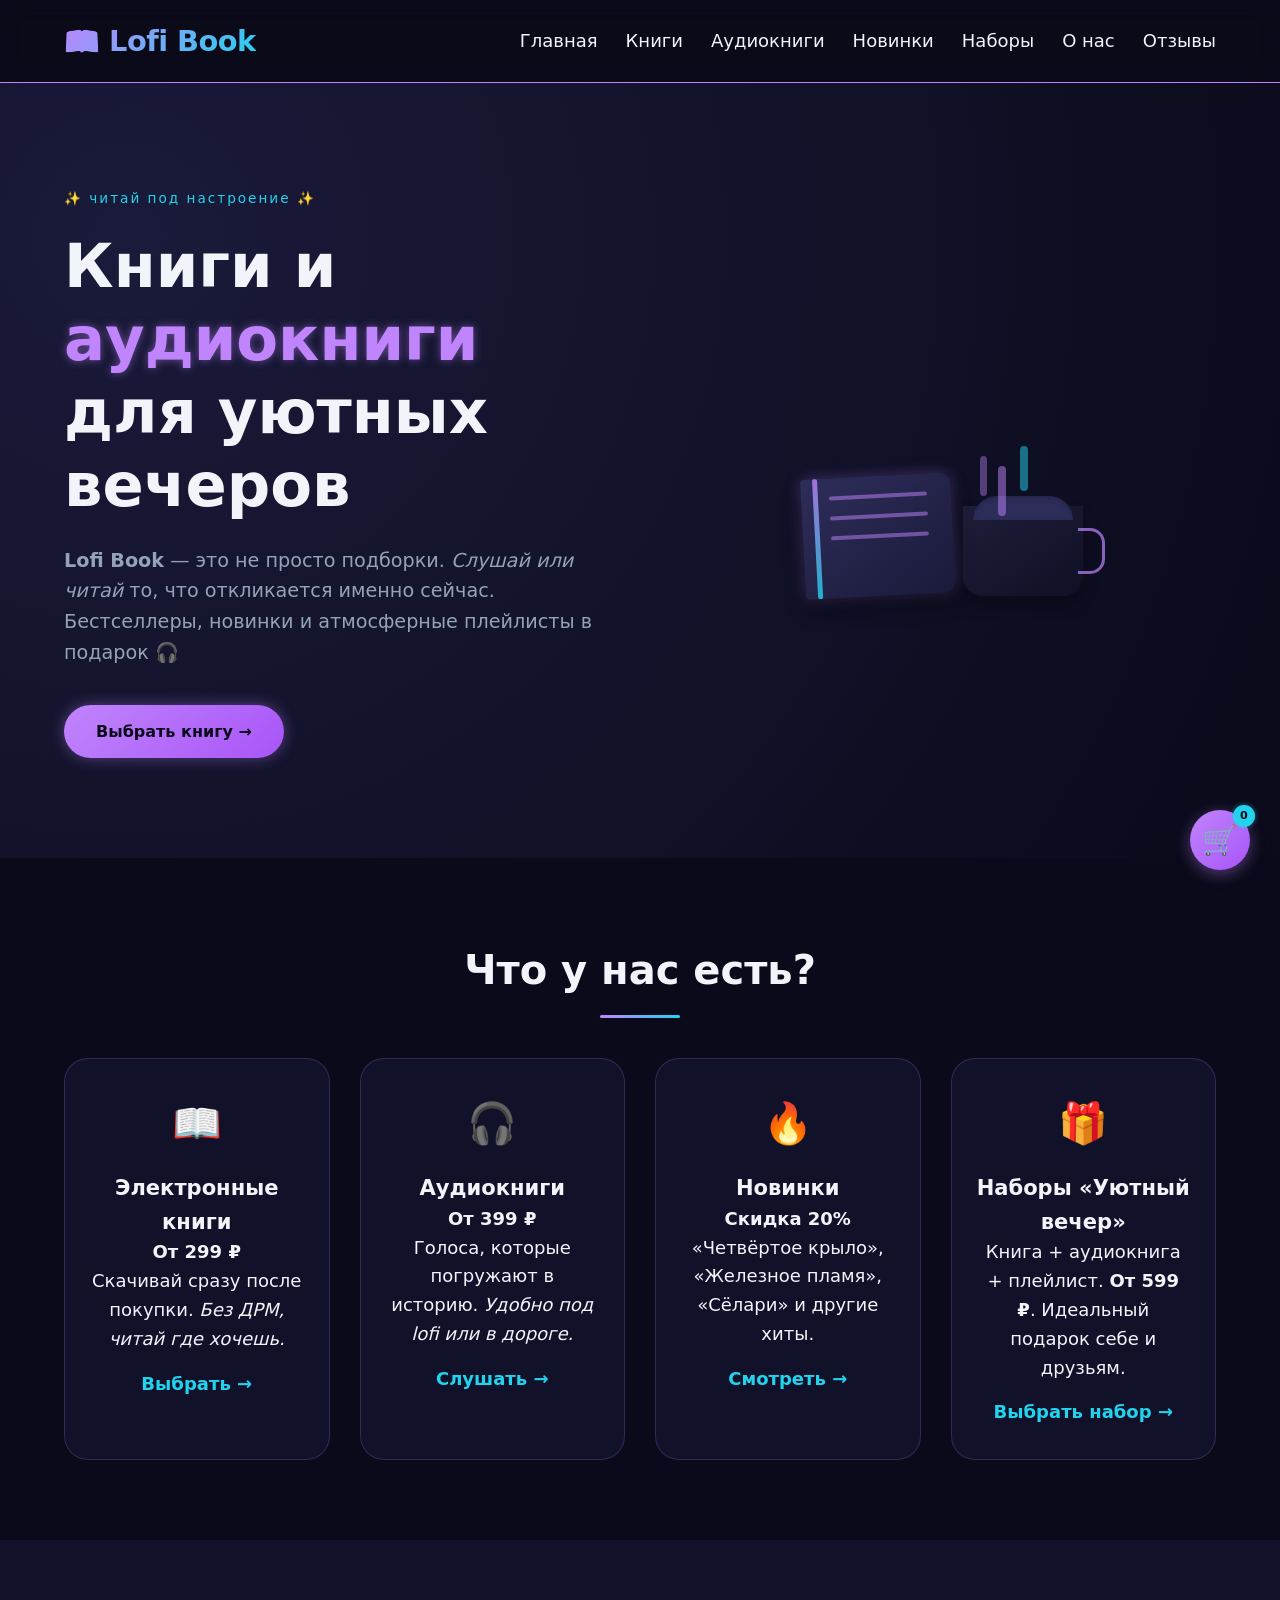
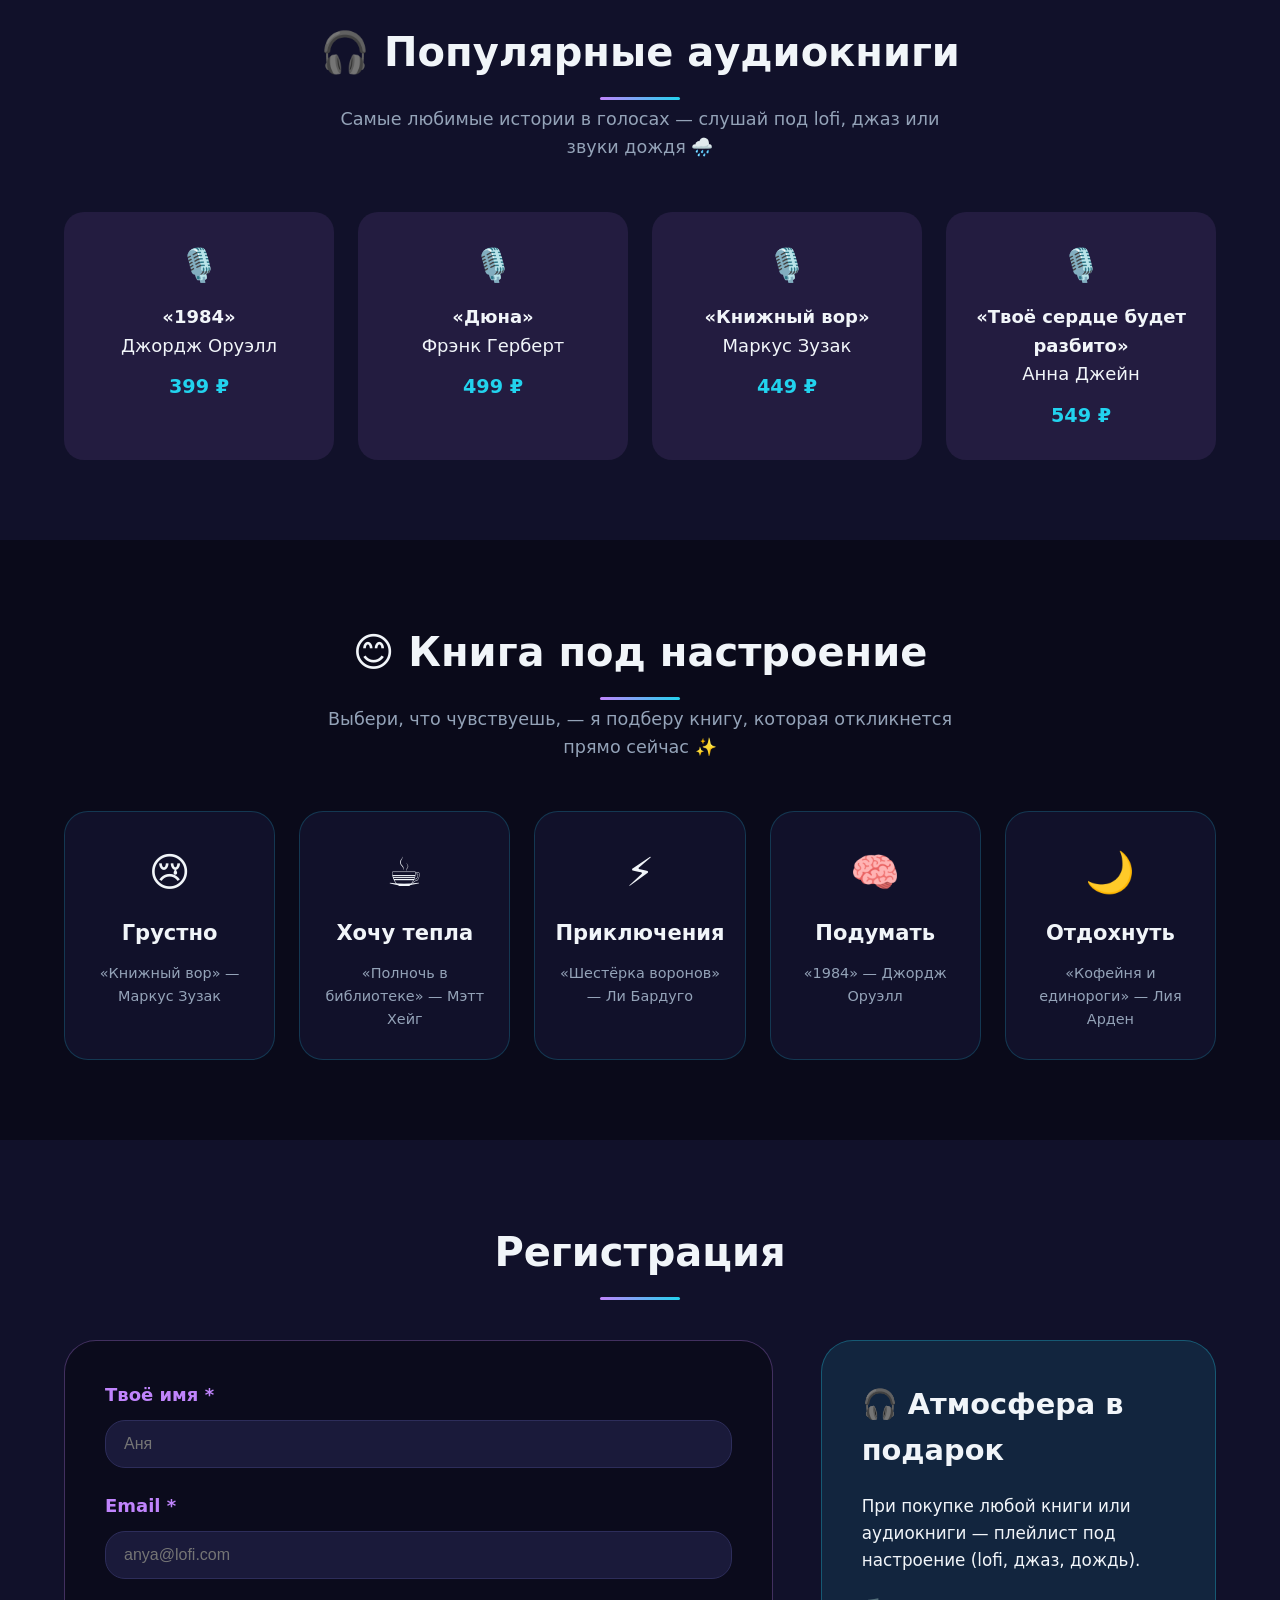
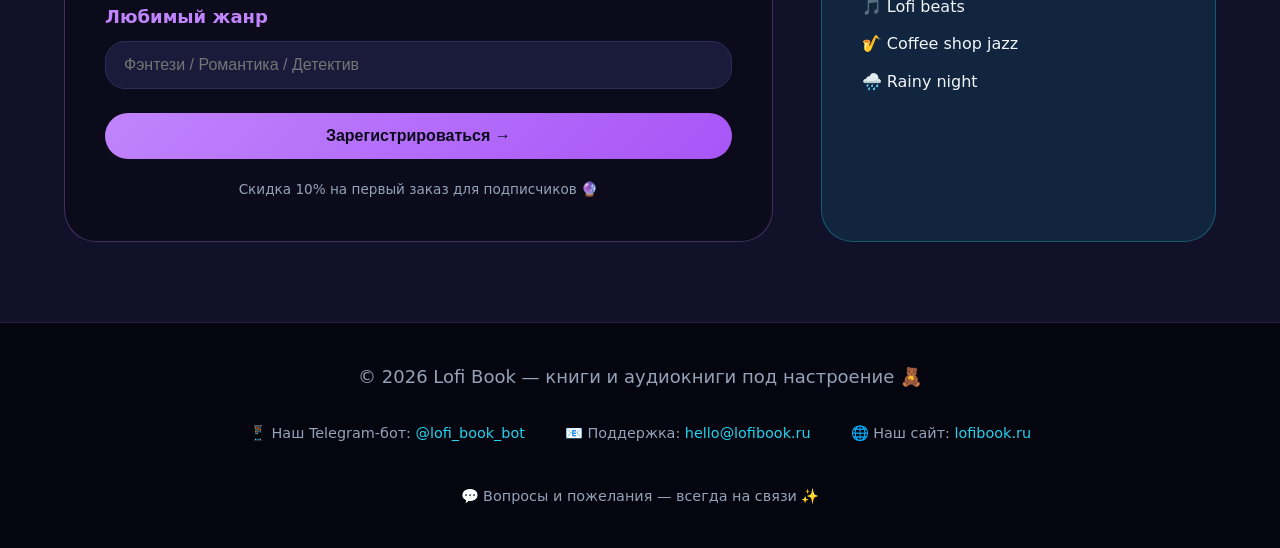
==== index.html @ 559cf568 "init: lofi book website - full source" ====
<!DOCTYPE html>
<html lang="ru">
<head>
    <meta charset="UTF-8">
    <meta name="viewport" content="width=device-width, initial-scale=1.0">
    <title>Lofi Book — книги под настроение</title>
    <meta name="description" content="Книги и аудиокниги в lofi-стиле. Подборки по настроению, уютные плейлисты.">
    <link rel="stylesheet" href="style.css">
</head>
<body>

    <header class="header">
        <div class="container header__container">
            <div class="logo">📖 Lofi Book</div>
            <nav class="nav">
                <a href="index.html" class="nav__link">Главная</a>
                <a href="books.html" class="nav__link">Книги</a>
                <a href="audiobooks.html" class="nav__link">Аудиокниги</a>
                <a href="new.html" class="nav__link">Новинки</a>
                <a href="sets.html" class="nav__link">Наборы</a>
                <a href="about.html" class="nav__link">О нас</a>
                <a href="reviews.html" class="nav__link">Отзывы</a>
            </nav>
        </div>
    </header>

    <main>
        <section id="home" class="hero">
            <div class="container hero__container">
                <div class="hero__content">
                    <span class="hero__badge">✨ читай под настроение ✨</span>
                    <h1 class="hero__title">Книги и <span class="accent">аудиокниги</span> для уютных вечеров</h1>
                    <p class="hero__desc"><strong>Lofi Book</strong> — это не просто подборки. <em>Слушай или читай</em> то, что откликается именно сейчас. Бестселлеры, новинки и атмосферные плейлисты в подарок 🎧</p>
                    <a href="books.html" class="btn btn--primary">Выбрать книгу →</a>
                </div>
                <div class="hero__image">
                    <div class="book-tea">
                        <div class="book"></div>
                        <div class="cup">
                            <div class="steam"></div>
                        </div>
                    </div>
                </div>
            </div>
        </section>

        <section id="shop" class="about">
            <div class="container">
                <h2 class="section-title">Что у нас есть?</h2>
                <div class="about__grid">
                    <article class="about__card">
                        <div class="about__icon">📖</div>
                        <h3>Электронные книги</h3>
                        <p><strong>От 299 ₽</strong><br>Скачивай сразу после покупки. <em>Без ДРМ, читай где хочешь.</em></p>
                        <a href="books.html" class="card__link">Выбрать →</a>
                    </article>
                    <article class="about__card">
                        <div class="about__icon">🎧</div>
                        <h3>Аудиокниги</h3>
                        <p><strong>От 399 ₽</strong><br>Голоса, которые погружают в историю. <em>Удобно под lofi или в дороге.</em></p>
                        <a href="audiobooks.html" class="card__link">Слушать →</a>
                    </article>
                    <article class="about__card">
                        <div class="about__icon">🔥</div>
                        <h3>Новинки</h3>
                        <p><strong>Скидка 20%</strong><br>«Четвёртое крыло», «Железное пламя», «Сёлари» и другие хиты.</p>
                        <a href="new.html" class="card__link">Смотреть →</a>
                    </article>
                    <article class="about__card">
                        <div class="about__icon">🎁</div>
                        <h3>Наборы «Уютный вечер»</h3>
                        <p>Книга + аудиокнига + плейлист. <strong>От 599 ₽</strong>. Идеальный подарок себе и друзьям.</p>
                        <a href="sets.html" class="card__link">Выбрать набор →</a>
                    </article>
                </div>
            </div>
        </section>

        <section id="audiobooks" class="features">
            <div class="container">
                <h2 class="section-title">🎧 Популярные аудиокниги</h2>
                <p class="section-subtitle">Самые любимые истории в голосах — слушай под lofi, джаз или звуки дождя 🌧️</p>
                <div class="features__flex">
                    <div class="feature">
                        <span>🎙️</span>
                        <p><strong>«1984»</strong><br>Джордж Оруэлл</p>
                        <span class="price">399 ₽</span>
                    </div>
                    <div class="feature">
                        <span>🎙️</span>
                        <p><strong>«Дюна»</strong><br>Фрэнк Герберт</p>
                        <span class="price">499 ₽</span>
                    </div>
                    <div class="feature">
                        <span>🎙️</span>
                        <p><strong>«Книжный вор»</strong><br>Маркус Зузак</p>
                        <span class="price">449 ₽</span>
                    </div>
                    <div class="feature">
                        <span>🎙️</span>
                        <p><strong>«Твоё сердце будет разбито»</strong><br>Анна Джейн</p>
                        <span class="price">549 ₽</span>
                    </div>
                </div>
            </div>
        </section>

        <section id="mood" class="mood">
            <div class="container">
                <h2 class="section-title">😊 Книга под настроение</h2>
                <p class="section-subtitle">Выбери, что чувствуешь, — я подберу книгу, которая откликнется прямо сейчас ✨</p>
                <div class="mood__grid">
                    <div class="mood__card"><span>😢</span><h3>Грустно</h3><p>«Книжный вор» — Маркус Зузак</p></div>
                    <div class="mood__card"><span>☕</span><h3>Хочу тепла</h3><p>«Полночь в библиотеке» — Мэтт Хейг</p></div>
                    <div class="mood__card"><span>⚡</span><h3>Приключения</h3><p>«Шестёрка воронов» — Ли Бардуго</p></div>
                    <div class="mood__card"><span>🧠</span><h3>Подумать</h3><p>«1984» — Джордж Оруэлл</p></div>
                    <div class="mood__card"><span>🌙</span><h3>Отдохнуть</h3><p>«Кофейня и единороги» — Лия Арден</p></div>
                </div>
            </div>
        </section>

        <section id="form" class="form-section">
            <div class="container">
                <h2 class="section-title">Регистрация</h2>
                <div class="form__wrapper">
                    <form class="subscribe__form" id="registerForm">
                        <div class="form-group">
                            <label>Твоё имя *</label>
                            <input type="text" id="name" placeholder="Аня" required>
                        </div>
                        <div class="form-group">
                            <label>Email *</label>
                            <input type="email" id="email" placeholder="anya@lofi.com" required>
                        </div>
                        <div class="form-group">
                            <label>Любимый жанр</label>
                            <input type="text" id="genre" placeholder="Фэнтези / Романтика / Детектив">
                        </div>
                        <button type="submit" class="btn btn--submit">Зарегистрироваться →</button>
                        <p class="form-note">Скидка 10% на первый заказ для подписчиков 🔮</p>
                    </form>
                    <div class="form__info">
                        <h3>🎧 Атмосфера в подарок</h3>
                        <p>При покупке любой книги или аудиокниги — плейлист под настроение (lofi, джаз, дождь).</p>
                        <ul><li>🎵 Lofi beats</li><li>🎷 Coffee shop jazz</li><li>🌧️ Rainy night</li></ul>
                    </div>
                </div>
            </div>
        </section>
    </main>

    <footer class="footer">
        <div class="container footer__container">
            <p>© 2026 Lofi Book — книги и аудиокниги под настроение 🧸</p>
            <div class="footer__contacts">
                <p>📱 Наш Telegram-бот: <a href="https://t.me/lofi_book_bot">@lofi_book_bot</a></p>
                <p>📧 Поддержка: <a href="mailto:hello@lofibook.ru">hello@lofibook.ru</a></p>
                <p>🌐 Наш сайт: <a href="https://lofibook.ru">lofibook.ru</a></p>
                <p>💬 Вопросы и пожелания — всегда на связи ✨</p>
            </div>
        </div>
    </footer>

    <div class="floating-cart" id="floatingCart">
        <a href="cart.html" class="cart-icon">
            🛒
            <span class="cart-count" id="cartCount">0</span>
        </a>
    </div>

    <script src="cart.js"></script>
    <script src="menu.js"></script>
    <script>
        document.getElementById('registerForm')?.addEventListener('submit', function(e) {
            e.preventDefault();
            const name = document.getElementById('name').value;
            alert(`📖 Lofi Book\n\n✨ ${name}, ты успешно зарегистрирована! Добро пожаловать в уютное книжное сообщество 🎉`);
            this.reset();
        });
    </script>
</body>
</html>
---- style.css ----
/* ===== CSS ПЕРЕМЕННЫЕ ===== */
:root {
    --bg-dark: #0a0a1a;
    --bg-card: #11112a;
    --neon-purple: #c084fc;
    --neon-cyan: #22d3ee;
    --neon-pink: #f0abfc;
    --text-light: #f1f5f9;
    --text-dim: #94a3b8;
    --glow: 0 0 10px rgba(192, 132, 252, 0.5);
    --transition: all 0.3s ease;
}

* {
    margin: 0;
    padding: 0;
    box-sizing: border-box;
}

body {
    font-family: 'Inter', system-ui, -apple-system, 'Segoe UI', sans-serif;
    background: var(--bg-dark);
    color: var(--text-light);
    line-height: 1.6;
    font-size: 18px;
}

.container {
    max-width: 1200px;
    margin: 0 auto;
    padding: 0 24px;
}

/* ===== HEADER (sticky) ===== */
.header {
    position: sticky;
    top: 0;
    background: rgba(10, 10, 26, 0.9);
    backdrop-filter: blur(12px);
    border-bottom: 1px solid var(--neon-purple);
    z-index: 100;
    padding: 18px 0;
}

.header__container {
    display: flex;
    justify-content: space-between;
    align-items: center;
    flex-wrap: wrap;
    gap: 20px;
}

.logo {
    font-size: 1.8rem;
    font-weight: 800;
    background: linear-gradient(135deg, var(--neon-purple), var(--neon-cyan));
    -webkit-background-clip: text;
    background-clip: text;
    color: transparent;
    letter-spacing: -0.5px;
}

.nav {
    display: flex;
    gap: 28px;
    flex-wrap: wrap;
}

.nav__link {
    text-decoration: none;
    color: var(--text-light);
    font-weight: 500;
    transition: var(--transition);
    position: relative;
}

.nav__link::after {
    content: '';
    position: absolute;
    bottom: -6px;
    left: 0;
    width: 0;
    height: 2px;
    background: var(--neon-purple);
    transition: width 0.3s ease;
    box-shadow: var(--glow);
}

.nav__link:hover::after {
    width: 100%;
}

.nav__link:hover {
    color: var(--neon-purple);
}

.burger-btn {
    display: none;
    width: 44px;
    height: 44px;
    border: 1px solid rgba(192, 132, 252, 0.5);
    border-radius: 12px;
    background: rgba(17, 17, 42, 0.9);
    cursor: pointer;
    padding: 10px 8px;
    align-items: center;
    justify-content: center;
    flex-direction: column;
    gap: 5px;
}

.burger-btn span {
    width: 24px;
    height: 2px;
    background: var(--text-light);
    border-radius: 2px;
    transition: var(--transition);
}

.burger-btn--active span:nth-child(1) {
    transform: translateY(7px) rotate(45deg);
}

.burger-btn--active span:nth-child(2) {
    opacity: 0;
}

.burger-btn--active span:nth-child(3) {
    transform: translateY(-7px) rotate(-45deg);
}

/* ===== HERO ===== */
.hero {
    padding: 100px 0;
    background: radial-gradient(circle at 10% 20%, #1a1a3a, var(--bg-dark));
}

.hero__container {
    display: flex;
    align-items: center;
    gap: 60px;
    flex-wrap: wrap;
}

.hero__content {
    flex: 1;
}

.hero__badge {
    display: inline-block;
    color: var(--neon-cyan);
    letter-spacing: 2px;
    font-size: 0.85rem;
    margin-bottom: 20px;
}

.hero__title {
    font-size: 3.8rem;
    line-height: 1.2;
    margin-bottom: 24px;
}

.accent {
    color: var(--neon-purple);
    text-shadow: 0 0 8px rgba(192, 132, 252, 0.5);
}

.hero__desc {
    font-size: 1.2rem;
    color: var(--text-dim);
    margin-bottom: 36px;
}

.btn {
    display: inline-block;
    padding: 14px 32px;
    text-decoration: none;
    font-weight: 600;
    border-radius: 40px;
    transition: var(--transition);
    font-size: 1rem;
    cursor: pointer;
    border: none;
}

.btn--primary {
    background: linear-gradient(135deg, var(--neon-purple), #a855f7);
    color: var(--bg-dark);
    box-shadow: 0 0 15px rgba(192, 132, 252, 0.4);
}

.btn--primary:hover {
    transform: translateY(-3px);
    box-shadow: 0 0 25px rgba(192, 132, 252, 0.7);
}

/* ===== КНИГА + ЧАШКА ЧАЯ ===== */
.hero__image {
    flex: 1;
    display: flex;
    justify-content: center;
    align-items: center;
}

.book-tea {
    position: relative;
    width: 300px;
    height: 280px;
    margin-top: -30px;
}

/* Книга */
.book {
    position: absolute;
    bottom: 0;
    left: 10px;
    width: 150px;
    height: 120px;
    background: linear-gradient(145deg, #2d2d5a, #1a1a3a);
    border-radius: 4px 12px 12px 4px;
    box-shadow: 0 10px 20px rgba(0,0,0,0.4), 0 0 15px rgba(192,132,252,0.3);
    transform: rotate(-3deg);
    z-index: 2;
}

.book::before {
    content: '';
    position: absolute;
    top: 0;
    left: 12px;
    width: 5px;
    height: 100%;
    background: linear-gradient(to bottom, var(--neon-purple), var(--neon-cyan));
    border-radius: 2px;
    opacity: 0.8;
}

.book::after {
    content: '';
    position: absolute;
    top: 18px;
    left: 28px;
    width: 65%;
    height: 4px;
    background: var(--neon-purple);
    border-radius: 2px;
    box-shadow: 0 20px 0 var(--neon-purple), 0 40px 0 var(--neon-purple);
    opacity: 0.5;
}

/* Чашка чая */
.cup {
    position: absolute;
    bottom: 0;
    right: 10px;
    width: 120px;
    height: 90px;
    background: linear-gradient(145deg, #1e1e3a, #0f0f25);
    border-radius: 0 0 20px 20px;
    box-shadow: 0 10px 15px rgba(0,0,0,0.3);
    z-index: 1;
}

.cup::before {
    content: '';
    position: absolute;
    top: -10px;
    left: 10px;
    width: 100px;
    height: 24px;
    background: #2d2d5a;
    border-radius: 30px 30px 0 0;
    box-shadow: inset 0 2px 5px rgba(0,0,0,0.2);
}

.cup::after {
    content: '';
    position: absolute;
    right: -22px;
    top: 22px;
    width: 24px;
    height: 40px;
    border: 3px solid var(--neon-purple);
    border-left: none;
    border-radius: 0 15px 15px 0;
    opacity: 0.7;
}

/* Пар */
.steam {
    position: absolute;
    top: -40px;
    left: 35px;
    width: 8px;
    height: 50px;
    background: rgba(192, 132, 252, 0.5);
    border-radius: 10px;
    animation: steamFloat 2.5s infinite ease-in-out;
}

.steam::before {
    content: '';
    position: absolute;
    top: -20px;
    left: 22px;
    width: 8px;
    height: 45px;
    background: rgba(34, 211, 238, 0.5);
    border-radius: 10px;
    animation: steamFloat 3s infinite ease-in-out 0.5s;
}

.steam::after {
    content: '';
    position: absolute;
    top: -10px;
    left: -18px;
    width: 7px;
    height: 40px;
    background: rgba(192, 132, 252, 0.4);
    border-radius: 10px;
    animation: steamFloat 2.8s infinite ease-in-out 1s;
}

@keyframes steamFloat {
    0% {
        transform: translateY(0) scale(1);
        opacity: 0.6;
    }
    100% {
        transform: translateY(-70px) scale(1.8);
        opacity: 0;
    }
}

/* ===== SECTION TITLE ===== */
.section-title {
    font-size: 2.5rem;
    text-align: center;
    margin-bottom: 56px;
    position: relative;
}

.section-title::after {
    content: '';
    position: absolute;
    bottom: -16px;
    left: 50%;
    transform: translateX(-50%);
    width: 80px;
    height: 3px;
    background: linear-gradient(90deg, var(--neon-purple), var(--neon-cyan));
    border-radius: 2px;
}

.section-subtitle {
    text-align: center;
    color: var(--text-dim);
    font-size: 1.1rem;
    margin-top: -35px;
    margin-bottom: 50px;
    max-width: 650px;
    margin-left: auto;
    margin-right: auto;
}

/* ===== ABOUT (GRID) ===== */
.about {
    padding: 80px 0;
}

.about__grid {
    display: grid;
    grid-template-columns: repeat(auto-fit, minmax(250px, 1fr));
    gap: 30px;
}

.about__card {
    background: var(--bg-card);
    padding: 32px 24px;
    border-radius: 24px;
    text-align: center;
    transition: var(--transition);
    border: 1px solid rgba(192, 132, 252, 0.2);
}

.about__card:hover {
    transform: translateY(-8px);
    border-color: var(--neon-purple);
    box-shadow: 0 0 20px rgba(192, 132, 252, 0.2);
}

.about__icon {
    font-size: 2.5rem;
    margin-bottom: 16px;
}

.card__link {
    display: inline-block;
    margin-top: 16px;
    color: var(--neon-cyan);
    text-decoration: none;
    font-weight: 600;
    transition: var(--transition);
}

.card__link:hover {
    color: var(--neon-purple);
    text-shadow: 0 0 5px var(--neon-purple);
}

/* ===== FEATURES (FLEX) ===== */
.features {
    padding: 80px 0;
    background: var(--bg-card);
}

.features__flex {
    display: flex;
    justify-content: space-between;
    gap: 24px;
    flex-wrap: wrap;
}

.feature {
    flex: 1;
    text-align: center;
    padding: 28px;
    background: rgba(192, 132, 252, 0.1);
    border-radius: 20px;
    transition: var(--transition);
    min-width: 180px;
}

.feature:hover {
    background: rgba(192, 132, 252, 0.2);
    transform: scale(1.02);
}

.feature span:first-child {
    font-size: 2rem;
    display: block;
    margin-bottom: 12px;
}

.price {
    display: inline-block;
    margin-top: 12px;
    font-weight: 700;
    color: var(--neon-cyan);
    font-size: 1.2rem;
}

/* ===== MOOD (GRID) ===== */
.mood {
    padding: 80px 0;
}

.mood__grid {
    display: grid;
    grid-template-columns: repeat(auto-fit, minmax(180px, 1fr));
    gap: 24px;
}

.mood__card {
    background: var(--bg-card);
    padding: 28px 20px;
    border-radius: 24px;
    text-align: center;
    transition: var(--transition);
    cursor: pointer;
    border: 1px solid rgba(34, 211, 238, 0.2);
}

.mood__card:hover {
    border-color: var(--neon-cyan);
    box-shadow: 0 0 20px rgba(34, 211, 238, 0.2);
    transform: translateY(-5px);
}

.mood__card span {
    font-size: 2.5rem;
    display: block;
    margin-bottom: 12px;
}

.mood__card p {
    font-size: 0.9rem;
    color: var(--text-dim);
    margin-top: 12px;
}

/* ===== ФОРМА ===== */
.form-section {
    padding: 80px 0;
    background: var(--bg-card);
}

.form__wrapper {
    display: flex;
    gap: 48px;
    flex-wrap: wrap;
}

.subscribe__form {
    flex: 2;
    background: rgba(10, 10, 26, 0.8);
    padding: 40px;
    border-radius: 32px;
    border: 1px solid rgba(192, 132, 252, 0.3);
}

.form-group {
    margin-bottom: 24px;
}

.form-group label {
    display: block;
    font-weight: 600;
    margin-bottom: 10px;
    color: var(--neon-purple);
}

.form-group input {
    width: 100%;
    padding: 14px 18px;
    background: #1a1a3a;
    border: 1px solid #2d2d5a;
    border-radius: 20px;
    color: var(--text-light);
    font-size: 1rem;
    transition: var(--transition);
}

.form-group input:focus {
    outline: none;
    border-color: var(--neon-purple);
    box-shadow: 0 0 10px rgba(192, 132, 252, 0.3);
}

.form-group input:valid:not(:placeholder-shown) {
    border-color: var(--neon-cyan);
}

.btn--submit {
    background: linear-gradient(135deg, var(--neon-purple), #a855f7);
    color: var(--bg-dark);
    width: 100%;
    padding: 14px;
    border-radius: 40px;
    font-weight: 700;
    font-size: 1rem;
    cursor: pointer;
    border: none;
    transition: var(--transition);
}

.btn--submit:hover {
    transform: translateY(-2px);
    box-shadow: 0 0 20px rgba(192, 132, 252, 0.5);
}

.form-note {
    text-align: center;
    margin-top: 20px;
    font-size: 0.85rem;
    color: var(--text-dim);
}

.form__info {
    flex: 1;
    background: rgba(34, 211, 238, 0.1);
    padding: 40px;
    border-radius: 32px;
    border: 1px solid rgba(34, 211, 238, 0.3);
    font-size: 1.1rem;
}

.form__info h3 {
    font-size: 1.8rem;
    margin-bottom: 20px;
}

.form__info p {
    font-size: 1.05rem;
    margin-bottom: 20px;
}

.form__info ul {
    list-style: none;
    margin-top: 20px;
}

.form__info li {
    margin: 12px 0;
    font-size: 1rem;
}

/* ===== ФУТЕР ===== */
.footer {
    background: #05050f;
    padding: 40px 0;
    text-align: center;
    border-top: 1px solid rgba(192, 132, 252, 0.2);
    color: var(--text-dim);
}

.footer__container {
    display: flex;
    flex-direction: column;
    gap: 20px;
}

.footer__contacts {
    display: flex;
    justify-content: center;
    gap: 40px;
    flex-wrap: wrap;
    margin-top: 10px;
    font-size: 0.9rem;
}

.footer__contacts a {
    color: var(--neon-cyan);
    text-decoration: none;
    transition: var(--transition);
}

.footer__contacts a:hover {
    color: var(--neon-purple);
    text-shadow: 0 0 5px var(--neon-purple);
}

/* ===== КАТАЛОГ (ДЛЯ ДОП. СТРАНИЦ) ===== */
.catalog {
    padding: 80px 0;
    min-height: 60vh;
}

.catalog__grid {
    display: grid;
    grid-template-columns: repeat(auto-fit, minmax(250px, 1fr));
    gap: 30px;
    margin-bottom: 50px;
}

.catalog__card {
    background: var(--bg-card);
    padding: 24px;
    border-radius: 24px;
    text-align: center;
    transition: var(--transition);
    border: 1px solid rgba(192, 132, 252, 0.2);
    display: flex;
    flex-direction: column;
    align-items: center;
    height: 100%;
}

.catalog__card:hover {
    transform: translateY(-8px);
    border-color: var(--neon-purple);
    box-shadow: 0 0 20px rgba(192, 132, 252, 0.2);
}

.catalog__image {
    height: 220px;
    display: flex;
    align-items: center;
    justify-content: center;
    margin-bottom: 16px;
    overflow: hidden;
    border-radius: 16px;
}

.catalog__image img {
    height: 100%;
    width: auto;
    max-width: 100%;
    object-fit: contain;
    border-radius: 12px;
    transition: var(--transition);
}

.catalog__card:hover .catalog__image img {
    transform: scale(1.03);
    box-shadow: 0 0 15px rgba(192, 132, 252, 0.4);
}

.catalog__icon {
    font-size: 3rem;
    margin-bottom: 16px;
}

.old-price {
    text-decoration: line-through;
    font-size: 0.85rem;
    color: var(--text-dim);
    margin-right: 10px;
}

.catalog__card .card__link {
    margin-top: auto;
    padding-top: 15px;
}

.catalog__card .add-to-cart {
    margin-top: auto;
}

.back-btn {
    display: block;
    width: fit-content;
    margin: 0 auto;
}

/* ===== СТРАНИЦА "О НАС" ===== */
.about-page {
    padding: 80px 0;
}

.about-page__content {
    display: flex;
    gap: 50px;
    flex-wrap: wrap;
    margin-bottom: 50px;
}

.about-page__text {
    flex: 2;
}

.about-page__text h2 {
    font-size: 2rem;
    color: var(--neon-purple);
    margin-bottom: 20px;
}

.about-page__text h3 {
    font-size: 1.5rem;
    margin: 30px 0 15px 0;
    color: var(--neon-cyan);
}

.about-page__text p {
    margin-bottom: 15px;
    color: var(--text-dim);
}

.about-page__text ul {
    list-style: none;
    padding-left: 0;
}

.about-page__text li {
    margin: 12px 0;
    color: var(--text-dim);
}

.about-page__mood {
    flex: 1;
    display: flex;
    flex-direction: column;
    gap: 30px;
}

.mood-card {
    background: var(--bg-card);
    padding: 30px;
    border-radius: 24px;
    text-align: center;
    border: 1px solid rgba(192, 132, 252, 0.3);
    transition: var(--transition);
}

.mood-card:hover {
    transform: translateY(-5px);
    border-color: var(--neon-purple);
    box-shadow: 0 0 20px rgba(192, 132, 252, 0.2);
}

.mood-card span {
    font-size: 2.5rem;
    display: block;
    margin-bottom: 15px;
}

.mood-card p {
    font-size: 1.1rem;
    font-style: italic;
    margin-bottom: 15px;
}

.mood-card em {
    color: var(--neon-cyan);
    font-size: 0.9rem;
}

/* ===== СТРАНИЦА ОТЗЫВОВ ===== */
.reviews-page {
    padding: 60px 0;
}

.reviews__action {
    display: flex;
    gap: 40px;
    flex-wrap: wrap;
    margin-bottom: 60px;
    padding: 30px;
    background: rgba(192, 132, 252, 0.05);
    border-radius: 32px;
    border: 1px solid rgba(192, 132, 252, 0.2);
}

.review__form-block {
    flex: 2;
}

.review__form-block h3 {
    font-size: 1.5rem;
    margin-bottom: 20px;
    color: var(--neon-purple);
}

.review__form-block .form-group {
    margin-bottom: 16px;
}

.review__form-block input,
.review__form-block textarea,
.review__form-block select {
    width: 100%;
    padding: 12px 16px;
    background: #1a1a3a;
    border: 1px solid #2d2d5a;
    border-radius: 16px;
    color: var(--text-light);
    font-size: 1rem;
}

.review__form-block input:focus,
.review__form-block textarea:focus,
.review__form-block select:focus {
    outline: none;
    border-color: var(--neon-purple);
    box-shadow: 0 0 10px rgba(192, 132, 252, 0.3);
}

.review__why {
    flex: 1;
    background: rgba(34, 211, 238, 0.05);
    padding: 24px;
    border-radius: 24px;
    border: 1px solid rgba(34, 211, 238, 0.2);
}

.review__why h3 {
    font-size: 1.3rem;
    margin-bottom: 16px;
    color: var(--neon-cyan);
}

.review__why ul {
    list-style: none;
    padding: 0;
}

.review__why li {
    margin: 12px 0;
    color: var(--text-dim);
}

.review__why-quote {
    margin-top: 24px;
    padding-top: 16px;
    border-top: 1px solid rgba(192, 132, 252, 0.3);
    font-style: italic;
}

.review__why-quote p {
    color: var(--neon-purple);
}

.review__why-quote em {
    font-size: 0.85rem;
    color: var(--text-dim);
}

.reviews__list h2 {
    font-size: 1.8rem;
    margin-bottom: 30px;
    text-align: center;
}

.reviews__grid {
    display: grid;
    grid-template-columns: repeat(auto-fit, minmax(300px, 1fr));
    gap: 30px;
    margin-top: 20px;
}

.review__card {
    background: var(--bg-card);
    padding: 24px;
    border-radius: 24px;
    transition: var(--transition);
    border: 1px solid rgba(192, 132, 252, 0.2);
}

.review__card:hover {
    transform: translateY(-5px);
    border-color: var(--neon-purple);
    box-shadow: 0 0 20px rgba(192, 132, 252, 0.1);
}

.review__avatar {
    font-size: 2.5rem;
    margin-bottom: 10px;
}

.review__stars {
    margin-bottom: 12px;
    font-size: 0.9rem;
}

.review__text {
    font-size: 0.95rem;
    font-style: italic;
    color: var(--text-dim);
    margin-bottom: 16px;
    line-height: 1.5;
}

.review__author {
    font-weight: 600;
    color: var(--neon-cyan);
    font-size: 0.85rem;
}

/* ===== СТРАНИЦА КОРЗИНЫ ===== */
.cart-page {
    padding: 80px 0;
    min-height: 60vh;
}

.cart__list {
    background: var(--bg-card);
    border-radius: 24px;
    padding: 20px;
    margin-bottom: 30px;
    border: 1px solid rgba(192, 132, 252, 0.2);
}

.cart__item {
    display: flex;
    justify-content: space-between;
    align-items: center;
    padding: 15px 0;
    border-bottom: 1px solid rgba(192, 132, 252, 0.1);
}

.cart__item:last-child {
    border-bottom: none;
}

.cart__item-info h3 {
    font-size: 1.1rem;
    margin-bottom: 5px;
}

.cart__item-info p {
    color: var(--text-dim);
    font-size: 0.9rem;
}

.cart__item-total {
    font-weight: 700;
    color: var(--neon-cyan);
}

.remove-item {
    background: none;
    border: none;
    font-size: 1.3rem;
    cursor: pointer;
    transition: var(--transition);
    color: var(--text-dim);
}

.remove-item:hover {
    color: #ff6b6b;
    transform: scale(1.1);
}

.cart__total {
    text-align: right;
    font-size: 1.5rem;
    font-weight: 800;
    color: var(--neon-purple);
    margin: 20px 0;
    padding-top: 20px;
    border-top: 1px solid rgba(192, 132, 252, 0.2);
}

.empty-cart {
    text-align: center;
    padding: 50px;
    color: var(--text-dim);
    font-size: 1.1rem;
}

#clear-cart-btn {
    background: none;
    border: 1px solid var(--neon-purple);
    color: var(--neon-purple);
    margin-left: 15px;
    padding: 10px 20px;
    border-radius: 30px;
    cursor: pointer;
    transition: var(--transition);
}

#clear-cart-btn:hover {
    background: rgba(192, 132, 252, 0.2);
}

.add-to-cart {
    background: linear-gradient(135deg, var(--neon-purple), #a855f7);
    color: var(--bg-dark);
    border: none;
    padding: 10px 20px;
    border-radius: 30px;
    font-weight: 600;
    cursor: pointer;
    transition: var(--transition);
    margin-top: 15px;
    width: 100%;
}

.add-to-cart:hover {
    transform: translateY(-2px);
    box-shadow: 0 0 15px rgba(192, 132, 252, 0.5);
}

/* ===== ПЛАВАЮЩАЯ КОРЗИНА ===== */
.floating-cart {
    position: fixed;
    bottom: 30px;
    right: 30px;
    z-index: 1000;
}

.cart-icon {
    display: flex;
    align-items: center;
    justify-content: center;
    width: 60px;
    height: 60px;
    background: linear-gradient(135deg, var(--neon-purple), #a855f7);
    border-radius: 50%;
    box-shadow: 0 4px 15px rgba(192, 132, 252, 0.4);
    text-decoration: none;
    font-size: 1.8rem;
    transition: var(--transition);
    position: relative;
}

.cart-icon:hover {
    transform: scale(1.1);
    box-shadow: 0 0 20px rgba(192, 132, 252, 0.8);
    background: linear-gradient(135deg, #d19cff, #b86ef7);
}

.cart-count {
    position: absolute;
    top: -5px;
    right: -5px;
    background: var(--neon-cyan);
    color: var(--bg-dark);
    font-size: 0.7rem;
    font-weight: bold;
    width: 22px;
    height: 22px;
    border-radius: 50%;
    display: flex;
    align-items: center;
    justify-content: center;
    box-shadow: 0 0 5px rgba(34, 211, 238, 0.5);
}

.cart-notification {
    position: fixed;
    right: 24px;
    bottom: 100px;
    max-width: min(92vw, 380px);
    background: rgba(10, 10, 26, 0.96);
    color: var(--text-light);
    border: 1px solid rgba(192, 132, 252, 0.45);
    border-radius: 14px;
    box-shadow: 0 10px 28px rgba(0, 0, 0, 0.35), 0 0 18px rgba(192, 132, 252, 0.28);
    padding: 12px 14px;
    font-size: 0.92rem;
    line-height: 1.35;
    opacity: 0;
    transform: translateY(10px);
    pointer-events: none;
    transition: opacity 0.25s ease, transform 0.25s ease;
    z-index: 1100;
}

.cart-notification--show {
    opacity: 1;
    transform: translateY(0);
}

.add-confirm-overlay {
    position: fixed;
    inset: 0;
    background: rgba(5, 5, 15, 0.65);
    backdrop-filter: blur(3px);
    display: flex;
    align-items: center;
    justify-content: center;
    padding: 16px;
    opacity: 0;
    pointer-events: none;
    transition: opacity 0.2s ease;
    z-index: 1200;
}

.add-confirm-overlay--show {
    opacity: 1;
    pointer-events: auto;
}

.add-confirm-dialog {
    width: min(92vw, 420px);
    background: linear-gradient(160deg, rgba(17, 17, 42, 0.98), rgba(10, 10, 26, 0.98));
    border: 1px solid rgba(192, 132, 252, 0.45);
    border-radius: 18px;
    box-shadow: 0 20px 40px rgba(0, 0, 0, 0.4), 0 0 24px rgba(192, 132, 252, 0.25);
    padding: 20px;
}

.add-confirm-dialog h3 {
    margin: 0 0 8px;
    font-size: 1.2rem;
}

.add-confirm-dialog p {
    margin: 0;
    color: var(--text-dim);
}

.add-confirm-actions {
    display: flex;
    justify-content: flex-end;
    gap: 10px;
    margin-top: 16px;
}

.add-confirm-btn {
    border: none;
    border-radius: 999px;
    padding: 9px 16px;
    font-weight: 600;
    cursor: pointer;
    transition: var(--transition);
}

.add-confirm-btn--ghost {
    background: transparent;
    color: var(--text-light);
    border: 1px solid rgba(192, 132, 252, 0.4);
}

.add-confirm-btn--ghost:hover {
    background: rgba(192, 132, 252, 0.12);
}

.add-confirm-btn--primary {
    background: linear-gradient(135deg, var(--neon-purple), #a855f7);
    color: var(--bg-dark);
}

.add-confirm-btn--primary:hover {
    transform: translateY(-1px);
    box-shadow: 0 0 14px rgba(192, 132, 252, 0.5);
}

/* ===== АДАПТИВ (2 брейкпоинта) ===== */
@media (max-width: 768px) {
    .hero__title {
        font-size: 2.5rem;
    }
    .header__container {
        position: relative;
        flex-wrap: nowrap;
        align-items: center;
        justify-content: space-between;
    }
    .nav {
        display: none;
        position: absolute;
        top: calc(100% + 10px);
        left: 0;
        width: 100%;
        background: rgba(10, 10, 26, 0.98);
        border: 1px solid rgba(192, 132, 252, 0.4);
        border-radius: 16px;
        padding: 12px;
        flex-direction: column;
        gap: 6px;
        z-index: 120;
    }
    .nav.nav--open {
        display: flex;
    }
    .nav__link {
        display: block;
        padding: 10px 12px;
        border-radius: 10px;
    }
    .nav__link:hover {
        background: rgba(192, 132, 252, 0.15);
    }
    .burger-btn {
        display: inline-flex;
    }
    .about__grid {
        grid-template-columns: 1fr;
    }
    .features__flex {
        flex-direction: column;
    }
    .form__wrapper {
        flex-direction: column;
    }
    .book-tea {
        transform: scale(0.8);
        margin-top: 0;
    }
    .footer__contacts {
        flex-direction: column;
        gap: 12px;
    }
    .floating-cart {
        bottom: 20px;
        right: 20px;
    }
    .cart-icon {
        width: 50px;
        height: 50px;
        font-size: 1.5rem;
    }
    .cart-count {
        width: 18px;
        height: 18px;
        font-size: 0.6rem;
        top: -3px;
        right: -3px;
    }
    .cart-notification {
        right: 14px;
        bottom: 78px;
        max-width: calc(100vw - 28px);
        font-size: 0.86rem;
    }
}

@media (max-width: 480px) {
    .hero__title {
        font-size: 1.8rem;
    }
    .section-title {
        font-size: 1.8rem;
    }
    body {
        font-size: 16px;
    }
    .container {
        padding: 0 16px;
    }
    .book-tea {
        transform: scale(0.6);
        margin-top: 0;
    }
}
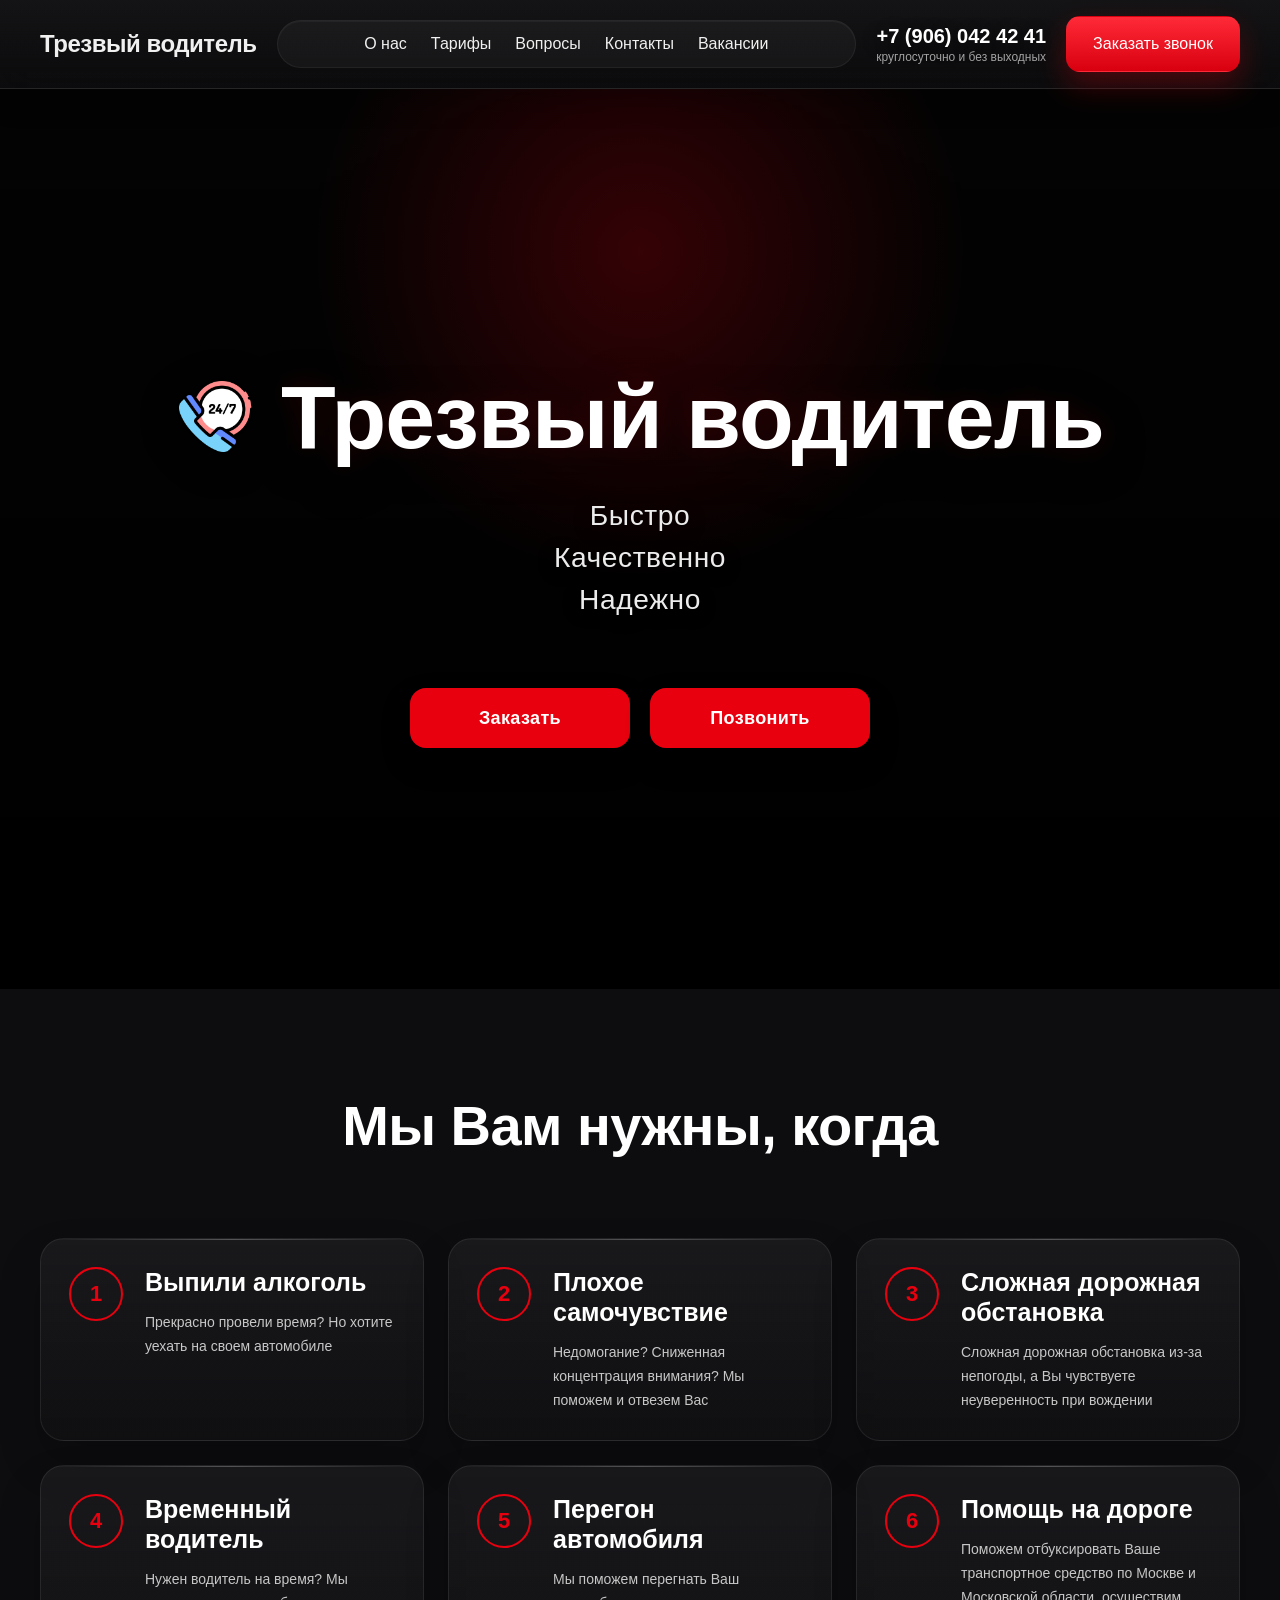
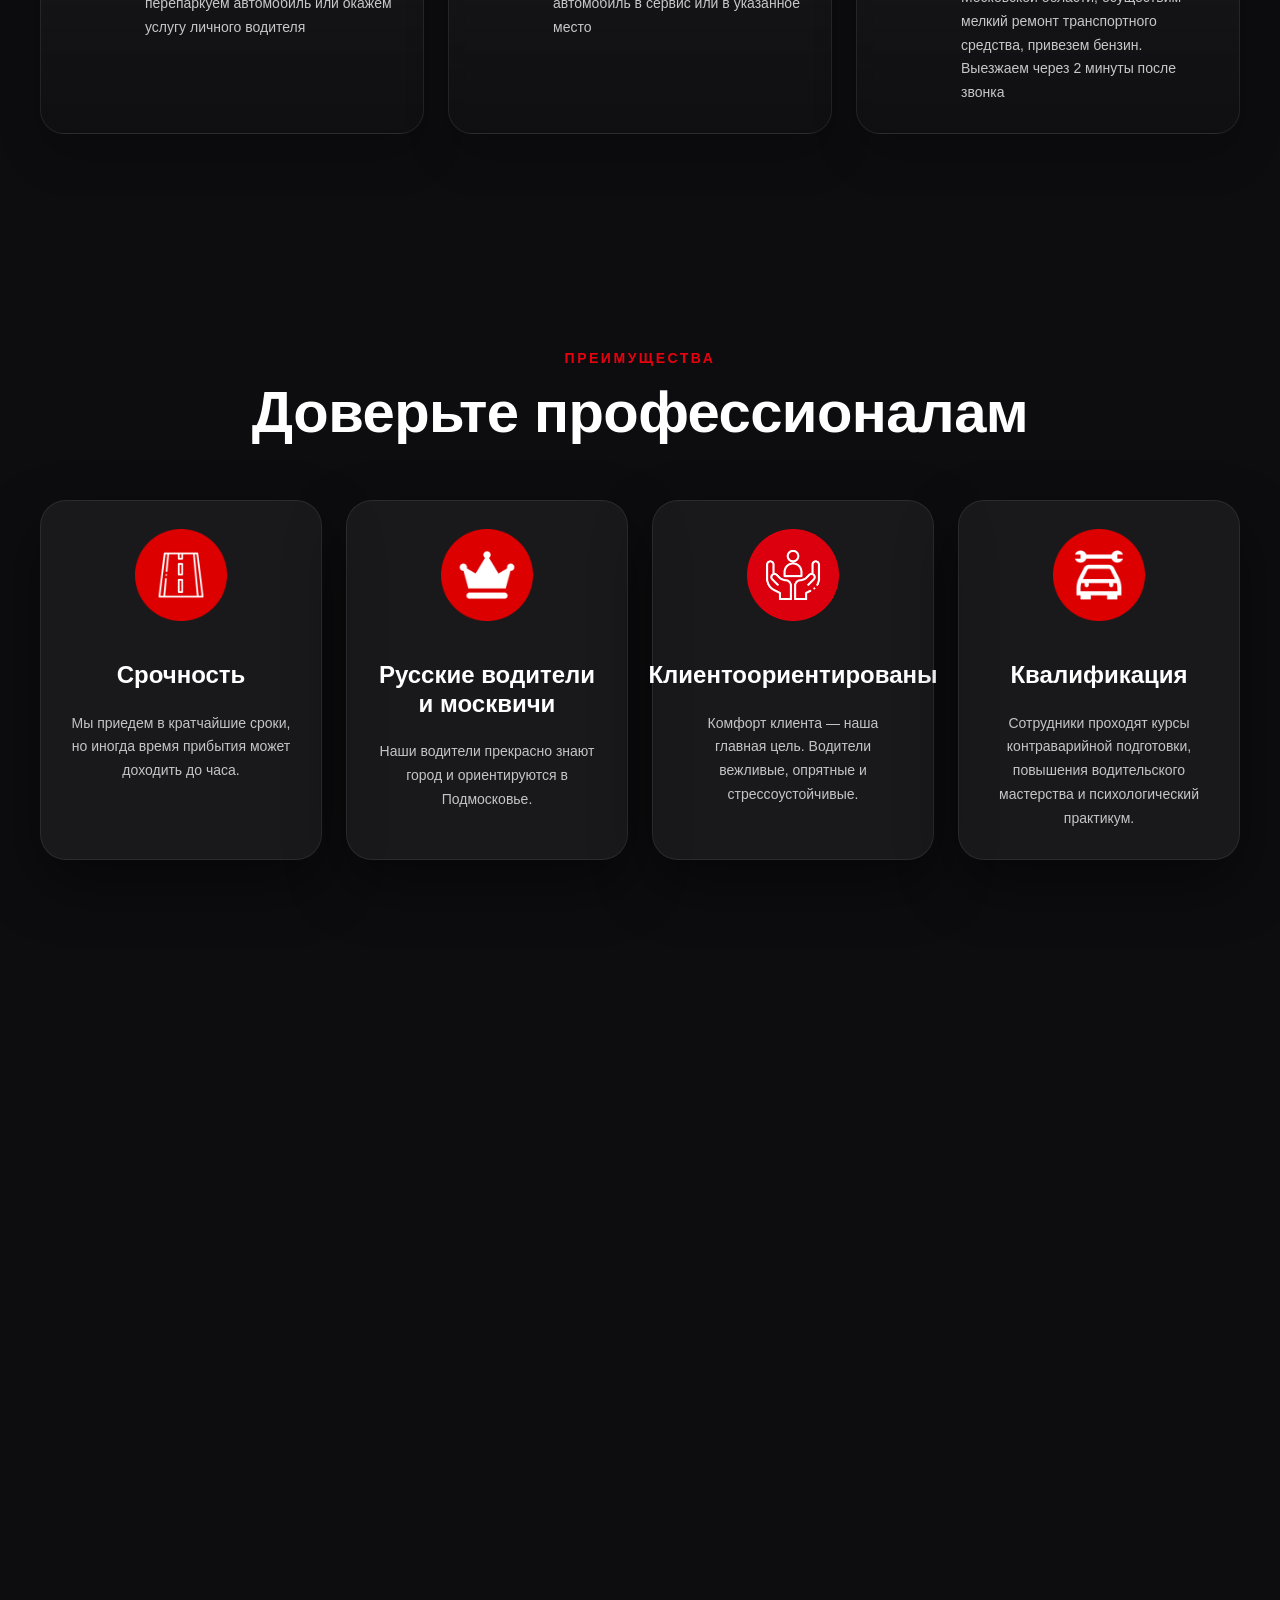
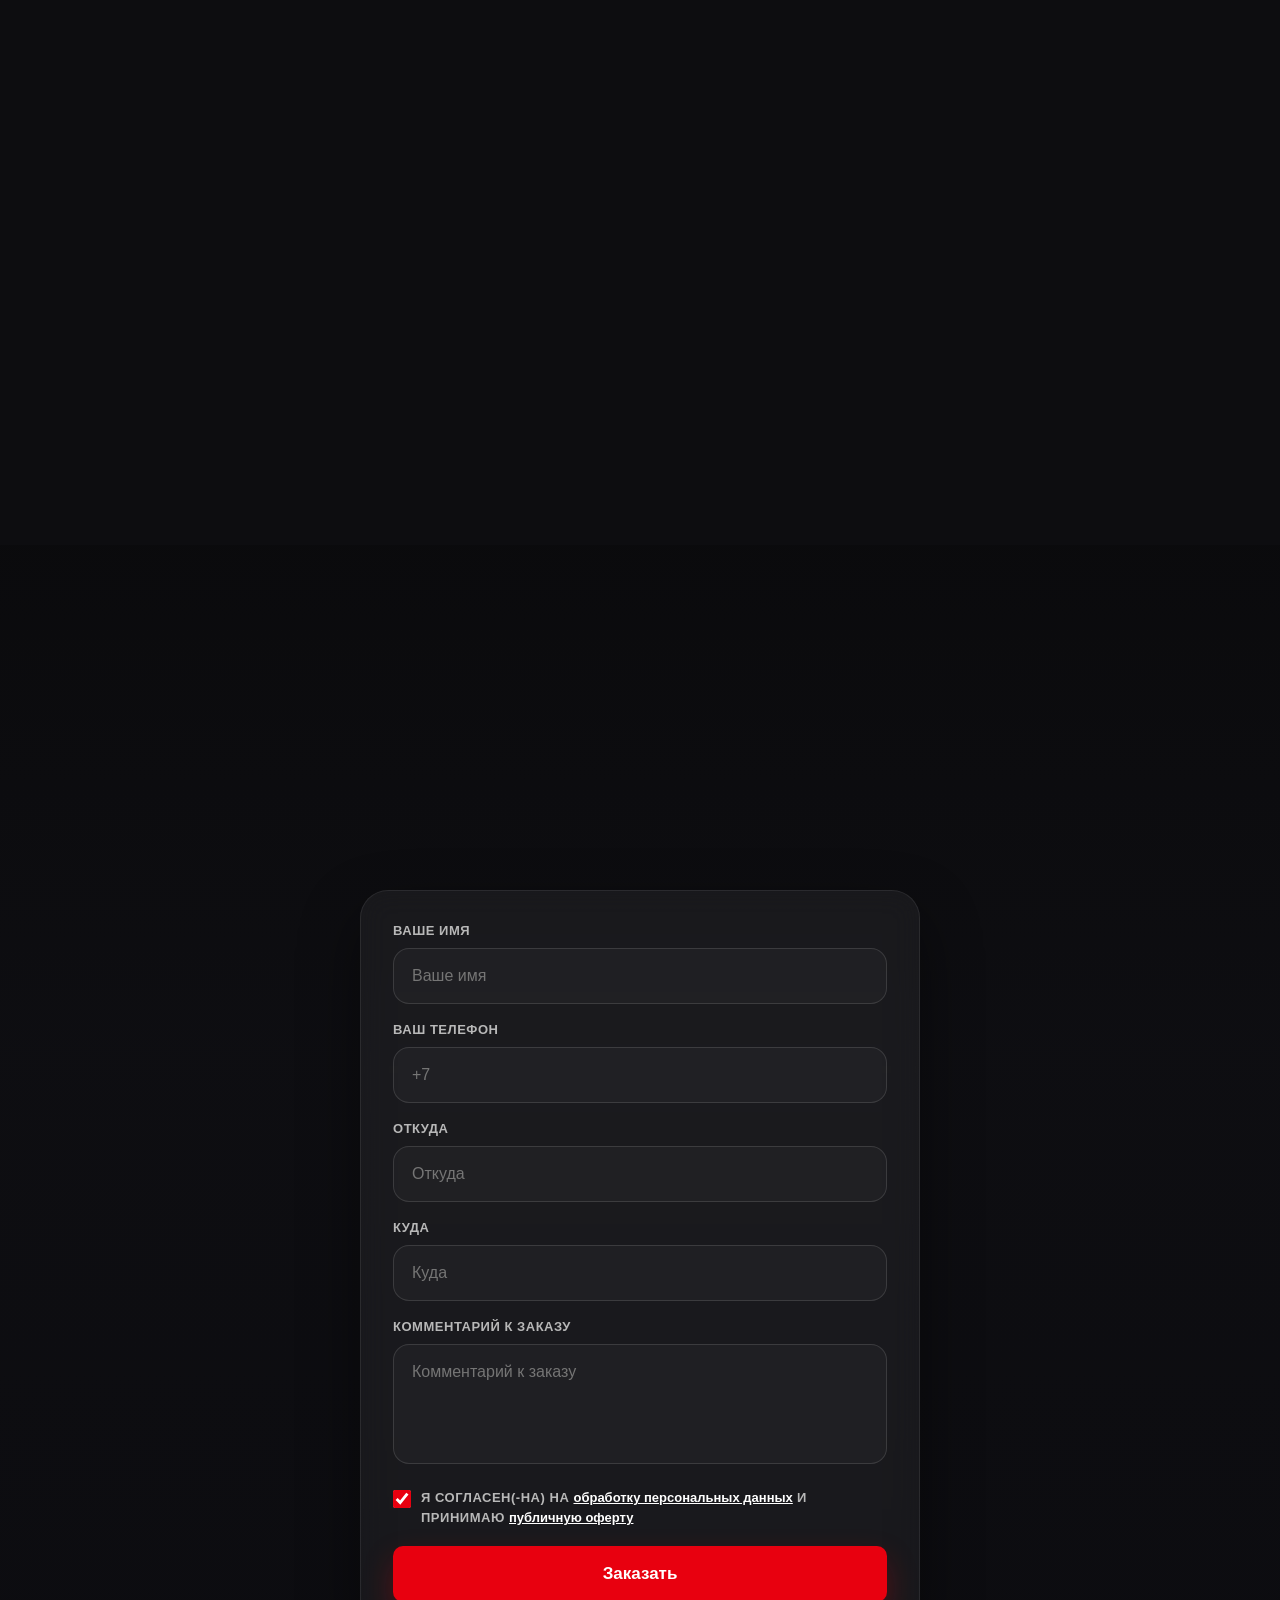
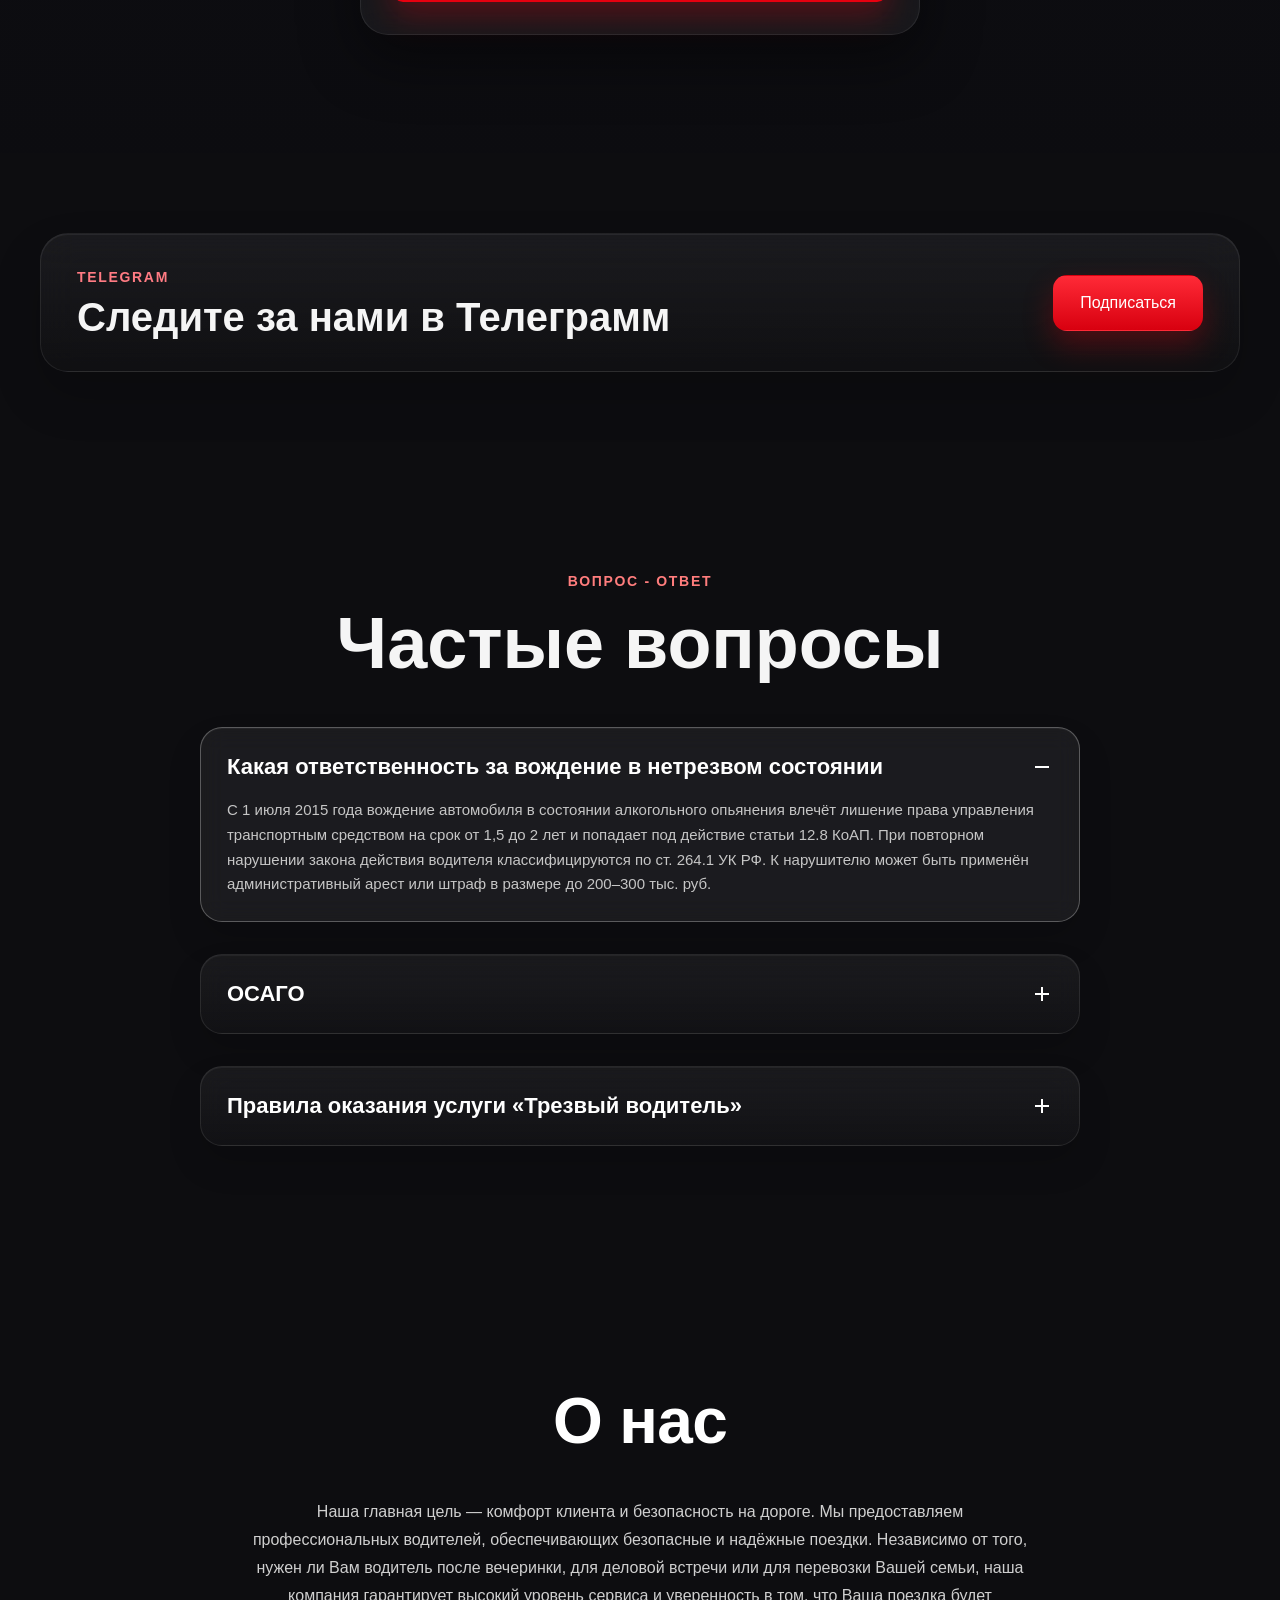
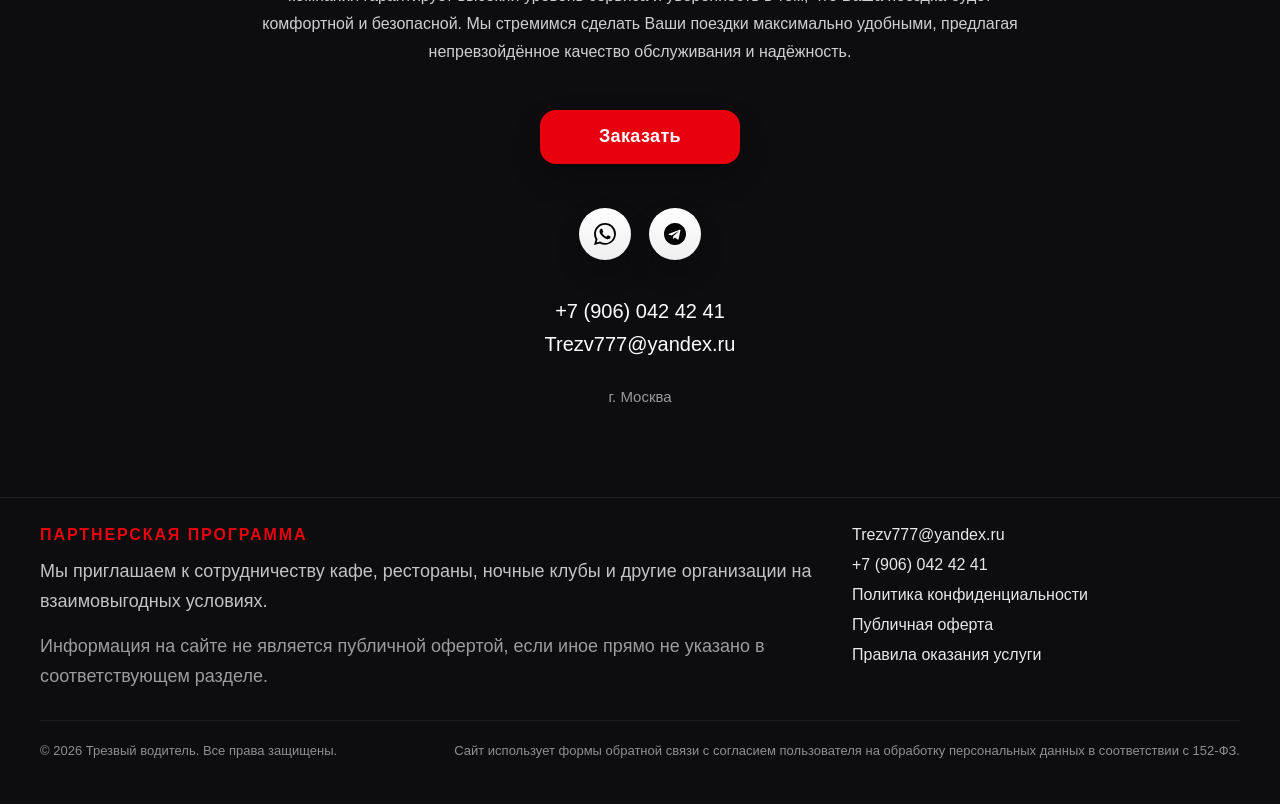
==== commit 095e1a86: "Replace lofi-book content with Trezv777 site" ====
--- a/index.html
+++ b/index.html
@@ -1,182 +1,567 @@
 <!DOCTYPE html>
 <html lang="ru">
 <head>
-    <meta charset="UTF-8">
-    <meta name="viewport" content="width=device-width, initial-scale=1.0">
-    <title>Lofi Book — книги под настроение</title>
-    <meta name="description" content="Книги и аудиокниги в lofi-стиле. Подборки по настроению, уютные плейлисты.">
-    <link rel="stylesheet" href="style.css">
+  <meta charset="UTF-8">
+  <meta name="viewport" content="width=device-width, initial-scale=1.0">
+  <title>Трезвый водитель, помощь на дороге и перегон автомобиля</title>
+  <meta name="description" content="Опытные трезвые водители и личные водители в Москве и Московской области. Быстро, качественно и надёжно.">
+  <link rel="preconnect" href="https://static.tildacdn.com" crossorigin>
+  <link rel="icon" href="https://static.tildacdn.com/tild3261-6439-4264-b866-656162313132/favicon_2.ico" type="image/x-icon">
+  <link rel="apple-touch-icon" href="https://static.tildacdn.com/tild6562-6461-4764-a161-303134353137/_WhatsApp_2023-07-28.png">
+  <link rel="stylesheet" href="./assets/fonts-tildasans.css">
+  <link rel="stylesheet" href="./styles.css">
 </head>
 <body>
-
-    <header class="header">
-        <div class="container header__container">
-            <div class="logo">📖 Lofi Book</div>
-            <nav class="nav">
-                <a href="index.html" class="nav__link">Главная</a>
-                <a href="books.html" class="nav__link">Книги</a>
-                <a href="audiobooks.html" class="nav__link">Аудиокниги</a>
-                <a href="new.html" class="nav__link">Новинки</a>
-                <a href="sets.html" class="nav__link">Наборы</a>
-                <a href="about.html" class="nav__link">О нас</a>
-                <a href="reviews.html" class="nav__link">Отзывы</a>
-            </nav>
-        </div>
-    </header>
-
-    <main>
-        <section id="home" class="hero">
-            <div class="container hero__container">
-                <div class="hero__content">
-                    <span class="hero__badge">✨ читай под настроение ✨</span>
-                    <h1 class="hero__title">Книги и <span class="accent">аудиокниги</span> для уютных вечеров</h1>
-                    <p class="hero__desc"><strong>Lofi Book</strong> — это не просто подборки. <em>Слушай или читай</em> то, что откликается именно сейчас. Бестселлеры, новинки и атмосферные плейлисты в подарок 🎧</p>
-                    <a href="books.html" class="btn btn--primary">Выбрать книгу →</a>
+  <div class="site-preloader" id="site-preloader" aria-hidden="true">
+    <div class="site-preloader-inner">
+      <div class="site-preloader-mark">
+        <img src="./assets/LOGO (2).jpg" alt="">
+      </div>
+      <div class="site-preloader-copy">
+        <strong>Трезвый водитель</strong>
+        <span>Быстро. Качественно. Надёжно.</span>
+      </div>
+    </div>
+  </div>
+
+  <header class="site-header">
+    <div class="container header-row">
+      <a class="brand" href="#top">Трезвый водитель</a>
+      <button class="menu-toggle" type="button" aria-expanded="false" aria-controls="site-menu">
+        <span></span>
+        <span></span>
+        <span></span>
+      </button>
+      <nav class="site-nav" id="site-menu">
+        <a href="#about">О нас</a>
+        <a href="#pricing">Тарифы</a>
+        <a href="#faq">Вопросы</a>
+        <a href="#contacts">Контакты</a>
+        <button class="nav-inline-button" type="button" data-vacancy-open>Вакансии</button>
+      </nav>
+      <div class="header-contact">
+        <a class="phone-link" href="tel:+79060424241">+7 (906) 042 42 41</a>
+        <span>круглосуточно и без выходных</span>
+      </div>
+      <a class="button button-primary desktop-cta" href="#order">Заказать звонок</a>
+    </div>
+  </header>
+
+  <main id="top">
+    <section class="hero" id="hero">
+      <div class="hero-bg" aria-hidden="true"></div>
+      <div class="hero-overlay" aria-hidden="true"></div>
+      <div class="container hero-inner">
+        <div class="hero-title-row">
+          <img class="hero-badge-24" src="./assets/telefon_psvtdfgts7k5.png" alt="24/7 на связи">
+          <h1 class="hero-title">Трезвый водитель</h1>
+        </div>
+        <ul class="hero-subtitle" aria-label="Быстро, качественно, надежно">
+          <li>Быстро</li>
+          <li>Качественно</li>
+          <li>Надежно</li>
+        </ul>
+        <div class="hero-actions">
+          <a class="t-btn t-btn-primary" href="#order">Заказать</a>
+          <a class="t-btn t-btn-primary" href="tel:+79060424241">Позвонить</a>
+        </div>
+      </div>
+    </section>
+
+    <section class="section section-black services" id="services">
+      <div class="container">
+        <h2 class="services-title" data-reveal>Мы Вам нужны, когда</h2>
+        <div class="services-grid">
+          <article class="service-card" data-reveal style="--d:.05s">
+            <div class="service-num" aria-hidden="true">1</div>
+            <div class="service-body">
+              <h3>Выпили алкоголь</h3>
+              <p>Прекрасно провели время? Но хотите уехать на своем автомобиле</p>
+            </div>
+          </article>
+          <article class="service-card" data-reveal style="--d:.15s">
+            <div class="service-num" aria-hidden="true">2</div>
+            <div class="service-body">
+              <h3>Плохое самочувствие</h3>
+              <p>Недомогание? Сниженная концентрация внимания? Мы поможем и отвезем Вас</p>
+            </div>
+          </article>
+          <article class="service-card" data-reveal style="--d:.25s">
+            <div class="service-num" aria-hidden="true">3</div>
+            <div class="service-body">
+              <h3>Сложная дорожная обстановка</h3>
+              <p>Сложная дорожная обстановка из-за непогоды, а Вы чувствуете неуверенность при вождении</p>
+            </div>
+          </article>
+          <article class="service-card" data-reveal style="--d:.05s">
+            <div class="service-num" aria-hidden="true">4</div>
+            <div class="service-body">
+              <h3>Временный водитель</h3>
+              <p>Нужен водитель на время? Мы перепаркуем автомобиль или окажем услугу личного водителя</p>
+            </div>
+          </article>
+          <article class="service-card" data-reveal style="--d:.15s">
+            <div class="service-num" aria-hidden="true">5</div>
+            <div class="service-body">
+              <h3>Перегон автомобиля</h3>
+              <p>Мы поможем перегнать Ваш автомобиль в сервис или в указанное место</p>
+            </div>
+          </article>
+          <article class="service-card" data-reveal style="--d:.25s">
+            <div class="service-num" aria-hidden="true">6</div>
+            <div class="service-body">
+              <h3>Помощь на дороге</h3>
+              <p>Поможем отбуксировать Ваше транспортное средство по Москве и Московской области, осуществим мелкий ремонт транспортного средства, привезем бензин. Выезжаем через 2 минуты после звонка</p>
+            </div>
+          </article>
+        </div>
+      </div>
+    </section>
+
+    <section class="section-advantages" id="advantages">
+      <div class="container">
+        <p class="section-eyebrow" data-reveal>Преимущества</p>
+        <h2 class="section-title" data-reveal>Доверьте профессионалам</h2>
+        <div class="advantages-grid" data-reveal>
+          <article class="advantage-card" data-reveal style="--d:.05s">
+            <img src="./assets/Group_47.png" alt="Срочность">
+            <h3>Срочность</h3>
+            <p>Мы приедем в кратчайшие сроки, но иногда время прибытия может доходить до часа.</p>
+          </article>
+          <article class="advantage-card" data-reveal style="--d:.15s">
+            <img src="./assets/Group_44.png" alt="Русские водители и москвичи">
+            <h3>Русские водители и москвичи</h3>
+            <p>Наши водители прекрасно знают город и ориентируются в Подмосковье.</p>
+          </article>
+          <article class="advantage-card" data-reveal style="--d:.25s">
+            <img src="./assets/Group_46.png" alt="Клиентоориентированы">
+            <h3>Клиентоориентированы</h3>
+            <p>Комфорт клиента — наша главная цель. Водители вежливые, опрятные и стрессоустойчивые.</p>
+          </article>
+          <article class="advantage-card" data-reveal style="--d:.35s">
+            <img src="./assets/Group_45_1.png" alt="Квалификация">
+            <h3>Квалификация</h3>
+            <p>Сотрудники проходят курсы контраварийной подготовки, повышения водительского мастерства и психологический практикум.</p>
+          </article>
+        </div>
+      </div>
+    </section>
+
+    <section class="section-pricing" id="pricing">
+      <div class="container">
+        <p class="section-eyebrow" data-reveal>Услуги и цены</p>
+        <h2 class="section-title" data-reveal>Тарифы</h2>
+        <p class="section-lead" data-reveal>Стоимость услуг может варьироваться в зависимости от расстояния, времени в пути и других факторов. Оставьте заявку и мы рассчитаем точную стоимость.</p>
+        <div class="pricing-grid" data-reveal>
+          <article class="tariff-card" data-reveal style="--d:.05s">
+            <h3>Тариф «Трезвый водитель»</h3>
+            <p>Отвезём Вас по указанному адресу в удобное для Вас время</p>
+            <div class="tariff-price">от 2500 ₽</div>
+            <a class="t-btn t-btn-primary tariff-btn" href="#order" data-service="Трезвый водитель">Вызвать</a>
+          </article>
+          <article class="tariff-card" data-reveal style="--d:.15s">
+            <h3>Тариф «Перегон автомобиля»</h3>
+            <p>Водитель перегонит автомобиль с Вами или самостоятельно</p>
+            <div class="tariff-price">от 2500 ₽</div>
+            <a class="t-btn t-btn-primary tariff-btn" href="#order" data-service="Перегон автомобиля">Вызвать</a>
+          </article>
+          <article class="tariff-card" data-reveal style="--d:.25s">
+            <h3>Тариф «Личный водитель»</h3>
+            <p>Водитель будет сопровождать Вас по городу и области в течение 5 часов</p>
+            <div class="tariff-price">9000 ₽</div>
+            <a class="t-btn t-btn-primary tariff-btn" href="#order" data-service="Личный водитель">Вызвать</a>
+          </article>
+          <article class="tariff-card" data-reveal style="--d:.05s">
+            <h3>Тариф «Помощь на дороге»</h3>
+            <p>Приедем к Вам и окажем необходимую помощь</p>
+            <div class="tariff-price">от 2000 ₽</div>
+            <a class="t-btn t-btn-primary tariff-btn" href="#order" data-service="Помощь на дороге">Вызвать</a>
+          </article>
+          <article class="tariff-card" data-reveal style="--d:.15s">
+            <h3>Помощь в постановке на учёт</h3>
+            <p>Оформление автомобиля в ГИБДД. Прохождение техосмотра, страховка, установка гос. номеров. Заказ за день до учёта. Детали у оператора.</p>
+            <div class="tariff-price">от 5000 ₽</div>
+            <a class="t-btn t-btn-primary tariff-btn" href="#order" data-service="Постановка на учёт">Вызвать</a>
+          </article>
+        </div>
+      </div>
+    </section>
+
+    <section class="section-order" id="order">
+      <div class="order-bg" aria-hidden="true"></div>
+      <div class="order-overlay" aria-hidden="true"></div>
+      <div class="container order-inner">
+        <p class="section-eyebrow" data-reveal>Заказ</p>
+        <h2 class="section-title" data-reveal>Оставьте заявку и мы с Вами свяжемся</h2>
+        <p class="section-lead" data-reveal>Заполните форму, а мы уточним маршрут, стоимость и детали поездки.</p>
+        <form class="order-form" id="order-form" data-reveal>
+          <label>
+            <span>Ваше имя</span>
+            <input type="text" name="name" placeholder="Ваше имя">
+          </label>
+          <label>
+            <span>Ваш телефон</span>
+            <input type="tel" name="phone" placeholder="+7">
+          </label>
+          <label>
+            <span>Откуда</span>
+            <input type="text" name="from" placeholder="Откуда">
+          </label>
+          <label>
+            <span>Куда</span>
+            <input type="text" name="to" placeholder="Куда">
+          </label>
+          <label>
+            <span>Комментарий к заказу</span>
+            <textarea name="comment" rows="4" placeholder="Комментарий к заказу"></textarea>
+          </label>
+          <label class="form-consent">
+            <input type="checkbox" name="consent" required checked>
+            <span>Я согласен(-на) на <button class="legal-link" type="button" data-legal-target="privacy">обработку персональных данных</button> и принимаю <button class="legal-link" type="button" data-legal-target="offer">публичную оферту</button></span>
+          </label>
+          <div class="form-actions">
+            <button class="button button-primary" type="submit">Заказать</button>
+          </div>
+          <p class="form-success" hidden>Заявка отправлена. Мы свяжемся с Вами в ближайшее время.</p>
+        </form>
+      </div>
+    </section>
+
+    <section class="section section-dark social-banner">
+      <div class="container social-banner-row">
+        <div>
+          <span class="eyebrow">Telegram</span>
+          <h2>Следите за нами в Телеграмм</h2>
+        </div>
+        <a class="button button-primary" href="https://t.me/+79060424241" target="_blank" rel="noreferrer">Подписаться</a>
+      </div>
+    </section>
+
+    <section class="section faq" id="faq">
+      <div class="container">
+        <div class="section-heading center">
+          <span class="eyebrow">Вопрос - ответ</span>
+          <h2>Частые вопросы</h2>
+        </div>
+        <div class="faq-list">
+          <details open>
+            <summary>Какая ответственность за вождение в нетрезвом состоянии</summary>
+            <p>С 1 июля 2015 года вождение автомобиля в состоянии алкогольного опьянения влечёт лишение права управления транспортным средством на срок от 1,5 до 2 лет и попадает под действие статьи 12.8 КоАП. При повторном нарушении закона действия водителя классифицируются по ст. 264.1 УК РФ. К нарушителю может быть применён административный арест или штраф в размере до 200–300 тыс. руб.</p>
+          </details>
+          <details>
+            <summary>ОСАГО</summary>
+            <p>Если у Вас договор об обязательном автостраховании с ограничением, и трезвый водитель в него не вписан, то по закону он не имеет права садиться за руль. Однако мы готовы прийти на помощь даже в такой ситуации. Если на пути встретится пост ГИБДД — сумма штрафа будет покрыта за счёт компании. Крайне желательно, чтобы у клиента был заключён расширенный ОСАГО.</p>
+          </details>
+          <details>
+            <summary>Правила оказания услуги «Трезвый водитель»</summary>
+            <p>Услуга призвана помочь в случаях, когда Вы по определённым причинам не можете сесть за руль. Прежде чем обратиться в нашу компанию, пожалуйста, ознакомьтесь с правилами ниже. При их составлении мы руководствовались принципами комфорта и безопасности для Вас и Вашего авто.</p>
+            <div class="faq-columns">
+              <div>
+                <h3>Клиент компании должен</h3>
+                <ul>
+                  <li>Обратиться в службу не менее чем за 30–40 минут до желаемого времени отправки.</li>
+                  <li>Оставаться на связи после вызова «трезвого водителя».</li>
+                  <li>Показать водительское удостоверение или разрешение на временное владение транспортным средством.</li>
+                  <li>Иметь при себе регистрационные документы, полис страхования и талон техосмотра.</li>
+                  <li>Если автомобиль оформлен на юрлицо — указать в путевом листе ФИО сотрудника компании.</li>
+                </ul>
+              </div>
+              <div>
+                <h3>В обязанности водителя входит</h3>
+                <ul>
+                  <li>Представиться и показать водительское удостоверение, а по желанию — паспорт.</li>
+                  <li>Помочь клиенту добраться до автомобиля и погрузить багаж.</li>
+                  <li>Доставить Вас к месту назначения с соблюдением ПДД и скоростного режима.</li>
+                  <li>Взять общение с инспектором ГИБДД на себя при остановке.</li>
+                  <li>Изменить маршрут, остановиться, припарковаться и помочь в дороге по просьбе заказчика.</li>
+                </ul>
+              </div>
+            </div>
+          </details>
+        </div>
+      </div>
+    </section>
+
+    <section class="section-about" id="about">
+      <div class="container about-inner">
+        <h2 class="about-title" data-reveal>О нас</h2>
+        <p class="about-text" data-reveal>
+          Наша главная цель — комфорт клиента и безопасность на дороге. Мы предоставляем профессиональных водителей,
+          обеспечивающих безопасные и надёжные поездки. Независимо от того, нужен ли Вам водитель после вечеринки,
+          для деловой встречи или для перевозки Вашей семьи, наша компания гарантирует высокий уровень сервиса
+          и уверенность в том, что Ваша поездка будет комфортной и безопасной. Мы стремимся сделать Ваши поездки
+          максимально удобными, предлагая непревзойдённое качество обслуживания и надёжность.
+        </p>
+        <a class="t-btn t-btn-primary about-cta" href="#order" data-reveal>Заказать</a>
+        <div class="about-socials" data-reveal>
+          <a class="about-social-icon" href="https://wa.me/79060424241" target="_blank" rel="noreferrer" aria-label="WhatsApp">
+            <svg viewBox="0 0 24 24" fill="none" xmlns="http://www.w3.org/2000/svg" aria-hidden="true">
+              <path d="M17.472 14.382c-.297-.149-1.758-.867-2.03-.967-.273-.099-.471-.148-.67.15-.197.297-.767.967-.94 1.164-.173.199-.347.223-.644.075-.297-.15-1.255-.463-2.39-1.475-.883-.788-1.48-1.76-1.653-2.059-.173-.297-.018-.458.13-.606.134-.133.298-.347.446-.52.149-.175.198-.3.298-.498.099-.2.05-.374-.025-.524-.075-.149-.669-1.612-.916-2.207-.242-.58-.487-.501-.669-.51-.173-.009-.371-.011-.57-.011-.198 0-.52.074-.792.372s-1.04 1.016-1.04 2.479 1.065 2.876 1.213 3.074c.149.198 2.096 3.2 5.077 4.487.709.306 1.262.489 1.694.626.712.226 1.36.194 1.872.118.571-.085 1.758-.719 2.006-1.413.248-.694.248-1.289.173-1.413-.074-.124-.272-.198-.57-.347z" fill="#fff"/>
+              <path d="M20.52 3.449C18.25 1.223 15.24 0 12.036 0 5.439 0 .08 5.36.08 11.955c0 2.108.555 4.164 1.608 5.972L0 24l6.255-1.641a11.97 11.97 0 0 0 5.722 1.459h.005c6.596 0 11.955-5.359 11.957-11.955a11.88 11.88 0 0 0-3.419-8.414zM12.048 21.785c-1.779 0-3.524-.476-5.048-1.381l-.36-.214-3.74.98.998-3.648-.235-.374a9.9 9.9 0 0 1-1.52-5.26c0-5.466 4.448-9.917 9.915-9.917 2.648 0 5.135 1.031 7.006 2.903a9.855 9.855 0 0 1 2.902 7.015c-.003 5.466-4.451 9.917-9.915 9.917z" fill="#fff"/>
+            </svg>
+          </a>
+          <a class="about-social-icon" href="https://t.me/+79060424241" target="_blank" rel="noreferrer" aria-label="Telegram">
+            <svg viewBox="0 0 24 24" fill="none" xmlns="http://www.w3.org/2000/svg" aria-hidden="true">
+              <path d="M12 0C5.373 0 0 5.373 0 12s5.373 12 12 12 12-5.373 12-12S18.627 0 12 0zm5.894 8.221l-1.97 9.28c-.145.658-.537.818-1.084.508l-3-2.21-1.446 1.394c-.16.16-.295.295-.605.295l.213-3.053 5.56-5.023c.242-.213-.054-.333-.373-.12l-6.87 4.326-2.96-.924c-.64-.203-.658-.64.135-.954l11.566-4.458c.538-.196 1.006.128.832.941z" fill="#fff"/>
+            </svg>
+          </a>
+        </div>
+        <div class="about-contacts" data-reveal id="contacts">
+          <a class="about-phone" href="tel:+79060424241">+7 (906) 042 42 41</a>
+          <a class="about-mail" href="mailto:Trezv777@yandex.ru">Trezv777@yandex.ru</a>
+        </div>
+        <p class="about-city" data-reveal>г. Москва</p>
+      </div>
+    </section>
+  </main>
+
+  <footer class="site-footer">
+    <div class="container footer-grid">
+      <div class="footer-main">
+        <strong>ПАРТНЕРСКАЯ ПРОГРАММА</strong>
+        <p>Мы приглашаем к сотрудничеству кафе, рестораны, ночные клубы и другие организации на взаимовыгодных условиях.</p>
+        <p class="footer-meta">Информация на сайте не является публичной офертой, если иное прямо не указано в соответствующем разделе.</p>
+      </div>
+      <div class="footer-links-block">
+        <a href="mailto:Trezv777@yandex.ru">Trezv777@yandex.ru</a>
+        <a href="tel:+79060424241">+7 (906) 042 42 41</a>
+        <button class="footer-legal-link" type="button" data-legal-target="privacy">Политика конфиденциальности</button>
+        <button class="footer-legal-link" type="button" data-legal-target="offer">Публичная оферта</button>
+        <button class="footer-legal-link" type="button" data-legal-target="rules">Правила оказания услуги</button>
+      </div>
+    </div>
+    <div class="container footer-legal">
+      <p>© 2026 Трезвый водитель. Все права защищены.</p>
+      <p>Сайт использует формы обратной связи с согласием пользователя на обработку персональных данных в соответствии с 152-ФЗ.</p>
+    </div>
+  </footer>
+
+  <nav class="mobile-quicknav" aria-label="Быстрая навигация по сайту">
+    <a href="#hero" data-quick-link>Главная</a>
+    <a href="#pricing" data-quick-link>Тарифы</a>
+    <a href="#faq" data-quick-link>FAQ</a>
+    <a href="#contacts" data-quick-link>Контакты</a>
+    <a href="#order" data-quick-link>Заказ</a>
+  </nav>
+
+  <div class="legal-modal" id="legal-modal" hidden>
+    <div class="legal-modal-backdrop" data-legal-close></div>
+    <div class="legal-modal-dialog" role="dialog" aria-modal="true" aria-labelledby="legal-modal-title">
+      <button class="legal-modal-close" type="button" aria-label="Закрыть" data-legal-close>×</button>
+      <div class="legal-modal-panel is-active" data-legal-panel="privacy">
+        <h2 id="legal-modal-title">Политика конфиденциальности</h2>
+        <p>Настоящая Политика конфиденциальности определяет порядок обработки и защиты персональных данных пользователей сайта.</p>
+        <h3>1. Общие положения</h3>
+        <p>Обработка персональных данных осуществляется в соответствии с Федеральным законом № 152-ФЗ «О персональных данных» и иными нормами законодательства Российской Федерации.</p>
+        <h3>2. Какие данные обрабатываются</h3>
+        <p>Через формы сайта могут обрабатываться имя, номер телефона, адрес подачи, адрес назначения, комментарий к заказу и иные сведения, которые пользователь сообщает добровольно.</p>
+        <h3>3. Цели обработки</h3>
+        <p>Данные используются для связи с пользователем, обработки заявки, уточнения маршрута, стоимости и условий оказания услуги.</p>
+        <h3>4. Основание обработки</h3>
+        <p>Основанием обработки является согласие пользователя, выраженное при заполнении формы и подтверждении чекбокса согласия.</p>
+        <h3>5. Контакты</h3>
+        <p>По вопросам обработки персональных данных: <a href="tel:+79060424241">+7 (906) 042 42 41</a>, <a href="mailto:Trezv777@yandex.ru">Trezv777@yandex.ru</a>.</p>
+      </div>
+      <div class="legal-modal-panel" data-legal-panel="offer">
+        <h2 id="legal-modal-title">Публичная оферта</h2>
+        <p>Настоящий документ является предложением заключить договор на оказание услуг на изложенных ниже условиях.</p>
+        <h3>1. Предмет оферты</h3>
+        <p>Исполнитель принимает заявку пользователя, уточняет условия и организует оказание услуг, представленных на сайте.</p>
+        <h3>2. Стоимость услуг</h3>
+        <p>Стоимость услуг на сайте носит информационный характер и может изменяться в зависимости от расстояния, времени, дорожной обстановки и иных факторов.</p>
+        <h3>3. Порядок оформления</h3>
+        <p>Пользователь оставляет заявку на сайте, после чего Исполнитель связывается для подтверждения деталей заказа.</p>
+        <h3>4. Заключительные положения</h3>
+        <p>Оставляя заявку на сайте, пользователь подтверждает ознакомление с условиями настоящей оферты и согласие с ними.</p>
+      </div>
+      <div class="legal-modal-panel" data-legal-panel="rules">
+        <h2 id="legal-modal-title">Правила оказания услуги</h2>
+        <p>Услуга предназначена для случаев, когда клиент по определённым причинам не может самостоятельно сесть за руль.</p>
+        <div class="legal-rules-grid">
+          <div>
+            <h3>Клиент должен</h3>
+            <ul>
+              <li>Оставить заявку заранее и оставаться на связи после вызова.</li>
+              <li>Предоставить документы на право управления и регистрационные документы на автомобиль.</li>
+              <li>Сообщить особенности маршрута, автомобиля и состояния водителя.</li>
+            </ul>
+          </div>
+          <div>
+            <h3>Водитель обязан</h3>
+            <ul>
+              <li>Подтвердить личность и водительское удостоверение по просьбе клиента.</li>
+              <li>Доставить клиента с соблюдением ПДД и согласованного маршрута.</li>
+              <li>Оказать разумное содействие при остановке, парковке и завершении поездки.</li>
+            </ul>
+          </div>
+        </div>
+      </div>
+    </div>
+  </div>
+
+  <div class="vacancy-modal" id="vacancy-modal" hidden>
+    <div class="vacancy-modal-backdrop" data-vacancy-close></div>
+    <div class="vacancy-modal-dialog" role="dialog" aria-modal="true" aria-labelledby="vacancy-modal-title">
+      <button class="vacancy-modal-close" type="button" aria-label="Закрыть" data-vacancy-close>×</button>
+      <div class="vacancy-modal-grid">
+        <div class="vacancy-copy">
+          <p class="section-eyebrow">Вакансии</p>
+          <h2 id="vacancy-modal-title">Трезвый водитель</h2>
+          <p>Открыт набор водителей по Москве и Московской области. Мы сделали анкету удобной и понятной, чтобы кандидат мог быстро откликнуться без лишних переходов и отдельных вкладок.</p>
+          <div class="vacancy-badges">
+            <span>A</span>
+            <span>B</span>
+            <span>C</span>
+            <span>D</span>
+            <span>E</span>
+          </div>
+          <div class="vacancy-requirements">
+            <h3>Требования</h3>
+            <ul>
+              <li>Возраст строго 30–55 лет.</li>
+              <li>Постоянная регистрация строго г. Москва.</li>
+              <li>Опыт работы персональным водителем от 10 лет.</li>
+              <li>Безаварийная езда, спокойный стиль вождения.</li>
+              <li>Опыт работы на автомобилях бизнес-класса.</li>
+              <li>Представительская внешность, опрятный внешний вид, стрессоустойчивость, честность, пунктуальность.</li>
+              <li>Готовность работать в вечернее и ночное время.</li>
+            </ul>
+          </div>
+          <div class="vacancy-contacts">
+            <a href="https://t.me/trezv777" target="_blank" rel="noreferrer">Telegram</a>
+            <a href="https://wa.me/79255008784" target="_blank" rel="noreferrer">WhatsApp</a>
+            <a href="tel:+74955008784">+7 (495) 500 87 84</a>
+          </div>
+        </div>
+        <form class="vacancy-form" id="vacancy-form">
+          <div class="vacancy-form-grid">
+            <label>
+              <span>Фамилия</span>
+              <input type="text" name="vacancy_last_name" placeholder="Фамилия" required>
+            </label>
+            <label>
+              <span>Имя</span>
+              <input type="text" name="vacancy_first_name" placeholder="Имя" required>
+            </label>
+            <label class="vacancy-field-full">
+              <span>Отчество</span>
+              <input type="text" name="vacancy_middle_name" placeholder="Отчество">
+            </label>
+            <label>
+              <span>Гражданство</span>
+              <select name="vacancy_citizenship" required>
+                <option value="" selected disabled>Выберите гражданство</option>
+                <option value="РФ">Российская Федерация</option>
+                <option value="Иностранный гражданин">Иностранный гражданин</option>
+              </select>
+            </label>
+            <label>
+              <span>Возраст</span>
+              <select name="vacancy_age" required>
+                <option value="" selected disabled>Выберите возраст</option>
+                <option value="до 30 лет">до 30 лет</option>
+                <option value="30-35 лет">30-35 лет</option>
+                <option value="35-40 лет">35-40 лет</option>
+                <option value="40-45 лет">40-45 лет</option>
+                <option value="45-50 лет">45-50 лет</option>
+                <option value="50-55 лет">50-55 лет</option>
+                <option value="от 55 лет">от 55 лет</option>
+              </select>
+            </label>
+            <label>
+              <span>Телефон</span>
+              <input type="tel" name="vacancy_phone" placeholder="+7" required>
+            </label>
+            <label>
+              <span>Email</span>
+              <input type="email" name="vacancy_email" placeholder="example@mail.ru" required>
+            </label>
+            <label class="vacancy-field-full">
+              <span>Адрес регистрации</span>
+              <input type="text" name="vacancy_registration_address" placeholder="Адрес регистрации" required>
+            </label>
+            <label class="vacancy-field-full">
+              <span>Фактическое проживание</span>
+              <input type="text" name="vacancy_residence_address" placeholder="Адрес фактического проживания">
+            </label>
+            <label>
+              <span>Образование</span>
+              <select name="vacancy_education" required>
+                <option value="" selected disabled>Выберите образование</option>
+                <option value="Среднее">Среднее</option>
+                <option value="Средне-специальное">Средне-специальное</option>
+                <option value="Неоконченное высшее">Неоконченное высшее</option>
+                <option value="Высшее">Высшее</option>
+                <option value="Второе высшее">Второе высшее</option>
+              </select>
+            </label>
+            <label>
+              <span>Семейное положение</span>
+              <select name="vacancy_marital_status" required>
+                <option value="" selected disabled>Выберите статус</option>
+                <option value="Холост / не замужем">Холост / не замужем</option>
+                <option value="Женат / замужем">Женат / замужем</option>
+              </select>
+            </label>
+            <div class="vacancy-field-full vacancy-field-group">
+              <span>Категории</span>
+              <div class="vacancy-multiselect" data-multiselect>
+                <button class="vacancy-multiselect-trigger" type="button" data-multiselect-trigger aria-expanded="false">Выберите категории</button>
+                <div class="vacancy-multiselect-panel" data-multiselect-panel hidden>
+                  <label><input type="checkbox" name="vacancy_categories" value="A"> <span>A</span></label>
+                  <label><input type="checkbox" name="vacancy_categories" value="B"> <span>B</span></label>
+                  <label><input type="checkbox" name="vacancy_categories" value="C"> <span>C</span></label>
+                  <label><input type="checkbox" name="vacancy_categories" value="D"> <span>D</span></label>
+                  <label><input type="checkbox" name="vacancy_categories" value="E"> <span>E</span></label>
                 </div>
-                <div class="hero__image">
-                    <div class="book-tea">
-                        <div class="book"></div>
-                        <div class="cup">
-                            <div class="steam"></div>
-                        </div>
-                    </div>
-                </div>
-            </div>
-        </section>
-
-        <section id="shop" class="about">
-            <div class="container">
-                <h2 class="section-title">Что у нас есть?</h2>
-                <div class="about__grid">
-                    <article class="about__card">
-                        <div class="about__icon">📖</div>
-                        <h3>Электронные книги</h3>
-                        <p><strong>От 299 ₽</strong><br>Скачивай сразу после покупки. <em>Без ДРМ, читай где хочешь.</em></p>
-                        <a href="books.html" class="card__link">Выбрать →</a>
-                    </article>
-                    <article class="about__card">
-                        <div class="about__icon">🎧</div>
-                        <h3>Аудиокниги</h3>
-                        <p><strong>От 399 ₽</strong><br>Голоса, которые погружают в историю. <em>Удобно под lofi или в дороге.</em></p>
-                        <a href="audiobooks.html" class="card__link">Слушать →</a>
-                    </article>
-                    <article class="about__card">
-                        <div class="about__icon">🔥</div>
-                        <h3>Новинки</h3>
-                        <p><strong>Скидка 20%</strong><br>«Четвёртое крыло», «Железное пламя», «Сёлари» и другие хиты.</p>
-                        <a href="new.html" class="card__link">Смотреть →</a>
-                    </article>
-                    <article class="about__card">
-                        <div class="about__icon">🎁</div>
-                        <h3>Наборы «Уютный вечер»</h3>
-                        <p>Книга + аудиокнига + плейлист. <strong>От 599 ₽</strong>. Идеальный подарок себе и друзьям.</p>
-                        <a href="sets.html" class="card__link">Выбрать набор →</a>
-                    </article>
-                </div>
-            </div>
-        </section>
-
-        <section id="audiobooks" class="features">
-            <div class="container">
-                <h2 class="section-title">🎧 Популярные аудиокниги</h2>
-                <p class="section-subtitle">Самые любимые истории в голосах — слушай под lofi, джаз или звуки дождя 🌧️</p>
-                <div class="features__flex">
-                    <div class="feature">
-                        <span>🎙️</span>
-                        <p><strong>«1984»</strong><br>Джордж Оруэлл</p>
-                        <span class="price">399 ₽</span>
-                    </div>
-                    <div class="feature">
-                        <span>🎙️</span>
-                        <p><strong>«Дюна»</strong><br>Фрэнк Герберт</p>
-                        <span class="price">499 ₽</span>
-                    </div>
-                    <div class="feature">
-                        <span>🎙️</span>
-                        <p><strong>«Книжный вор»</strong><br>Маркус Зузак</p>
-                        <span class="price">449 ₽</span>
-                    </div>
-                    <div class="feature">
-                        <span>🎙️</span>
-                        <p><strong>«Твоё сердце будет разбито»</strong><br>Анна Джейн</p>
-                        <span class="price">549 ₽</span>
-                    </div>
-                </div>
-            </div>
-        </section>
-
-        <section id="mood" class="mood">
-            <div class="container">
-                <h2 class="section-title">😊 Книга под настроение</h2>
-                <p class="section-subtitle">Выбери, что чувствуешь, — я подберу книгу, которая откликнется прямо сейчас ✨</p>
-                <div class="mood__grid">
-                    <div class="mood__card"><span>😢</span><h3>Грустно</h3><p>«Книжный вор» — Маркус Зузак</p></div>
-                    <div class="mood__card"><span>☕</span><h3>Хочу тепла</h3><p>«Полночь в библиотеке» — Мэтт Хейг</p></div>
-                    <div class="mood__card"><span>⚡</span><h3>Приключения</h3><p>«Шестёрка воронов» — Ли Бардуго</p></div>
-                    <div class="mood__card"><span>🧠</span><h3>Подумать</h3><p>«1984» — Джордж Оруэлл</p></div>
-                    <div class="mood__card"><span>🌙</span><h3>Отдохнуть</h3><p>«Кофейня и единороги» — Лия Арден</p></div>
-                </div>
-            </div>
-        </section>
-
-        <section id="form" class="form-section">
-            <div class="container">
-                <h2 class="section-title">Регистрация</h2>
-                <div class="form__wrapper">
-                    <form class="subscribe__form" id="registerForm">
-                        <div class="form-group">
-                            <label>Твоё имя *</label>
-                            <input type="text" id="name" placeholder="Аня" required>
-                        </div>
-                        <div class="form-group">
-                            <label>Email *</label>
-                            <input type="email" id="email" placeholder="anya@lofi.com" required>
-                        </div>
-                        <div class="form-group">
-                            <label>Любимый жанр</label>
-                            <input type="text" id="genre" placeholder="Фэнтези / Романтика / Детектив">
-                        </div>
-                        <button type="submit" class="btn btn--submit">Зарегистрироваться →</button>
-                        <p class="form-note">Скидка 10% на первый заказ для подписчиков 🔮</p>
-                    </form>
-                    <div class="form__info">
-                        <h3>🎧 Атмосфера в подарок</h3>
-                        <p>При покупке любой книги или аудиокниги — плейлист под настроение (lofi, джаз, дождь).</p>
-                        <ul><li>🎵 Lofi beats</li><li>🎷 Coffee shop jazz</li><li>🌧️ Rainy night</li></ul>
-                    </div>
-                </div>
-            </div>
-        </section>
-    </main>
-
-    <footer class="footer">
-        <div class="container footer__container">
-            <p>© 2026 Lofi Book — книги и аудиокниги под настроение 🧸</p>
-            <div class="footer__contacts">
-                <p>📱 Наш Telegram-бот: <a href="https://t.me/lofi_book_bot">@lofi_book_bot</a></p>
-                <p>📧 Поддержка: <a href="mailto:hello@lofibook.ru">hello@lofibook.ru</a></p>
-                <p>🌐 Наш сайт: <a href="https://lofibook.ru">lofibook.ru</a></p>
-                <p>💬 Вопросы и пожелания — всегда на связи ✨</p>
-            </div>
-        </div>
-    </footer>
-
-    <div class="floating-cart" id="floatingCart">
-        <a href="cart.html" class="cart-icon">
-            🛒
-            <span class="cart-count" id="cartCount">0</span>
-        </a>
+                <input type="hidden" name="vacancy_categories_summary" data-categories-output required>
+              </div>
+            </div>
+            <label>
+              <span>Водительский стаж</span>
+              <select name="vacancy_experience" required>
+                <option value="" selected disabled>Выберите стаж</option>
+                <option value="до 10 лет">до 10 лет</option>
+                <option value="10-15 лет">10-15 лет</option>
+                <option value="15-20 лет">15-20 лет</option>
+                <option value="20-25 лет">20-25 лет</option>
+                <option value="25-30 лет">25-30 лет</option>
+                <option value="30-35 лет">30-35 лет</option>
+                <option value="от 35 лет">от 35 лет</option>
+              </select>
+            </label>
+            <div class="vacancy-field-group">
+              <span>Личный автомобиль</span>
+              <div class="vacancy-choice-group">
+                <label class="vacancy-choice"><input type="radio" name="vacancy_car" value="Да" required><span>Да</span></label>
+                <label class="vacancy-choice"><input type="radio" name="vacancy_car" value="Нет"><span>Нет</span></label>
+              </div>
+            </div>
+            <div class="vacancy-field-group">
+              <span>Постоянное место работы</span>
+              <div class="vacancy-choice-group">
+                <label class="vacancy-choice"><input type="radio" name="vacancy_job" value="Да" required><span>Да</span></label>
+                <label class="vacancy-choice"><input type="radio" name="vacancy_job" value="Нет"><span>Нет</span></label>
+              </div>
+            </div>
+            <label class="vacancy-field-full">
+              <span>Немного о Вас</span>
+              <textarea name="vacancy_about" rows="5" placeholder="Опыт, график, район проживания, пожелания"></textarea>
+            </label>
+          </div>
+          <label class="form-consent vacancy-consent">
+            <input type="checkbox" name="vacancy_consent" required checked>
+            <span>Нажимая «Отправить анкету», я соглашаюсь на <button class="legal-link" type="button" data-legal-target="privacy">обработку персональных данных</button></span>
+          </label>
+          <div class="form-actions vacancy-actions">
+            <button class="button button-primary" type="submit">Отправить анкету</button>
+          </div>
+          <p class="form-success vacancy-success" hidden>Анкета заполнена. Дальше её можно подключить к Telegram, почте или CRM.</p>
+        </form>
+      </div>
     </div>
-
-    <script src="cart.js"></script>
-    <script src="menu.js"></script>
-    <script>
-        document.getElementById('registerForm')?.addEventListener('submit', function(e) {
-            e.preventDefault();
-            const name = document.getElementById('name').value;
-            alert(`📖 Lofi Book\n\n✨ ${name}, ты успешно зарегистрирована! Добро пожаловать в уютное книжное сообщество 🎉`);
-            this.reset();
-        });
-    </script>
+  </div>
+
+  <script src="./script.js"></script>
 </body>
-</html>+</html>
--- a/assets/fonts-tildasans.css
+++ b/assets/fonts-tildasans.css
@@ -0,0 +1,84 @@
+@font-face {
+  font-family: 'TildaSans';
+  font-style: normal;
+  font-weight: 250 1000;
+  src: url('https://static.tildacdn.com/fonts/tildasans/TildaSans-VF.woff2') format('woff2-variations'),
+       url('https://static.tildacdn.com/fonts/tildasans/TildaSans-VF.woff') format('woff-variations');     
+}
+@font-face {
+  font-family: 'TildaSans';
+  font-style: normal;
+  font-weight: 300;
+  src: url('https://static.tildacdn.com/fonts/tildasans/TildaSans-Light.eot');
+  src: url('https://static.tildacdn.com/fonts/tildasans/TildaSans-Light.eot?#iefix') format('embedded-opentype'),
+       url('https://static.tildacdn.com/fonts/tildasans/TildaSans-VF.woff2') format('woff2-variations'),
+       url('https://static.tildacdn.com/fonts/tildasans/TildaSans-VF.woff') format('woff-variations'),
+       url('https://static.tildacdn.com/fonts/tildasans/TildaSans-Light.woff2') format('woff2'),
+       url('https://static.tildacdn.com/fonts/tildasans/TildaSans-Light.woff') format('woff');
+}
+@font-face {
+  font-family: 'TildaSans';
+  font-style: normal;
+  font-weight: 400;
+  src: url('https://static.tildacdn.com/fonts/tildasans/TildaSans-Regular.eot');
+  src: url('https://static.tildacdn.com/fonts/tildasans/TildaSans-Regular.eot?#iefix') format('embedded-opentype'),
+       url('https://static.tildacdn.com/fonts/tildasans/TildaSans-VF.woff2') format('woff2-variations'),
+       url('https://static.tildacdn.com/fonts/tildasans/TildaSans-VF.woff') format('woff-variations'),  
+       url('https://static.tildacdn.com/fonts/tildasans/TildaSans-Regular.woff2') format('woff2'),
+       url('https://static.tildacdn.com/fonts/tildasans/TildaSans-Regular.woff') format('woff');
+}
+@font-face {
+  font-family: 'TildaSans';
+  font-style: normal;
+  font-weight: 500;
+  src: url('https://static.tildacdn.com/fonts/tildasans/TildaSans-Medium.eot');
+  src: url('https://static.tildacdn.com/fonts/tildasans/TildaSans-Medium.eot?#iefix') format('embedded-opentype'),
+       url('https://static.tildacdn.com/fonts/tildasans/TildaSans-VF.woff2') format('woff2-variations'),
+       url('https://static.tildacdn.com/fonts/tildasans/TildaSans-VF.woff') format('woff-variations'),  
+       url('https://static.tildacdn.com/fonts/tildasans/TildaSans-Medium.woff2') format('woff2'),
+       url('https://static.tildacdn.com/fonts/tildasans/TildaSans-Medium.woff') format('woff');
+}
+@font-face {
+  font-family: 'TildaSans';
+  font-style: normal;
+  font-weight: 600;
+  src: url('https://static.tildacdn.com/fonts/tildasans/TildaSans-Semibold.eot');
+  src: url('https://static.tildacdn.com/fonts/tildasans/TildaSans-Semibold.eot?#iefix') format('embedded-opentype'),
+       url('https://static.tildacdn.com/fonts/tildasans/TildaSans-VF.woff2') format('woff2-variations'),
+       url('https://static.tildacdn.com/fonts/tildasans/TildaSans-VF.woff') format('woff-variations'),  
+       url('https://static.tildacdn.com/fonts/tildasans/TildaSans-Semibold.woff2') format('woff2'),
+       url('https://static.tildacdn.com/fonts/tildasans/TildaSans-Semibold.woff') format('woff');
+}
+@font-face {
+  font-family: 'TildaSans';
+  font-style: normal;
+  font-weight: 700;
+  src: url('https://static.tildacdn.com/fonts/tildasans/TildaSans-Bold.eot');
+  src: url('https://static.tildacdn.com/fonts/tildasans/TildaSans-Bold.eot?#iefix') format('embedded-opentype'),
+       url('https://static.tildacdn.com/fonts/tildasans/TildaSans-VF.woff2') format('woff2-variations'),
+       url('https://static.tildacdn.com/fonts/tildasans/TildaSans-VF.woff') format('woff-variations'),  
+       url('https://static.tildacdn.com/fonts/tildasans/TildaSans-Bold.woff2') format('woff2'),
+       url('https://static.tildacdn.com/fonts/tildasans/TildaSans-Bold.woff') format('woff');
+}
+@font-face {
+  font-family: 'TildaSans';
+  font-style: normal;
+  font-weight: 800;
+  src: url('https://static.tildacdn.com/fonts/tildasans/TildaSans-Extrabold.eot');
+  src: url('https://static.tildacdn.com/fonts/tildasans/TildaSans-Extrabold.eot?#iefix') format('embedded-opentype'),
+       url('https://static.tildacdn.com/fonts/tildasans/TildaSans-VF.woff2') format('woff2-variations'),
+       url('https://static.tildacdn.com/fonts/tildasans/TildaSans-VF.woff') format('woff-variations'),  
+       url('https://static.tildacdn.com/fonts/tildasans/TildaSans-Extrabold.woff2') format('woff2'),
+       url('https://static.tildacdn.com/fonts/tildasans/TildaSans-Extrabold.woff') format('woff');
+}
+@font-face {
+  font-family: 'TildaSans';
+  font-style: normal;
+  font-weight: 900;
+  src: url('https://static.tildacdn.com/fonts/tildasans/TildaSans-Black.eot');
+  src: url('https://static.tildacdn.com/fonts/tildasans/TildaSans-Black.eot?#iefix') format('embedded-opentype'),
+       url('https://static.tildacdn.com/fonts/tildasans/TildaSans-VF.woff2') format('woff2-variations'),
+       url('https://static.tildacdn.com/fonts/tildasans/TildaSans-VF.woff') format('woff-variations'),  
+       url('https://static.tildacdn.com/fonts/tildasans/TildaSans-Black.woff2') format('woff2'),
+       url('https://static.tildacdn.com/fonts/tildasans/TildaSans-Black.woff') format('woff');
+}
--- a/styles.css
+++ b/styles.css
@@ -0,0 +1,3140 @@
+:root {
+  --bg: #050505;
+  --bg-soft: #121212;
+  --surface: #171717;
+  --surface-soft: rgba(255, 255, 255, 0.05);
+  --text: #f5f5f5;
+  --muted: #c5c5c5;
+  --line: rgba(255, 255, 255, 0.08);
+  --primary: #e0000f;
+  --primary-dark: #bb000d;
+  --radius: 18px;
+  --shadow: 0 24px 60px rgba(0, 0, 0, 0.45);
+  --container: 1200px;
+}
+
+* {
+  box-sizing: border-box;
+}
+
+html {
+  scroll-behavior: smooth;
+}
+
+body {
+  margin: 0;
+  font-family: 'TildaSans', Arial, sans-serif;
+  background: var(--bg);
+  color: var(--text);
+  overscroll-behavior-y: none;
+  -webkit-tap-highlight-color: transparent;
+}
+
+body.menu-open {
+  overflow: hidden;
+}
+
+a {
+  color: inherit;
+  text-decoration: none;
+}
+
+button,
+input,
+textarea {
+  font: inherit;
+}
+
+button,
+a,
+input,
+select,
+textarea {
+  -webkit-tap-highlight-color: transparent;
+}
+
+button:focus-visible,
+a:focus-visible,
+input:focus-visible,
+select:focus-visible,
+textarea:focus-visible,
+summary:focus-visible {
+  outline: 2px solid rgba(255, 76, 89, 0.8);
+  outline-offset: 3px;
+}
+
+img {
+  display: block;
+  max-width: 100%;
+}
+
+.container {
+  width: min(calc(100% - 32px), var(--container));
+  margin: 0 auto;
+}
+
+.site-preloader {
+  position: fixed;
+  inset: 0;
+  z-index: 2000;
+  display: grid;
+  place-items: center;
+  background:
+    radial-gradient(circle at center, rgba(232, 0, 15, 0.16), transparent 34%),
+    linear-gradient(180deg, rgba(13, 13, 16, 0.98) 0%, rgba(8, 8, 10, 0.99) 100%);
+  transition: opacity 0.72s ease, visibility 0.72s ease;
+}
+
+.site-preloader.is-hidden {
+  opacity: 0;
+  visibility: hidden;
+  pointer-events: none;
+}
+
+.site-preloader-inner {
+  display: grid;
+  justify-items: center;
+  gap: 22px;
+  text-align: center;
+  animation: preloaderEntry 0.9s cubic-bezier(0.22, 1, 0.36, 1) both;
+}
+
+.site-preloader-mark {
+  position: relative;
+  width: 152px;
+  height: 152px;
+  padding: 18px;
+  display: grid;
+  place-items: center;
+  border-radius: 32px;
+  overflow: hidden;
+  background: linear-gradient(180deg, rgba(255, 255, 255, 0.08), rgba(255, 255, 255, 0.03));
+  border: 1px solid rgba(255, 255, 255, 0.08);
+  box-shadow: 0 24px 80px rgba(0, 0, 0, 0.36), inset 0 1px 0 rgba(255, 255, 255, 0.06);
+  animation: preloaderPulse 2.4s ease-in-out infinite, preloaderGlow 2.8s ease-in-out infinite;
+}
+
+.site-preloader-mark::before {
+  content: '';
+  position: absolute;
+  inset: -16px;
+  border-radius: 42px;
+  border: 1px solid rgba(232, 0, 15, 0.26);
+  animation: preloaderRing 2.4s ease-in-out infinite;
+}
+
+.site-preloader-mark img {
+  position: relative;
+  z-index: 1;
+  width: 100%;
+  height: 100%;
+  object-fit: contain;
+  border-radius: 22px;
+  filter: saturate(1.06) contrast(1.04) drop-shadow(0 10px 24px rgba(0, 0, 0, 0.32));
+  animation: preloaderLogoFloat 2.8s ease-in-out infinite;
+}
+
+.site-preloader-mark::after {
+  content: '';
+  position: absolute;
+  inset: 0;
+  background:
+    linear-gradient(135deg, transparent 0%, rgba(255, 255, 255, 0.16) 48%, transparent 100%),
+    linear-gradient(180deg, rgba(255, 255, 255, 0.12), transparent 36%, rgba(0, 0, 0, 0.12));
+  pointer-events: none;
+  transform: translateX(-140%);
+  animation: preloaderShimmer 2.6s ease-in-out infinite;
+}
+
+.site-preloader-copy strong {
+  display: block;
+  font-size: clamp(30px, 4vw, 44px);
+  color: #fff;
+  letter-spacing: -0.02em;
+  animation: preloaderTextRise 0.95s ease both;
+}
+
+.site-preloader-copy span {
+  display: block;
+  margin-top: 8px;
+  font-size: 15px;
+  letter-spacing: 0.14em;
+  text-transform: uppercase;
+  color: rgba(255, 255, 255, 0.62);
+  animation: preloaderTextRise 1.15s ease both;
+}
+
+body.is-loading {
+  overflow: hidden;
+}
+
+@keyframes preloaderPulse {
+  0%, 100% {
+    transform: scale(1);
+  }
+  50% {
+    transform: scale(1.04);
+  }
+}
+
+@keyframes preloaderGlow {
+  0%, 100% {
+    box-shadow: 0 24px 80px rgba(0, 0, 0, 0.36), inset 0 1px 0 rgba(255, 255, 255, 0.06);
+  }
+  50% {
+    box-shadow: 0 28px 92px rgba(0, 0, 0, 0.42), 0 0 32px rgba(224, 0, 15, 0.18), inset 0 1px 0 rgba(255, 255, 255, 0.08);
+  }
+}
+
+@keyframes preloaderRing {
+  0% {
+    opacity: 0.2;
+    transform: scale(0.94);
+  }
+  70% {
+    opacity: 0.55;
+    transform: scale(1.04);
+  }
+  100% {
+    opacity: 0.2;
+    transform: scale(0.94);
+  }
+}
+
+@keyframes preloaderLogoFloat {
+  0%, 100% {
+    transform: translateY(0) scale(1);
+  }
+  50% {
+    transform: translateY(-6px) scale(1.03);
+  }
+}
+
+@keyframes preloaderShimmer {
+  0%, 18% {
+    transform: translateX(-140%);
+    opacity: 0;
+  }
+  36% {
+    opacity: 1;
+  }
+  62% {
+    transform: translateX(140%);
+    opacity: 0.9;
+  }
+  100% {
+    transform: translateX(140%);
+    opacity: 0;
+  }
+}
+
+@keyframes preloaderEntry {
+  0% {
+    opacity: 0;
+    transform: translateY(18px) scale(0.94);
+  }
+  100% {
+    opacity: 1;
+    transform: translateY(0) scale(1);
+  }
+}
+
+@keyframes preloaderTextRise {
+  0% {
+    opacity: 0;
+    transform: translateY(14px);
+  }
+  100% {
+    opacity: 1;
+    transform: translateY(0);
+  }
+}
+
+#hero,
+#pricing,
+#faq,
+#order,
+#about,
+#contacts {
+  scroll-margin-top: 104px;
+}
+
+@supports (padding: max(0px)) {
+  @media (max-width: 900px) {
+    .site-header {
+      padding-top: env(safe-area-inset-top);
+    }
+
+    .site-nav {
+      left: max(12px, env(safe-area-inset-left));
+      right: max(12px, env(safe-area-inset-right));
+    }
+
+    .vacancy-modal-dialog,
+    .legal-modal-dialog {
+      padding-bottom: max(14px, env(safe-area-inset-bottom));
+    }
+  }
+}
+
+@media (prefers-reduced-motion: reduce) {
+  *,
+  *::before,
+  *::after {
+    animation-duration: 0.01ms !important;
+    animation-iteration-count: 1 !important;
+    transition-duration: 0.01ms !important;
+    scroll-behavior: auto !important;
+  }
+}
+
+@media (max-width: 640px) {
+  .site-preloader-mark {
+    width: 124px;
+    height: 124px;
+    padding: 14px;
+    border-radius: 26px;
+  }
+
+  .site-preloader-copy span {
+    font-size: 12px;
+    letter-spacing: 0.12em;
+  }
+}
+
+.section {
+  padding: 104px 0;
+}
+
+.section-dark {
+  background: #000;
+}
+
+.eyebrow {
+  display: inline-block;
+  margin-bottom: 18px;
+  color: #ff7d7d;
+  font-size: 14px;
+  font-weight: 700;
+  letter-spacing: 0.12em;
+  text-transform: uppercase;
+}
+
+.section-heading {
+  max-width: 760px;
+  margin-bottom: 48px;
+}
+
+.section-heading.center {
+  margin-inline: auto;
+  text-align: center;
+}
+
+.section-heading h2,
+.hero-copy h1,
+.about-grid h2,
+.order-copy h2,
+.contacts-grid h2,
+.social-banner h2 {
+  margin: 0;
+  line-height: 1;
+  font-size: clamp(38px, 7vw, 72px);
+  font-weight: 700;
+}
+
+.section-heading p,
+.hero-text,
+.order-copy p,
+.about-grid p,
+.contacts-grid p,
+.footer-grid p {
+  margin: 18px 0 0;
+  color: var(--muted);
+  font-size: 18px;
+  line-height: 1.7;
+}
+
+.site-header {
+  position: sticky;
+  top: 0;
+  z-index: 20;
+  backdrop-filter: blur(22px) saturate(140%);
+  background: linear-gradient(180deg, rgba(22, 22, 24, 0.9) 0%, rgba(13, 13, 15, 0.78) 100%);
+  border-bottom: 1px solid rgba(255, 255, 255, 0.08);
+  box-shadow: 0 10px 30px rgba(0, 0, 0, 0.22);
+}
+
+.header-row {
+  display: grid;
+  grid-template-columns: auto 1fr auto auto;
+  align-items: center;
+  gap: 20px;
+  min-height: 88px;
+}
+
+.brand {
+  font-size: 24px;
+  font-weight: 700;
+  letter-spacing: -0.02em;
+}
+
+.site-nav {
+  display: flex;
+  justify-content: center;
+  gap: 24px;
+  font-size: 16px;
+  padding: 10px 18px;
+  border-radius: 999px;
+  background: rgba(255, 255, 255, 0.04);
+  border: 1px solid rgba(255, 255, 255, 0.06);
+  box-shadow: inset 0 1px 0 rgba(255, 255, 255, 0.04);
+}
+
+.site-nav a,
+.nav-inline-button,
+.contact-links a,
+.contact-actions a {
+  transition: color 0.2s ease, transform 0.2s ease;
+}
+
+.site-nav a:hover,
+.nav-inline-button:hover,
+.contact-links a:hover,
+.contact-actions a:hover {
+  color: #ff8787;
+}
+
+.site-nav a,
+.nav-inline-button {
+  position: relative;
+  padding: 4px 0;
+}
+
+.site-nav a::after,
+.nav-inline-button::after {
+  content: '';
+  position: absolute;
+  left: 0;
+  bottom: -8px;
+  width: 100%;
+  height: 2px;
+  background: #e8000f;
+  transform: scaleX(0);
+  transform-origin: center;
+  transition: transform 0.25s ease;
+}
+
+.site-nav a:hover::after,
+.nav-inline-button:hover::after {
+  transform: scaleX(1);
+}
+
+.nav-inline-button {
+  padding: 0;
+  border: 0;
+  background: transparent;
+  font: inherit;
+  color: #f0f0f0;
+  cursor: pointer;
+}
+
+.desktop-cta {
+  min-height: 50px;
+  padding: 0 22px;
+}
+
+.header-contact {
+  display: grid;
+  gap: 2px;
+  justify-items: end;
+  font-size: 12px;
+  color: rgba(255, 255, 255, 0.62);
+}
+
+.phone-link {
+  font-size: 20px;
+  font-weight: 700;
+  color: #fff;
+  text-shadow: 0 4px 18px rgba(0, 0, 0, 0.35);
+}
+
+.brand,
+.site-nav a {
+  color: #f0f0f0;
+}
+
+.button {
+  display: inline-flex;
+  align-items: center;
+  justify-content: center;
+  min-height: 56px;
+  padding: 0 26px;
+  border: 1px solid transparent;
+  border-radius: 14px;
+  cursor: pointer;
+  transition: transform 0.2s ease, background 0.2s ease, color 0.2s ease, border-color 0.2s ease, box-shadow 0.2s ease;
+}
+
+.button:hover {
+  transform: translateY(-2px);
+}
+
+.button-primary {
+  background: linear-gradient(180deg, #ff2a37 0%, #d8000f 100%);
+  color: #fff;
+  box-shadow: 0 14px 30px rgba(232, 0, 15, 0.28);
+}
+
+.button-primary:hover {
+  background: linear-gradient(180deg, #ff3d49 0%, #c6000d 100%);
+  box-shadow: 0 18px 36px rgba(232, 0, 15, 0.34);
+}
+
+.button-secondary {
+  background: transparent;
+  color: #fff;
+  border: 2px solid var(--primary);
+}
+
+.menu-toggle {
+  display: none;
+  flex-direction: column;
+  gap: 5px;
+  width: 44px;
+  height: 44px;
+  padding: 0;
+  background: transparent;
+  border: 0;
+  cursor: pointer;
+}
+
+.menu-toggle span {
+  width: 100%;
+  height: 3px;
+  border-radius: 999px;
+  background: #fff;
+}
+
+/* ==== HERO (1в1 с trezv777.ru) ==== */
+.hero {
+  position: relative;
+  min-height: 100vh;
+  display: flex;
+  align-items: center;
+  justify-content: center;
+  overflow: hidden;
+  isolation: isolate;
+  padding: 120px 0 80px;
+}
+
+.hero-bg {
+  position: absolute;
+  inset: 0;
+  z-index: -2;
+  background:
+    url('https://static.tildacdn.com/tild6531-6235-4331-a265-643162326637/1-0e23.jpg') center/cover no-repeat;
+  transform: scale(1.05);
+  animation: heroZoom 12s ease-out forwards;
+}
+
+.hero-overlay {
+  position: absolute;
+  inset: 0;
+  z-index: -1;
+  background:
+    linear-gradient(180deg, rgba(0, 0, 0, 0.55) 0%, rgba(0, 0, 0, 0.7) 60%, rgba(0, 0, 0, 0.92) 100%);
+}
+
+.hero-inner {
+  display: flex;
+  flex-direction: column;
+  align-items: center;
+  text-align: center;
+  gap: 44px;
+}
+
+.hero-title-row {
+  display: flex;
+  align-items: center;
+  gap: clamp(16px, 2.2vw, 36px);
+  animation: heroFadeUp 0.9s ease-out both;
+}
+
+.hero-badge-24 {
+  width: clamp(64px, 6vw, 96px);
+  height: auto;
+  filter: drop-shadow(0 8px 18px rgba(0, 0, 0, 0.45));
+}
+
+.hero-title {
+  margin: 0;
+  font-size: clamp(46px, 7vw, 96px);
+  font-weight: 700;
+  line-height: 1.05;
+  letter-spacing: -0.01em;
+  color: #ffffff;
+  text-shadow: 0 8px 32px rgba(0, 0, 0, 0.5);
+  white-space: nowrap;
+}
+
+.hero-subtitle {
+  margin: 0;
+  padding: 0;
+  list-style: none;
+  display: flex;
+  flex-direction: column;
+  align-items: center;
+  gap: 14px;
+  font-size: clamp(22px, 2.2vw, 32px);
+  font-weight: 300;
+  color: #ececec;
+  letter-spacing: 0.02em;
+}
+
+.hero-subtitle li {
+  line-height: 1;
+  opacity: 0;
+  animation: heroFadeUp 0.7s ease-out forwards;
+}
+
+.hero-subtitle li:nth-child(1) { animation-delay: 0.35s; }
+.hero-subtitle li:nth-child(2) { animation-delay: 0.55s; }
+.hero-subtitle li:nth-child(3) { animation-delay: 0.75s; }
+
+@media (max-width: 560px) {
+  .hero-title {
+    white-space: normal;
+    font-size: clamp(38px, 10vw, 56px);
+  }
+  .hero-badge-24 {
+    width: 56px;
+  }
+}
+
+.hero-actions {
+  display: flex;
+  flex-wrap: wrap;
+  justify-content: center;
+  gap: 18px;
+  margin-top: 24px;
+  animation: heroFadeUp 1.1s ease-out 0.3s both;
+}
+
+.t-btn {
+  display: inline-flex;
+  align-items: center;
+  justify-content: center;
+  min-width: 220px;
+  min-height: 60px;
+  padding: 0 40px;
+  border-radius: 10px;
+  font-size: 18px;
+  font-weight: 700;
+  letter-spacing: 0.02em;
+  cursor: pointer;
+  transition: background-color 0.2s ease, color 0.2s ease, border-color 0.2s ease, transform 0.2s ease, box-shadow 0.2s ease;
+  text-decoration: none;
+}
+
+.t-btn-primary {
+  background-color: #e8000f;
+  color: #ffffff;
+  border: 3px solid #e8000f;
+  position: relative;
+  overflow: hidden;
+}
+
+.t-btn-primary:hover {
+  background-color: #c8000d;
+  border-color: #c8000d;
+  transform: translateY(-2px);
+  box-shadow: 0 12px 24px rgba(232, 0, 15, 0.35);
+}
+
+.t-btn-primary::after {
+  content: '';
+  position: absolute;
+  inset: -40% auto -40% -120%;
+  width: 60%;
+  background: linear-gradient(90deg, transparent, rgba(255, 255, 255, 0.28), transparent);
+  transform: skewX(-22deg);
+  animation: ctaShine 3.6s ease-in-out infinite;
+}
+
+.t-btn-outline {
+  background-color: transparent;
+  color: #ffffff;
+  border: 3px solid #dc000e;
+}
+
+.t-btn-outline:hover {
+  background-color: #e8000f;
+  border-color: #e8000f;
+  transform: translateY(-2px);
+}
+
+.hero-scroll {
+  position: absolute;
+  left: 50%;
+  bottom: 40px;
+  width: 32px;
+  height: 52px;
+  border: 2px solid rgba(255, 255, 255, 0.55);
+  border-radius: 999px;
+  transform: translateX(-50%);
+  animation: heroFadeUp 1.3s ease-out 0.5s both;
+}
+
+.hero-scroll span {
+  position: absolute;
+  top: 8px;
+  left: 50%;
+  width: 4px;
+  height: 8px;
+  background: #ffffff;
+  border-radius: 999px;
+  transform: translateX(-50%);
+  animation: heroScroll 1.8s ease-in-out infinite;
+}
+
+@keyframes heroFadeUp {
+  from {
+    opacity: 0;
+    transform: translateY(24px);
+  }
+  to {
+    opacity: 1;
+    transform: translateY(0);
+  }
+}
+
+@keyframes heroZoom {
+  from {
+    transform: scale(1.12);
+  }
+  to {
+    transform: scale(1);
+  }
+}
+
+@keyframes heroScroll {
+  0% {
+    transform: translate(-50%, 0);
+    opacity: 1;
+  }
+  80% {
+    transform: translate(-50%, 22px);
+    opacity: 0;
+  }
+  100% {
+    transform: translate(-50%, 0);
+    opacity: 0;
+  }
+}
+
+@media (max-width: 640px) {
+  .hero {
+    min-height: 92vh;
+    padding: 100px 0 60px;
+  }
+
+  .t-btn {
+    min-width: 180px;
+    min-height: 54px;
+    font-size: 16px;
+    padding: 0 28px;
+  }
+}
+
+/* ==== SERVICES (Мы Вам нужны, когда) 1в1 ==== */
+.section-black {
+  background: #0d0d10;
+  padding: 104px 0 112px;
+}
+
+.services-title {
+  margin: 0 0 80px;
+  font-size: clamp(34px, 4.5vw, 56px);
+  font-weight: 700;
+  color: #ffffff;
+  text-align: center;
+  letter-spacing: -0.01em;
+}
+
+.services-grid {
+  display: grid;
+  grid-template-columns: repeat(3, minmax(0, 1fr));
+  gap: 32px;
+  max-width: 1200px;
+  margin: 0 auto;
+}
+
+.service-card {
+  display: flex;
+  align-items: flex-start;
+  gap: 22px;
+  padding: 32px 28px;
+  border: 1px solid rgba(255, 255, 255, 0.06);
+  border-radius: 18px;
+  background: linear-gradient(180deg, rgba(28, 28, 28, 0.6) 0%, rgba(10, 10, 10, 0.6) 100%);
+  box-shadow: none;
+  transition: transform 0.35s ease, border-color 0.35s ease, box-shadow 0.35s ease, background 0.35s ease;
+}
+
+.service-card:hover {
+  transform: translateY(-6px);
+  border-color: rgba(232, 0, 15, 0.45);
+  background: linear-gradient(180deg, rgba(40, 14, 16, 0.7) 0%, rgba(15, 6, 7, 0.7) 100%);
+  box-shadow: 0 22px 40px rgba(232, 0, 15, 0.18);
+}
+
+.service-num {
+  flex: 0 0 auto;
+  width: 54px;
+  height: 54px;
+  display: flex;
+  align-items: center;
+  justify-content: center;
+  border: 2px solid #e8000f;
+  border-radius: 50%;
+  color: #e8000f;
+  font-size: 22px;
+  font-weight: 600;
+  line-height: 1;
+  background: transparent;
+  transition: background 0.3s ease, color 0.3s ease, transform 0.3s ease;
+}
+
+.service-card:hover .service-num {
+  background: #e8000f;
+  color: #fff;
+  transform: scale(1.08);
+}
+
+.service-body {
+  display: flex;
+  flex-direction: column;
+  gap: 14px;
+}
+
+.service-body h3 {
+  margin: 0;
+  font-size: 24px;
+  font-weight: 700;
+  line-height: 1.2;
+  color: #ffffff;
+}
+
+.service-body p {
+  margin: 0;
+  font-size: 14px;
+  line-height: 1.55;
+  color: #b8b8b8;
+}
+
+@media (max-width: 900px) {
+  .services-grid {
+    grid-template-columns: repeat(2, minmax(0, 1fr));
+    gap: 48px 40px;
+  }
+}
+
+@media (max-width: 600px) {
+  .section-black {
+    padding: 80px 0 100px;
+  }
+
+  .services-grid {
+    grid-template-columns: 1fr;
+    gap: 36px;
+  }
+
+  .services-title {
+    margin-bottom: 48px;
+  }
+}
+
+.hero-grid,
+.order-grid,
+.about-grid,
+.contacts-grid,
+.footer-grid {
+  display: grid;
+  grid-template-columns: repeat(2, minmax(0, 1fr));
+  gap: 40px;
+  align-items: center;
+}
+
+/* ==== REVEAL ANIMATION ==== */
+[data-reveal] {
+  opacity: 0;
+  transform: translateY(28px);
+  transition: opacity 0.8s ease, transform 0.8s ease;
+  transition-delay: var(--d, 0s);
+}
+
+[data-reveal].is-visible {
+  opacity: 1;
+  transform: none;
+}
+
+.section-eyebrow {
+  margin: 0 0 14px;
+  color: #e8000f;
+  font-size: 14px;
+  font-weight: 700;
+  letter-spacing: 0.18em;
+  text-transform: uppercase;
+  text-align: center;
+}
+
+.section-title {
+  margin: 0 0 32px;
+  font-size: clamp(34px, 4.8vw, 58px);
+  font-weight: 700;
+  line-height: 1.1;
+  color: #ffffff;
+  text-align: center;
+  letter-spacing: -0.01em;
+}
+
+.section-lead {
+  max-width: 820px;
+  margin: 0 auto 64px;
+  color: #b8b8b8;
+  font-size: 17px;
+  line-height: 1.6;
+  text-align: center;
+}
+
+/* ==== ADVANTAGES ==== */
+.section-advantages {
+  background: #0d0d10;
+  padding: 104px 0 112px;
+}
+
+.advantages-grid {
+  display: grid;
+  grid-template-columns: repeat(4, minmax(0, 1fr));
+  gap: 56px 40px;
+  max-width: 1200px;
+  margin: 0 auto;
+  padding-top: 24px;
+}
+
+.advantage-card {
+  display: flex;
+  flex-direction: column;
+  align-items: center;
+  text-align: center;
+  gap: 22px;
+  padding: 0;
+  border: 0;
+  background: transparent;
+  box-shadow: none;
+  border-radius: 0;
+}
+
+.advantage-card img {
+  width: 120px;
+  height: 120px;
+  margin: 0;
+  object-fit: contain;
+  transition: transform 0.3s ease;
+}
+
+.advantage-card:hover img {
+  transform: scale(1.06);
+}
+
+.advantage-card h3 {
+  margin: 0;
+  font-size: 22px;
+  font-weight: 700;
+  line-height: 1.25;
+  color: #ffffff;
+}
+
+.advantage-card p {
+  margin: 0;
+  font-size: 14px;
+  line-height: 1.6;
+  color: #b0b0b0;
+}
+
+/* ==== PRICING ==== */
+.section-pricing {
+  background: #0d0d10;
+  padding: 96px 0 88px;
+}
+
+.pricing-grid {
+  display: grid;
+  grid-template-columns: repeat(3, minmax(0, 1fr));
+  gap: 28px;
+  max-width: 1200px;
+  margin: 0 auto;
+}
+
+.tariff-card {
+  display: flex;
+  flex-direction: column;
+  gap: 16px;
+  padding: 36px 32px;
+  border: 1px solid rgba(255, 255, 255, 0.1);
+  border-radius: 18px;
+  background: linear-gradient(180deg, #1a1a1a 0%, #0d0d0d 100%);
+  transition: transform 0.3s ease, border-color 0.3s ease, box-shadow 0.3s ease;
+}
+
+.tariff-card:hover {
+  transform: translateY(-6px);
+  border-color: rgba(232, 0, 15, 0.5);
+  box-shadow: 0 20px 40px rgba(232, 0, 15, 0.15);
+}
+
+.tariff-card h3 {
+  margin: 0;
+  font-size: 22px;
+  font-weight: 700;
+  color: #ffffff;
+  line-height: 1.25;
+}
+
+.tariff-card p {
+  margin: 0;
+  font-size: 15px;
+  color: #b8b8b8;
+  line-height: 1.55;
+  flex: 1;
+}
+
+.tariff-price {
+  margin-top: 8px;
+  font-size: 32px;
+  font-weight: 700;
+  color: #e8000f;
+}
+
+.tariff-btn {
+  margin-top: 8px;
+  min-width: auto;
+  width: 100%;
+}
+
+@media (max-width: 900px) {
+  .advantages-grid {
+    grid-template-columns: repeat(2, minmax(0, 1fr));
+  }
+  .pricing-grid {
+    grid-template-columns: repeat(2, minmax(0, 1fr));
+  }
+}
+
+@media (max-width: 600px) {
+  .section-advantages,
+  .section-pricing {
+    padding: 68px 0 72px;
+  }
+  .advantages-grid {
+    grid-template-columns: 1fr;
+    gap: 44px;
+  }
+  .pricing-grid {
+    grid-template-columns: 1fr;
+  }
+}
+
+/* ==== ORDER FORM (Москва фон + форма-стекло) ==== */
+.section-order {
+  position: relative;
+  padding: 96px 0 118px;
+  overflow: hidden;
+  isolation: isolate;
+  background: #0d0d10;
+}
+
+.order-bg {
+  position: absolute;
+  inset: 0;
+  z-index: -2;
+  background:
+    url('https://static.tildacdn.com/tild6531-6235-4331-a265-643162326637/1-0e23.jpg') center/cover no-repeat;
+  transform: scale(1.04);
+}
+
+.order-overlay {
+  position: absolute;
+  inset: 0;
+  z-index: -1;
+  background: linear-gradient(180deg, rgba(10, 10, 12, 0.84) 0%, rgba(14, 14, 18, 0.72) 42%, rgba(12, 12, 16, 0.9) 100%);
+}
+
+.order-inner {
+  display: flex;
+  flex-direction: column;
+  align-items: center;
+  text-align: center;
+}
+
+.order-form {
+  width: 100%;
+  max-width: 560px;
+  margin: 32px auto 0;
+  padding: 40px 36px;
+  display: flex;
+  flex-direction: column;
+  gap: 16px;
+  border-radius: 24px;
+  background: rgba(15, 15, 15, 0.78);
+  border: 1px solid rgba(255, 255, 255, 0.08);
+  box-shadow: 0 30px 80px rgba(0, 0, 0, 0.55);
+  backdrop-filter: blur(14px);
+  -webkit-backdrop-filter: blur(14px);
+  text-align: left;
+}
+
+.order-form label {
+  display: flex;
+  flex-direction: column;
+  gap: 8px;
+}
+
+.order-form label > span {
+  font-size: 13px;
+  color: #b8b8b8;
+  letter-spacing: 0.04em;
+  text-transform: uppercase;
+}
+
+.form-consent {
+  display: grid;
+  grid-template-columns: 18px 1fr;
+  align-items: start;
+  gap: 12px;
+  margin-top: 6px;
+}
+
+.form-consent input {
+  width: 18px;
+  height: 18px;
+  margin: 2px 0 0;
+  accent-color: #e8000f;
+}
+
+.form-consent span {
+  font-size: 13px;
+  line-height: 1.55;
+  color: #c8c8c8;
+  text-transform: none;
+  letter-spacing: normal;
+}
+
+.form-consent a {
+  color: #ffffff;
+  text-decoration: underline;
+}
+
+.form-consent a:hover {
+  color: #ff5b64;
+}
+
+.legal-link {
+  display: inline;
+  padding: 0;
+  margin: 0;
+  border: 0;
+  background: transparent;
+  color: #ffffff;
+  text-decoration: underline;
+  cursor: pointer;
+  font: inherit;
+}
+
+.legal-link:hover {
+  color: #ff5b64;
+}
+
+.order-form input,
+.order-form textarea {
+  border-radius: 12px;
+  border: 1px solid rgba(255, 255, 255, 0.1);
+  background: rgba(255, 255, 255, 0.02);
+  transition: border-color 0.2s ease, background 0.2s ease;
+}
+
+.order-form textarea {
+  resize: none;
+  min-height: 120px;
+}
+
+.order-form input:focus,
+.order-form textarea:focus {
+  border-color: #e8000f;
+  background: rgba(255, 255, 255, 0.04);
+}
+
+.form-actions .button-primary,
+.form-actions button {
+  background: #e8000f;
+  border: 0;
+  color: #fff;
+  border-radius: 10px;
+  min-height: 56px;
+  font-size: 17px;
+  font-weight: 700;
+  cursor: pointer;
+  transition: background 0.2s ease, transform 0.2s ease;
+}
+
+.form-actions .button-primary:hover,
+.form-actions button:hover {
+  background: #c8000d;
+  transform: translateY(-2px);
+}
+
+@media (max-width: 900px) {
+  .order-grid {
+    grid-template-columns: 1fr;
+  }
+  .order-form {
+    padding: 28px 20px;
+  }
+}
+
+/* ==== SOCIAL BANNER ==== */
+.social-banner {
+  padding: 80px 0;
+}
+
+.social-banner h2 {
+  font-size: clamp(28px, 3.4vw, 40px);
+}
+
+/* ==== FAQ ==== */
+.section.faq {
+  background: #0a0a0a;
+  padding: 120px 0;
+}
+
+.faq-list {
+  max-width: 880px;
+  margin: 0 auto;
+}
+
+.faq-list details {
+  padding: 24px 28px;
+  margin-bottom: 14px;
+  border-radius: 14px;
+  background: rgba(255, 255, 255, 0.04);
+  border: 1px solid rgba(255, 255, 255, 0.1);
+  transition: border-color 0.25s ease, background 0.25s ease;
+}
+
+.faq-list details:hover {
+  border-color: rgba(255, 255, 255, 0.22);
+  background: rgba(255, 255, 255, 0.06);
+}
+
+.faq-list details[open] {
+  border-color: rgba(255, 255, 255, 0.28);
+  background: rgba(255, 255, 255, 0.06);
+}
+
+.faq-list summary {
+  list-style: none;
+  cursor: pointer;
+  font-size: 17px;
+  font-weight: 500;
+  color: #fff;
+  position: relative;
+  padding-right: 36px;
+  line-height: 1.45;
+}
+
+.faq-list summary::-webkit-details-marker {
+  display: none;
+}
+
+.faq-list summary::after {
+  content: '';
+  position: absolute;
+  right: 4px;
+  top: 50%;
+  width: 14px;
+  height: 14px;
+  background-image:
+    linear-gradient(#fff, #fff),
+    linear-gradient(#fff, #fff);
+  background-size: 14px 2px, 2px 14px;
+  background-position: center;
+  background-repeat: no-repeat;
+  transform: translateY(-50%) rotate(0deg);
+  transition: transform 0.3s ease, background-size 0.3s ease;
+}
+
+.faq-list details[open] summary::after {
+  transform: translateY(-50%) rotate(180deg);
+  background-size: 14px 2px, 0 14px;
+}
+
+.faq-list details > p,
+.faq-list details > .faq-columns {
+  margin-top: 16px;
+  color: #c6c6c6;
+  font-size: 15px;
+  line-height: 1.65;
+}
+
+.faq-columns {
+  display: grid;
+  grid-template-columns: 1fr 1fr;
+  gap: 32px;
+}
+
+.faq-columns h3 {
+  margin: 0 0 10px;
+  font-size: 16px;
+  color: #fff;
+}
+
+.faq-columns ul {
+  margin: 0;
+  padding-left: 18px;
+}
+
+.faq-columns li + li {
+  margin-top: 6px;
+}
+
+@media (max-width: 720px) {
+  .faq-columns {
+    grid-template-columns: 1fr;
+  }
+
+  .faq-list details {
+    padding: 20px 24px;
+  }
+}
+
+/* ==== ABOUT (centered 1в1) ==== */
+.section-about {
+  background: #000;
+  padding: 120px 0 100px;
+}
+
+.about-inner {
+  display: flex;
+  flex-direction: column;
+  align-items: center;
+  text-align: center;
+  max-width: 880px;
+  margin: 0 auto;
+}
+
+.about-title {
+  margin: 0 0 40px;
+  font-size: clamp(38px, 5vw, 64px);
+  font-weight: 700;
+  color: #fff;
+  letter-spacing: -0.01em;
+}
+
+.about-text {
+  margin: 0 0 44px;
+  font-size: 16px;
+  line-height: 1.75;
+  color: #cfcfcf;
+  max-width: 780px;
+}
+
+.about-cta {
+  margin-bottom: 44px;
+  min-width: 200px;
+  min-height: 54px;
+}
+
+.about-socials {
+  display: flex;
+  gap: 18px;
+  margin-bottom: 40px;
+}
+
+.about-social-icon {
+  display: inline-flex;
+  align-items: center;
+  justify-content: center;
+  width: 44px;
+  height: 44px;
+  border-radius: 50%;
+  background: #fff;
+  color: #000;
+  transition: transform 0.25s ease, background 0.25s ease;
+}
+
+.about-social-icon svg {
+  width: 22px;
+  height: 22px;
+}
+
+.about-social-icon svg path {
+  fill: #000;
+}
+
+.about-social-icon:hover {
+  transform: translateY(-3px) scale(1.06);
+  background: #e8000f;
+}
+
+.about-social-icon:hover svg path {
+  fill: #fff;
+}
+
+.about-contacts {
+  display: flex;
+  flex-direction: column;
+  gap: 10px;
+  margin-bottom: 32px;
+}
+
+.about-phone,
+.about-mail {
+  font-size: 20px;
+  font-weight: 500;
+  color: #fff;
+  text-decoration: none;
+  transition: color 0.2s ease;
+}
+
+.about-phone:hover,
+.about-mail:hover {
+  color: #ff5b64;
+}
+
+.about-city {
+  margin: 0;
+  color: #9a9a9a;
+  font-size: 15px;
+}
+
+/* ==== CONTACTS ==== */
+.section.contacts {
+  background: #0a0a0a;
+  padding: 120px 0 100px;
+}
+
+.contacts-grid {
+  grid-template-columns: 1fr 1fr;
+  gap: 48px;
+  align-items: center;
+}
+
+.contact-card {
+  padding: 36px 32px;
+  border-radius: 18px;
+  background: #141414;
+  border: 1px solid rgba(255, 255, 255, 0.06);
+}
+
+.contact-card .phone-link {
+  font-size: 28px;
+}
+
+.contact-links {
+  margin-top: 18px;
+}
+
+.contact-links a {
+  padding: 10px 18px;
+  border-radius: 999px;
+  background: rgba(232, 0, 15, 0.1);
+  color: #ff5b64;
+  transition: background 0.2s ease, color 0.2s ease;
+}
+
+.contact-links a:hover {
+  background: #e8000f;
+  color: #fff;
+}
+
+/* ==== FOOTER ==== */
+.site-footer {
+  background: #050505;
+  padding: 60px 0 40px;
+  border-top: 1px solid rgba(255, 255, 255, 0.06);
+}
+
+.footer-grid {
+  grid-template-columns: 2fr 1fr;
+  align-items: start;
+  gap: 40px;
+}
+
+.footer-main p {
+  margin: 0;
+  color: #c3c3c3;
+  line-height: 1.7;
+}
+
+.footer-meta {
+  margin-top: 14px !important;
+  font-size: 14px;
+  color: #9c9c9c !important;
+}
+
+.footer-links-block {
+  display: flex;
+  flex-direction: column;
+  gap: 12px;
+}
+
+.footer-legal-link {
+  padding: 0;
+  border: 0;
+  background: transparent;
+  color: #e8e8e8;
+  text-align: left;
+  font: inherit;
+  cursor: pointer;
+  transition: color 0.2s ease, transform 0.2s ease;
+}
+
+.footer-legal-link:hover {
+  color: #ff5b64;
+  transform: translateX(3px);
+}
+
+.site-footer strong {
+  display: block;
+  margin-bottom: 12px;
+  font-size: 16px;
+  color: #e8000f;
+  letter-spacing: 0.12em;
+}
+
+.site-footer a {
+  color: #e8e8e8;
+}
+
+.site-footer a:hover {
+  color: #ff5b64;
+}
+
+.footer-legal {
+  display: flex;
+  justify-content: space-between;
+  gap: 24px;
+  margin-top: 28px;
+  padding-top: 20px;
+  border-top: 1px solid rgba(255, 255, 255, 0.06);
+}
+
+.footer-legal p {
+  margin: 0;
+  font-size: 13px;
+  line-height: 1.6;
+  color: #8f8f8f;
+}
+
+@media (max-width: 800px) {
+  .about-grid,
+  .contacts-grid,
+  .footer-grid {
+    grid-template-columns: 1fr;
+  }
+
+  .footer-legal {
+    flex-direction: column;
+  }
+}
+
+/* ==== LEGAL PAGES ==== */
+.legal-page-body {
+  margin: 0;
+  background: #050505;
+  color: #ffffff;
+}
+
+.legal-page {
+  padding: 48px 0 80px;
+}
+
+.legal-container {
+  max-width: 860px;
+}
+
+.legal-back {
+  display: inline-block;
+  margin-bottom: 24px;
+  color: #ffffff;
+}
+
+.legal-container h1 {
+  margin: 0 0 24px;
+  font-size: clamp(34px, 5vw, 52px);
+}
+
+.legal-container h2 {
+  margin: 32px 0 12px;
+  font-size: 24px;
+  color: #ffffff;
+}
+
+.legal-container p,
+.legal-container li {
+  color: #c7c7c7;
+  font-size: 16px;
+  line-height: 1.7;
+}
+
+.legal-container a {
+  color: #ffffff;
+}
+
+/* ==== INLINE LEGAL MODAL ==== */
+.legal-modal[hidden] {
+  display: none;
+}
+
+.legal-modal {
+  position: fixed;
+  inset: 0;
+  z-index: 1000;
+}
+
+.legal-modal-backdrop {
+  position: absolute;
+  inset: 0;
+  background: rgba(0, 0, 0, 0.7);
+  backdrop-filter: blur(8px);
+}
+
+.legal-modal-dialog {
+  position: relative;
+  width: min(920px, calc(100% - 32px));
+  max-height: calc(100vh - 48px);
+  margin: 24px auto;
+  padding: 36px 30px 30px;
+  overflow: auto;
+  border-radius: 24px;
+  background: linear-gradient(180deg, #151515 0%, #090909 100%);
+  border: 1px solid rgba(255, 255, 255, 0.08);
+  box-shadow: 0 30px 80px rgba(0, 0, 0, 0.5);
+}
+
+.legal-modal-close {
+  position: sticky;
+  top: 0;
+  float: right;
+  width: 42px;
+  height: 42px;
+  border: 0;
+  border-radius: 50%;
+  background: rgba(255, 255, 255, 0.08);
+  color: #ffffff;
+  font-size: 26px;
+}
+
+.legal-modal-panel {
+  display: none;
+  animation: modalFade 0.28s ease;
+}
+
+.legal-modal-panel.is-active {
+  display: block;
+}
+
+.legal-modal-panel h2 {
+  margin: 0 0 16px;
+  font-size: clamp(30px, 4vw, 44px);
+  color: #fff;
+}
+
+.legal-modal-panel h3 {
+  margin: 24px 0 10px;
+  font-size: 20px;
+  color: #fff;
+}
+
+.legal-modal-panel p,
+.legal-modal-panel li {
+  color: #c8c8c8;
+  line-height: 1.7;
+}
+
+.legal-modal-panel a {
+  color: #fff;
+}
+
+.legal-rules-grid {
+  display: grid;
+  grid-template-columns: 1fr 1fr;
+  gap: 28px;
+}
+
+@keyframes modalFade {
+  from {
+    opacity: 0;
+    transform: translateY(12px);
+  }
+  to {
+    opacity: 1;
+    transform: translateY(0);
+  }
+}
+
+@media (max-width: 720px) {
+  .legal-rules-grid {
+    grid-template-columns: 1fr;
+  }
+
+  .legal-modal-dialog {
+    width: calc(100% - 18px);
+    margin: 9px auto;
+    max-height: calc(100vh - 18px);
+    padding: 24px 18px 20px;
+  }
+}
+
+body.modal-open {
+  overflow: hidden;
+}
+
+.faq-list details.faq-opened {
+  animation: faqPulse 0.32s ease;
+}
+
+@keyframes faqPulse {
+  0% {
+    transform: scale(0.995);
+  }
+  100% {
+    transform: scale(1);
+  }
+}
+
+.vacancy-modal[hidden] {
+  display: none;
+}
+
+.vacancy-modal {
+  position: fixed;
+  inset: 0;
+  z-index: 1100;
+}
+
+.vacancy-modal-backdrop {
+  position: absolute;
+  inset: 0;
+  background: rgba(0, 0, 0, 0.62);
+  backdrop-filter: blur(12px) saturate(125%);
+}
+
+.vacancy-modal-dialog {
+  position: relative;
+  width: min(1080px, calc(100% - 32px));
+  max-height: calc(100vh - 40px);
+  margin: 20px auto;
+  overflow: auto;
+  padding: 52px 32px 32px;
+  border-radius: 28px;
+  background:
+    linear-gradient(180deg, rgba(255, 255, 255, 0.12) 0%, rgba(255, 255, 255, 0.03) 100%),
+    linear-gradient(135deg, rgba(40, 40, 44, 0.82) 0%, rgba(13, 13, 15, 0.72) 100%);
+  border: 1px solid rgba(255, 255, 255, 0.14);
+  box-shadow: 0 36px 90px rgba(0, 0, 0, 0.48), inset 0 1px 0 rgba(255, 255, 255, 0.12);
+  backdrop-filter: blur(24px) saturate(140%);
+  animation: modalFade 0.28s ease;
+  scrollbar-width: none;
+}
+
+.vacancy-modal-dialog::-webkit-scrollbar {
+  width: 0;
+  height: 0;
+}
+
+.vacancy-modal-close {
+  position: absolute;
+  top: 12px;
+  right: 12px;
+  width: 34px;
+  height: 34px;
+  border: 0;
+  border-radius: 50%;
+  background: rgba(255, 255, 255, 0.08);
+  color: #fff;
+  font-size: 22px;
+  line-height: 1;
+  cursor: pointer;
+  z-index: 2;
+}
+
+.vacancy-modal-grid {
+  display: grid;
+  grid-template-columns: 1fr 1.05fr;
+  gap: 30px;
+  align-items: start;
+}
+
+.vacancy-copy {
+  padding: 18px 6px 0 0;
+}
+
+.vacancy-copy h2 {
+  margin: 0 0 18px;
+  font-size: clamp(34px, 4vw, 54px);
+  line-height: 1.08;
+  color: #fff;
+}
+
+.vacancy-copy p {
+  margin: 0 0 26px;
+  color: #c8c8c8;
+  line-height: 1.7;
+}
+
+.vacancy-requirements {
+  margin-bottom: 26px;
+  padding: 20px 22px;
+  border-radius: 22px;
+  background: rgba(255, 255, 255, 0.05);
+  border: 1px solid rgba(255, 255, 255, 0.09);
+  box-shadow: inset 0 1px 0 rgba(255, 255, 255, 0.06);
+}
+
+.vacancy-requirements h3 {
+  margin: 0 0 14px;
+  font-size: 18px;
+  color: #fff;
+}
+
+.vacancy-requirements ul {
+  margin: 0;
+  padding-left: 18px;
+}
+
+.vacancy-requirements li {
+  color: #d7d7d7;
+  line-height: 1.65;
+}
+
+.vacancy-requirements li + li {
+  margin-top: 8px;
+}
+
+.vacancy-badges {
+  display: flex;
+  flex-wrap: wrap;
+  gap: 12px;
+  margin-bottom: 24px;
+}
+
+.vacancy-badges span {
+  display: inline-flex;
+  align-items: center;
+  justify-content: center;
+  min-width: 48px;
+  height: 48px;
+  border-radius: 999px;
+  background: rgba(232, 0, 15, 0.14);
+  border: 1px solid rgba(232, 0, 15, 0.35);
+  color: #fff;
+  font-weight: 700;
+}
+
+.vacancy-contacts {
+  display: flex;
+  flex-wrap: wrap;
+  gap: 12px;
+}
+
+.vacancy-contacts a {
+  display: inline-flex;
+  align-items: center;
+  justify-content: center;
+  min-height: 44px;
+  padding: 0 18px;
+  border-radius: 999px;
+  background: rgba(255, 255, 255, 0.06);
+  color: #fff;
+  transition: transform 0.2s ease, background 0.2s ease;
+}
+
+.vacancy-contacts a:hover {
+  transform: translateY(-2px);
+  background: rgba(232, 0, 15, 0.18);
+}
+
+.vacancy-form {
+  display: flex;
+  flex-direction: column;
+  gap: 16px;
+  padding: 28px;
+  border-radius: 24px;
+  background: rgba(255, 255, 255, 0.045);
+  border: 1px solid rgba(255, 255, 255, 0.1);
+  box-shadow: inset 0 1px 0 rgba(255, 255, 255, 0.05), 0 12px 32px rgba(0, 0, 0, 0.16);
+}
+
+.vacancy-form-grid {
+  display: grid;
+  grid-template-columns: 1fr 1fr;
+  gap: 16px;
+}
+
+.vacancy-form label {
+  display: flex;
+  flex-direction: column;
+  gap: 8px;
+}
+
+.vacancy-field-full {
+  grid-column: 1 / -1;
+}
+
+.vacancy-field-group {
+  display: flex;
+  flex-direction: column;
+  gap: 8px;
+}
+
+.vacancy-field-group > span {
+  font-size: 13px;
+  color: #b8b8b8;
+  letter-spacing: 0.04em;
+  text-transform: uppercase;
+}
+
+.vacancy-form label > span {
+  font-size: 13px;
+  color: #b8b8b8;
+  letter-spacing: 0.04em;
+  text-transform: uppercase;
+}
+
+.vacancy-form input,
+.vacancy-form textarea,
+.vacancy-form select,
+.vacancy-multiselect-trigger {
+  min-height: 54px;
+  padding: 14px 16px;
+  border-radius: 14px;
+  border: 1px solid rgba(255, 255, 255, 0.1);
+  background: rgba(255, 255, 255, 0.03);
+  color: #fff;
+}
+
+.vacancy-form select,
+.vacancy-multiselect-trigger {
+  appearance: none;
+  cursor: pointer;
+}
+
+.vacancy-form select {
+  background-image: linear-gradient(45deg, transparent 50%, #fff 50%), linear-gradient(135deg, #fff 50%, transparent 50%);
+  background-position: calc(100% - 20px) calc(50% - 3px), calc(100% - 14px) calc(50% - 3px);
+  background-size: 6px 6px, 6px 6px;
+  background-repeat: no-repeat;
+  padding-right: 40px;
+  color-scheme: dark;
+  background-color: rgba(255, 255, 255, 0.055);
+  box-shadow: inset 0 1px 0 rgba(255, 255, 255, 0.04);
+}
+
+.vacancy-form option {
+  background: #1a1a1d;
+  color: #ffffff;
+}
+
+.vacancy-form option:disabled {
+  color: #9b9b9b;
+}
+
+.vacancy-form textarea {
+  min-height: 120px;
+  resize: none;
+}
+
+.vacancy-form input:focus,
+.vacancy-form textarea:focus,
+.vacancy-form select:focus,
+.vacancy-multiselect-trigger:focus {
+  border-color: #e8000f;
+  outline: none;
+}
+
+.vacancy-choice-group {
+  display: flex;
+  gap: 10px;
+  flex-wrap: wrap;
+}
+
+.vacancy-choice {
+  position: relative;
+}
+
+.vacancy-choice input {
+  position: absolute;
+  opacity: 0;
+  pointer-events: none;
+}
+
+.vacancy-choice span {
+  display: inline-flex;
+  align-items: center;
+  justify-content: center;
+  min-width: 84px;
+  min-height: 48px;
+  padding: 0 16px;
+  border-radius: 999px;
+  border: 1px solid rgba(255, 255, 255, 0.1);
+  background: rgba(255, 255, 255, 0.04);
+  color: #f1f1f1;
+  transition: border-color 0.2s ease, background 0.2s ease, transform 0.2s ease;
+  cursor: pointer;
+}
+
+.vacancy-choice input:checked + span {
+  border-color: rgba(232, 0, 15, 0.5);
+  background: rgba(232, 0, 15, 0.16);
+}
+
+.vacancy-choice span:hover {
+  transform: translateY(-1px);
+}
+
+.vacancy-multiselect {
+  position: relative;
+}
+
+.vacancy-multiselect-trigger {
+  width: 100%;
+  text-align: left;
+  position: relative;
+}
+
+.vacancy-multiselect-trigger::after {
+  content: '';
+  position: absolute;
+  right: 18px;
+  top: 50%;
+  width: 10px;
+  height: 10px;
+  border-right: 2px solid #fff;
+  border-bottom: 2px solid #fff;
+  transform: translateY(-60%) rotate(45deg);
+}
+
+.vacancy-multiselect.is-open .vacancy-multiselect-trigger {
+  border-color: #e8000f;
+}
+
+.vacancy-multiselect.is-open .vacancy-multiselect-trigger::after {
+  transform: translateY(-30%) rotate(-135deg);
+}
+
+.vacancy-multiselect-panel {
+  position: static;
+  display: grid;
+  grid-template-columns: repeat(3, minmax(0, 1fr));
+  gap: 10px;
+  margin-top: 10px;
+  padding: 14px;
+  border-radius: 18px;
+  background: #121212;
+  border: 1px solid rgba(255, 255, 255, 0.08);
+  box-shadow: 0 18px 40px rgba(0, 0, 0, 0.38);
+}
+
+.vacancy-multiselect-panel[hidden] {
+  display: none;
+}
+
+.vacancy-multiselect-panel label {
+  display: flex;
+  flex-direction: row;
+  align-items: center;
+  gap: 8px;
+  min-height: 44px;
+  padding: 0 12px;
+  border-radius: 12px;
+  background: rgba(255, 255, 255, 0.04);
+  cursor: pointer;
+}
+
+.vacancy-multiselect-panel input {
+  width: 16px;
+  height: 16px;
+  accent-color: #e8000f;
+}
+
+.vacancy-multiselect-panel span {
+  font-size: 15px;
+  color: #fff;
+}
+
+.vacancy-consent {
+  margin-top: 4px;
+}
+
+.vacancy-actions {
+  margin-top: 6px;
+}
+
+.vacancy-success {
+  margin: 0;
+}
+
+@media (max-width: 860px) {
+  .vacancy-modal-grid {
+    grid-template-columns: 1fr;
+  }
+
+  .vacancy-form-grid,
+  .vacancy-multiselect-panel {
+    grid-template-columns: 1fr;
+  }
+}
+
+@media (max-width: 640px) {
+  .vacancy-modal-dialog {
+    width: calc(100% - 14px);
+    margin: 7px auto;
+    max-height: calc(100vh - 14px);
+    padding: 46px 18px 18px;
+  }
+
+  .vacancy-form {
+    padding: 18px;
+  }
+}
+
+.hero-copy {
+  max-width: 720px;
+}
+
+.hero-copy h1 {
+  font-size: clamp(54px, 8vw, 96px);
+}
+
+.hero-text {
+  max-width: 620px;
+  font-size: 20px;
+}
+
+.hero-actions {
+  display: flex;
+  flex-wrap: wrap;
+  gap: 16px;
+  margin-top: 36px;
+}
+
+.hero-badges {
+  display: flex;
+  flex-wrap: wrap;
+  gap: 18px;
+  margin-top: 40px;
+}
+
+.hero-socials {
+  display: flex;
+  flex-wrap: wrap;
+  gap: 12px;
+  margin-top: 24px;
+}
+
+.hero-social {
+  display: inline-flex;
+  align-items: center;
+  justify-content: center;
+  min-height: 44px;
+  padding: 0 18px;
+  border: 1px solid rgba(255, 255, 255, 0.12);
+  border-radius: 999px;
+  background: rgba(255, 255, 255, 0.04);
+  color: #f0f0f0;
+}
+
+.badge-card,
+.hero-panel-card,
+.service-card,
+.advantage-card,
+.price-card,
+.order-form,
+.contact-card,
+.faq-list details {
+  border: 1px solid var(--line);
+  background: var(--surface-soft);
+  box-shadow: var(--shadow);
+}
+
+.badge-card {
+  display: flex;
+  align-items: center;
+  gap: 16px;
+  min-width: 220px;
+  padding: 18px 22px;
+  border-radius: 22px;
+}
+
+.badge-card-accent {
+  background: linear-gradient(180deg, rgba(224, 0, 15, 0.16), rgba(255, 255, 255, 0.04));
+}
+
+.badge-card img {
+  width: 64px;
+  height: 64px;
+  object-fit: contain;
+}
+
+.badge-value {
+  display: block;
+  font-size: 28px;
+  font-weight: 700;
+}
+
+.hero-panel-card {
+  padding: 32px;
+  border-radius: 28px;
+}
+
+.hero-panel {
+  display: grid;
+  gap: 22px;
+}
+
+.hero-visual-card {
+  position: relative;
+  overflow: hidden;
+  min-height: 420px;
+  padding: 0;
+  background: radial-gradient(circle at top right, rgba(224, 0, 15, 0.22), transparent 40%), #101010;
+}
+
+.hero-visual-backdrop {
+  position: absolute;
+  inset: 0;
+  background: linear-gradient(180deg, rgba(0, 0, 0, 0.06), rgba(0, 0, 0, 0.55));
+}
+
+.hero-visual-main {
+  width: 100%;
+  height: 100%;
+  min-height: 420px;
+  object-fit: cover;
+}
+
+.hero-visual-float {
+  position: absolute;
+  display: flex;
+  align-items: center;
+  gap: 14px;
+  padding: 14px 18px;
+  border-radius: 18px;
+  background: rgba(0, 0, 0, 0.72);
+  border: 1px solid rgba(255, 255, 255, 0.08);
+  box-shadow: 0 20px 30px rgba(0, 0, 0, 0.35);
+}
+
+.hero-visual-float img {
+  width: 56px;
+  height: 56px;
+  object-fit: contain;
+}
+
+.hero-visual-float-top {
+  top: 24px;
+  left: 24px;
+}
+
+.hero-visual-float-bottom {
+  right: 24px;
+  bottom: 24px;
+  display: grid;
+  gap: 4px;
+}
+
+.hero-visual-float-bottom strong {
+  font-size: 18px;
+}
+
+.hero-panel-list {
+  background: rgba(255, 255, 255, 0.04);
+}
+
+.hero-panel-card h2 {
+  margin: 0 0 20px;
+  font-size: 32px;
+}
+
+.feature-list,
+.contact-actions,
+.faq-columns ul {
+  margin: 0;
+  padding: 0;
+  list-style: none;
+}
+
+.feature-list {
+  display: grid;
+  gap: 18px;
+}
+
+.feature-list li {
+  display: grid;
+  gap: 8px;
+  padding: 18px;
+  border-radius: 18px;
+  background: rgba(255, 255, 255, 0.04);
+}
+
+.feature-list strong,
+.service-card h3,
+.advantage-card h3,
+.price-card h3,
+.faq-columns h3 {
+  font-size: 24px;
+  line-height: 1.2;
+}
+
+.feature-list span,
+.service-card p,
+.advantage-card p,
+.price-card p,
+.faq-list p,
+.faq-columns li,
+.form-note,
+.contact-card a:not(.phone-link) {
+  color: var(--muted);
+  line-height: 1.7;
+}
+
+.services-grid,
+.advantages-grid,
+.pricing-grid {
+  display: grid;
+  gap: 24px;
+}
+
+.services-grid {
+  grid-template-columns: repeat(3, minmax(0, 1fr));
+}
+
+.advantages-grid {
+  grid-template-columns: repeat(4, minmax(0, 1fr));
+}
+
+.pricing-grid {
+  grid-template-columns: repeat(3, minmax(0, 1fr));
+}
+
+.service-card,
+.advantage-card,
+.price-card {
+  padding: 28px;
+  border-radius: 26px;
+}
+
+.advantage-card img {
+  width: 92px;
+  height: 92px;
+  margin-bottom: 18px;
+}
+
+.price-card {
+  display: grid;
+  gap: 16px;
+  align-content: start;
+}
+
+.price-card.featured {
+  background: linear-gradient(180deg, rgba(224, 0, 15, 0.22), rgba(255, 255, 255, 0.04));
+}
+
+.price {
+  font-size: 34px;
+  font-weight: 700;
+}
+
+.order-grid {
+  align-items: start;
+}
+
+.contact-actions {
+  display: flex;
+  flex-wrap: wrap;
+  gap: 18px;
+  margin-top: 28px;
+}
+
+.order-form {
+  display: grid;
+  gap: 18px;
+  padding: 32px;
+  border-radius: 28px;
+}
+
+.order-form label {
+  display: grid;
+  gap: 10px;
+}
+
+.order-form span {
+  font-size: 14px;
+  font-weight: 600;
+  color: #fff;
+}
+
+.order-form input,
+.order-form textarea {
+  width: 100%;
+  padding: 18px 18px;
+  border: 1px solid rgba(255, 255, 255, 0.12);
+  border-radius: 16px;
+  background: rgba(255, 255, 255, 0.03);
+  color: #fff;
+  outline: none;
+}
+
+.order-form input:focus,
+.order-form textarea:focus {
+  border-color: rgba(224, 0, 15, 0.8);
+}
+
+.form-actions {
+  display: grid;
+  gap: 12px;
+}
+
+.form-success {
+  margin: 0;
+  color: #87f5a8;
+}
+
+.social-banner-row {
+  display: flex;
+  align-items: center;
+  justify-content: space-between;
+  gap: 24px;
+  padding: 34px 36px;
+  border-radius: 28px;
+  background: linear-gradient(180deg, rgba(255, 255, 255, 0.06) 0%, rgba(17, 17, 19, 0.76) 100%);
+  border: 1px solid rgba(255, 255, 255, 0.08);
+  box-shadow: 0 24px 48px rgba(0, 0, 0, 0.18), inset 0 1px 0 rgba(255, 255, 255, 0.06);
+  backdrop-filter: blur(18px) saturate(135%);
+}
+
+.social-banner {
+  background: #0d0d10;
+}
+
+.social-banner h2 {
+  margin: 0;
+}
+
+.social-banner .eyebrow {
+  display: inline-block;
+  margin-bottom: 12px;
+  color: #ff7b83;
+}
+
+.hero-overlay {
+  background:
+    radial-gradient(circle at 50% 18%, rgba(232, 0, 15, 0.22), transparent 34%),
+    linear-gradient(180deg, rgba(0, 0, 0, 0.34) 0%, rgba(0, 0, 0, 0.66) 58%, rgba(0, 0, 0, 0.92) 100%);
+}
+
+.hero-inner {
+  max-width: 980px;
+  gap: 38px;
+}
+
+.hero-title {
+  text-shadow: 0 10px 40px rgba(0, 0, 0, 0.58), 0 0 28px rgba(232, 0, 15, 0.18);
+}
+
+.hero-subtitle {
+  text-shadow: 0 4px 18px rgba(0, 0, 0, 0.35);
+}
+
+.hero-actions {
+  gap: 20px;
+}
+
+.t-btn {
+  border-radius: 16px;
+  box-shadow: 0 14px 30px rgba(0, 0, 0, 0.22);
+}
+
+.service-card {
+  position: relative;
+  overflow: hidden;
+  border-radius: 24px;
+  border: 1px solid rgba(255, 255, 255, 0.08);
+  background: linear-gradient(180deg, rgba(255, 255, 255, 0.05) 0%, rgba(16, 16, 18, 0.86) 100%);
+  box-shadow: 0 22px 44px rgba(0, 0, 0, 0.2);
+}
+
+.service-card::before,
+.tariff-card::before {
+  content: '';
+  position: absolute;
+  inset: 0 0 auto 0;
+  height: 1px;
+  background: linear-gradient(90deg, transparent, rgba(255, 255, 255, 0.26), transparent);
+}
+
+.service-card:hover {
+  transform: translateY(-8px);
+  box-shadow: 0 26px 54px rgba(232, 0, 15, 0.16);
+}
+
+.service-body h3 {
+  font-size: 25px;
+}
+
+.service-body p {
+  color: #c7c7c7;
+}
+
+.tariff-card {
+  position: relative;
+  overflow: hidden;
+  border-radius: 24px;
+  background: linear-gradient(180deg, rgba(255, 255, 255, 0.045) 0%, rgba(14, 14, 16, 0.95) 100%);
+  box-shadow: 0 24px 46px rgba(0, 0, 0, 0.18);
+}
+
+.tariff-card:hover {
+  transform: translateY(-8px);
+  box-shadow: 0 26px 56px rgba(232, 0, 15, 0.18);
+}
+
+.tariff-price {
+  text-shadow: 0 8px 22px rgba(232, 0, 15, 0.18);
+}
+
+.faq-list {
+  display: grid;
+  gap: 18px;
+}
+
+.section.faq {
+  background: #0d0d10;
+}
+
+.section-about {
+  background: #0d0d10;
+  padding: 104px 0 92px;
+}
+
+.faq-list details {
+  padding: 24px 26px;
+  border-radius: 22px;
+  background: linear-gradient(180deg, rgba(255, 255, 255, 0.06) 0%, rgba(19, 19, 22, 0.82) 100%);
+  border: 1px solid rgba(255, 255, 255, 0.09);
+  box-shadow: 0 18px 34px rgba(0, 0, 0, 0.14), inset 0 1px 0 rgba(255, 255, 255, 0.05);
+  backdrop-filter: blur(12px) saturate(125%);
+}
+
+.faq-list summary {
+  cursor: pointer;
+  font-size: 22px;
+  font-weight: 700;
+  list-style: none;
+  line-height: 1.35;
+}
+
+.faq-list summary::-webkit-details-marker {
+  display: none;
+}
+
+.faq-list p {
+  margin: 18px 0 0;
+}
+
+.faq-columns {
+  display: grid;
+  grid-template-columns: repeat(2, minmax(0, 1fr));
+  gap: 24px;
+  margin-top: 24px;
+}
+
+.faq-columns ul {
+  display: grid;
+  gap: 12px;
+}
+
+.contact-card {
+  display: grid;
+  gap: 16px;
+  padding: 28px;
+  border-radius: 24px;
+}
+
+.contact-links {
+  display: flex;
+  flex-wrap: wrap;
+  gap: 18px;
+}
+
+.about-social-icon {
+  width: 52px;
+  height: 52px;
+  background: linear-gradient(180deg, #ffffff 0%, #efefef 100%);
+  box-shadow: 0 14px 26px rgba(0, 0, 0, 0.22);
+}
+
+.about-social-icon:hover {
+  box-shadow: 0 18px 34px rgba(232, 0, 15, 0.26);
+}
+
+.site-footer {
+  padding: 28px 0 42px;
+  border-top: 1px solid rgba(255, 255, 255, 0.08);
+  background: #0d0d10;
+}
+
+.mobile-quicknav {
+  display: none;
+}
+
+.footer-grid {
+  align-items: start;
+  gap: 36px;
+}
+
+.desktop-cta {
+  white-space: nowrap;
+}
+
+@media (max-width: 1100px) {
+  .header-row {
+    grid-template-columns: auto auto 1fr auto;
+  }
+
+  .header-contact {
+    display: none;
+  }
+
+  .advantages-grid,
+  .pricing-grid {
+    grid-template-columns: repeat(2, minmax(0, 1fr));
+  }
+}
+
+@media (max-width: 900px) {
+  .menu-toggle {
+    display: inline-flex;
+    justify-self: end;
+    align-self: center;
+    width: 38px;
+    height: 38px;
+    justify-content: center;
+    align-items: center;
+    gap: 4px;
+    position: relative;
+    top: 1px;
+  }
+
+  .menu-toggle span {
+    transition: transform 0.28s ease, opacity 0.28s ease, background 0.28s ease;
+    transform-origin: center;
+    width: 22px;
+    height: 2px;
+    margin: 0 auto;
+  }
+
+  body.menu-open .menu-toggle span:nth-child(1) {
+    transform: translateY(7px) rotate(45deg);
+  }
+
+  body.menu-open .menu-toggle span:nth-child(2) {
+    opacity: 0;
+  }
+
+  body.menu-open .menu-toggle span:nth-child(3) {
+    transform: translateY(-7px) rotate(-45deg);
+  }
+
+  .header-row {
+    grid-template-columns: 1fr auto 1fr;
+    gap: 14px;
+    min-height: 76px;
+  }
+
+  .brand {
+    grid-column: 2;
+    justify-self: center;
+    text-align: center;
+    font-size: 20px;
+    line-height: 1.1;
+  }
+
+  .menu-toggle {
+    grid-column: 3;
+  }
+
+  .desktop-cta {
+    display: none;
+  }
+
+  .site-nav {
+    position: fixed;
+    inset: 78px 12px auto 12px;
+    display: flex;
+    flex-direction: column;
+    gap: 14px;
+    padding: 18px;
+    border-radius: 22px;
+    background: linear-gradient(180deg, rgba(22, 22, 24, 0.96) 0%, rgba(10, 10, 12, 0.94) 100%);
+    border: 1px solid rgba(255, 255, 255, 0.08);
+    box-shadow: 0 22px 46px rgba(0, 0, 0, 0.28);
+    backdrop-filter: blur(18px) saturate(140%);
+    opacity: 0;
+    visibility: hidden;
+    pointer-events: none;
+    transform: translateY(-14px) scale(0.98);
+    transition: opacity 0.28s ease, transform 0.28s ease, visibility 0.28s ease;
+  }
+
+  body.menu-open .site-nav {
+    opacity: 1;
+    visibility: visible;
+    pointer-events: auto;
+    transform: translateY(0) scale(1);
+  }
+
+  .site-nav a,
+  .nav-inline-button {
+    padding: 8px 0;
+    font-size: 17px;
+    opacity: 0;
+    transform: translateY(10px);
+    transition: opacity 0.28s ease, transform 0.28s ease, color 0.2s ease;
+  }
+
+  body.menu-open .site-nav a,
+  body.menu-open .nav-inline-button {
+    opacity: 1;
+    transform: translateY(0);
+  }
+
+  body.menu-open .site-nav > :nth-child(1) { transition-delay: 0.04s; }
+  body.menu-open .site-nav > :nth-child(2) { transition-delay: 0.08s; }
+  body.menu-open .site-nav > :nth-child(3) { transition-delay: 0.12s; }
+  body.menu-open .site-nav > :nth-child(4) { transition-delay: 0.16s; }
+  body.menu-open .site-nav > :nth-child(5) { transition-delay: 0.2s; }
+
+  .social-banner-row,
+  .service-card,
+  .tariff-card,
+  .faq-list details,
+  .vacancy-form,
+  .vacancy-requirements {
+    transition: transform 0.24s ease, box-shadow 0.24s ease, border-color 0.24s ease, background 0.24s ease;
+  }
+
+  .service-card:active,
+  .tariff-card:active,
+  .faq-list details:active,
+  .social-banner-row:active {
+    transform: scale(0.992);
+  }
+
+  .hero-grid,
+  .order-grid,
+  .about-grid,
+  .contacts-grid,
+  .footer-grid,
+  .faq-columns,
+  .services-grid,
+  .advantages-grid,
+  .pricing-grid {
+    grid-template-columns: 1fr;
+  }
+
+  .services-grid,
+  .advantages-grid,
+  .pricing-grid {
+    display: flex;
+    flex-wrap: nowrap;
+    gap: 16px;
+    justify-content: flex-start;
+    overflow-x: auto;
+    overscroll-behavior-x: contain;
+    scroll-snap-type: x mandatory;
+    scroll-padding-left: 16px;
+    padding-left: 16px;
+    padding-right: 16px;
+    padding-bottom: 8px;
+    scrollbar-width: none;
+  }
+
+  .services-grid::-webkit-scrollbar,
+  .advantages-grid::-webkit-scrollbar,
+  .pricing-grid::-webkit-scrollbar {
+    display: none;
+  }
+
+  .services-grid > *,
+  .advantages-grid > *,
+  .pricing-grid > * {
+    flex: 0 0 min(320px, 82vw);
+    scroll-snap-align: start;
+  }
+
+  .social-banner-row {
+    flex-direction: column;
+    align-items: flex-start;
+    padding: 26px 24px;
+  }
+
+  .hero-surface {
+    padding: 28px 20px;
+  }
+
+  .hero-visual-card,
+  .hero-visual-main {
+    min-height: 320px;
+  }
+
+  .mobile-quicknav {
+    position: fixed;
+    left: 12px;
+    right: 12px;
+    bottom: 12px;
+    z-index: 60;
+    display: grid;
+    grid-template-columns: repeat(5, minmax(0, 1fr));
+    gap: 8px;
+    padding: 10px;
+    border-radius: 22px;
+    background: linear-gradient(180deg, rgba(24, 24, 27, 0.94) 0%, rgba(10, 10, 12, 0.92) 100%);
+    border: 1px solid rgba(255, 255, 255, 0.08);
+    box-shadow: 0 18px 42px rgba(0, 0, 0, 0.34);
+    backdrop-filter: blur(18px) saturate(140%);
+    transform: translateZ(0);
+  }
+
+  .mobile-quicknav a {
+    display: inline-flex;
+    align-items: center;
+    justify-content: center;
+    min-height: 42px;
+    padding: 0 8px;
+    border-radius: 14px;
+    color: rgba(255, 255, 255, 0.78);
+    font-size: 12px;
+    font-weight: 700;
+    text-align: center;
+    position: relative;
+    overflow: hidden;
+    transition: color 0.22s ease, transform 0.22s ease;
+  }
+
+  .mobile-quicknav a::before {
+    content: '';
+    position: absolute;
+    inset: 0;
+    border-radius: inherit;
+    background: linear-gradient(180deg, rgba(255, 52, 52, 0.34) 0%, rgba(214, 0, 0, 0.26) 100%);
+    box-shadow: inset 0 1px 0 rgba(255, 255, 255, 0.08), 0 10px 22px rgba(214, 0, 0, 0.2);
+    opacity: 0;
+    transform: scale(0.88) translateY(4px);
+    transition: opacity 0.24s ease, transform 0.24s ease, background 0.24s ease;
+  }
+
+  .mobile-quicknav a > * {
+    position: relative;
+    z-index: 1;
+  }
+
+  .mobile-quicknav a.is-active {
+    color: #fff;
+    text-shadow: 0 4px 12px rgba(214, 0, 0, 0.24);
+  }
+
+  .mobile-quicknav a.is-active::before {
+    opacity: 1;
+    transform: scale(1) translateY(0);
+  }
+
+  .mobile-quicknav a:active {
+    transform: scale(0.97);
+  }
+}
+
+@media (max-width: 640px) {
+  body {
+    padding-bottom: 88px;
+  }
+
+  .section {
+    padding: 72px 0;
+  }
+
+  .section-black,
+  .section-advantages,
+  .section-pricing,
+  .section-about,
+  .section.faq,
+  .social-banner {
+    padding-top: 68px;
+    padding-bottom: 68px;
+  }
+
+  .section-order {
+    padding: 72px 0 88px;
+  }
+
+  .section-heading h2,
+  .hero-copy h1,
+  .about-grid h2,
+  .order-copy h2,
+  .contacts-grid h2,
+  .social-banner h2 {
+    font-size: 40px;
+  }
+
+  .hero {
+    min-height: auto;
+    padding: 104px 0 56px;
+  }
+
+  .hero-inner {
+    gap: 28px;
+  }
+
+  .hero-title-row {
+    flex-direction: column;
+    gap: 14px;
+  }
+
+  .hero-title {
+    white-space: normal;
+    font-size: clamp(38px, 10vw, 52px);
+    text-align: center;
+  }
+
+  .hero-badge-24 {
+    animation: mobileBadgeFloat 3.4s ease-in-out infinite;
+  }
+
+  .hero-subtitle {
+    gap: 10px;
+    font-size: 20px;
+  }
+
+  .hero-actions {
+    width: 100%;
+    gap: 12px;
+  }
+
+  .t-btn {
+    width: 100%;
+    min-width: 0;
+    min-height: 56px;
+    padding: 0 22px;
+    transform: translateZ(0);
+  }
+
+  .t-btn:active {
+    transform: scale(0.985);
+  }
+
+  .hero-panel-card,
+  .service-card,
+  .advantage-card,
+  .price-card,
+  .order-form,
+  .contact-card,
+  .faq-list details {
+    padding: 22px;
+  }
+
+  .badge-card {
+    width: 100%;
+  }
+
+  .hero-visual-float {
+    left: 16px;
+    right: 16px;
+  }
+
+  .hero-visual-float-top {
+    top: 16px;
+  }
+
+  .hero-visual-float-bottom {
+    bottom: 16px;
+  }
+
+  .social-banner-row {
+    padding: 22px 18px;
+    border-radius: 22px;
+  }
+
+  .faq-list details {
+    padding: 20px 18px;
+    border-radius: 18px;
+  }
+
+  .faq-list summary {
+    font-size: 18px;
+    padding-right: 30px;
+  }
+
+  .about-socials {
+    gap: 14px;
+    margin-bottom: 28px;
+  }
+
+  .about-social-icon {
+    width: 48px;
+    height: 48px;
+  }
+
+  .about-phone,
+  .about-mail {
+    font-size: 18px;
+  }
+
+  .site-footer {
+    padding: 24px 0 34px;
+  }
+
+  .footer-grid {
+    gap: 24px;
+  }
+
+  .footer-links-block {
+    gap: 10px;
+  }
+
+  .footer-legal {
+    gap: 14px;
+    margin-top: 22px;
+    padding-top: 16px;
+  }
+
+  .vacancy-modal-dialog {
+    width: calc(100% - 10px);
+    margin: 5px auto;
+    max-height: calc(100vh - 10px);
+    padding: 42px 14px 14px;
+    border-radius: 22px;
+  }
+
+  .vacancy-modal-grid {
+    gap: 18px;
+  }
+
+  .vacancy-copy h2 {
+    font-size: clamp(28px, 8vw, 38px);
+  }
+
+  .vacancy-requirements {
+    padding: 16px 16px;
+    border-radius: 18px;
+  }
+
+  .vacancy-form {
+    padding: 16px;
+    border-radius: 18px;
+  }
+
+  .vacancy-form-grid {
+    gap: 12px;
+  }
+
+  .vacancy-form input,
+  .vacancy-form textarea,
+  .vacancy-form select,
+  .vacancy-multiselect-trigger {
+    min-height: 50px;
+    padding: 13px 14px;
+    font-size: 16px;
+  }
+
+  .order-form input,
+  .order-form textarea,
+  .order-form button,
+  .button,
+  .button-primary,
+  .button-secondary {
+    font-size: 16px;
+  }
+
+  .vacancy-multiselect-panel {
+    gap: 8px;
+    padding: 10px;
+    border-radius: 14px;
+  }
+
+  .vacancy-multiselect-panel label {
+    min-height: 40px;
+    padding: 0 10px;
+    border-radius: 10px;
+  }
+
+  .vacancy-modal-close,
+  .legal-modal-close {
+    width: 32px;
+    height: 32px;
+    font-size: 20px;
+  }
+
+  .form-consent span {
+    font-size: 12px;
+    line-height: 1.5;
+  }
+
+  .vacancy-choice-group {
+    gap: 8px;
+  }
+
+  .vacancy-choice span {
+    min-width: 72px;
+    min-height: 44px;
+  }
+
+  .mobile-quicknav {
+    left: 8px;
+    right: 8px;
+    bottom: 8px;
+    padding: 8px;
+    gap: 6px;
+    border-radius: 18px;
+  }
+
+  .mobile-quicknav a {
+    min-height: 38px;
+    padding: 0 4px;
+    font-size: 11px;
+  }
+
+  .services-grid,
+  .advantages-grid,
+  .pricing-grid {
+    gap: 14px;
+    scroll-padding-left: 10px;
+    padding-left: 10px;
+    padding-right: 10px;
+  }
+
+  .services-grid > *,
+  .advantages-grid > *,
+  .pricing-grid > * {
+    flex-basis: min(286px, 86vw);
+  }
+}
+
+@keyframes mobileBadgeFloat {
+  0%, 100% {
+    transform: translateY(0);
+  }
+  50% {
+    transform: translateY(-6px);
+  }
+}
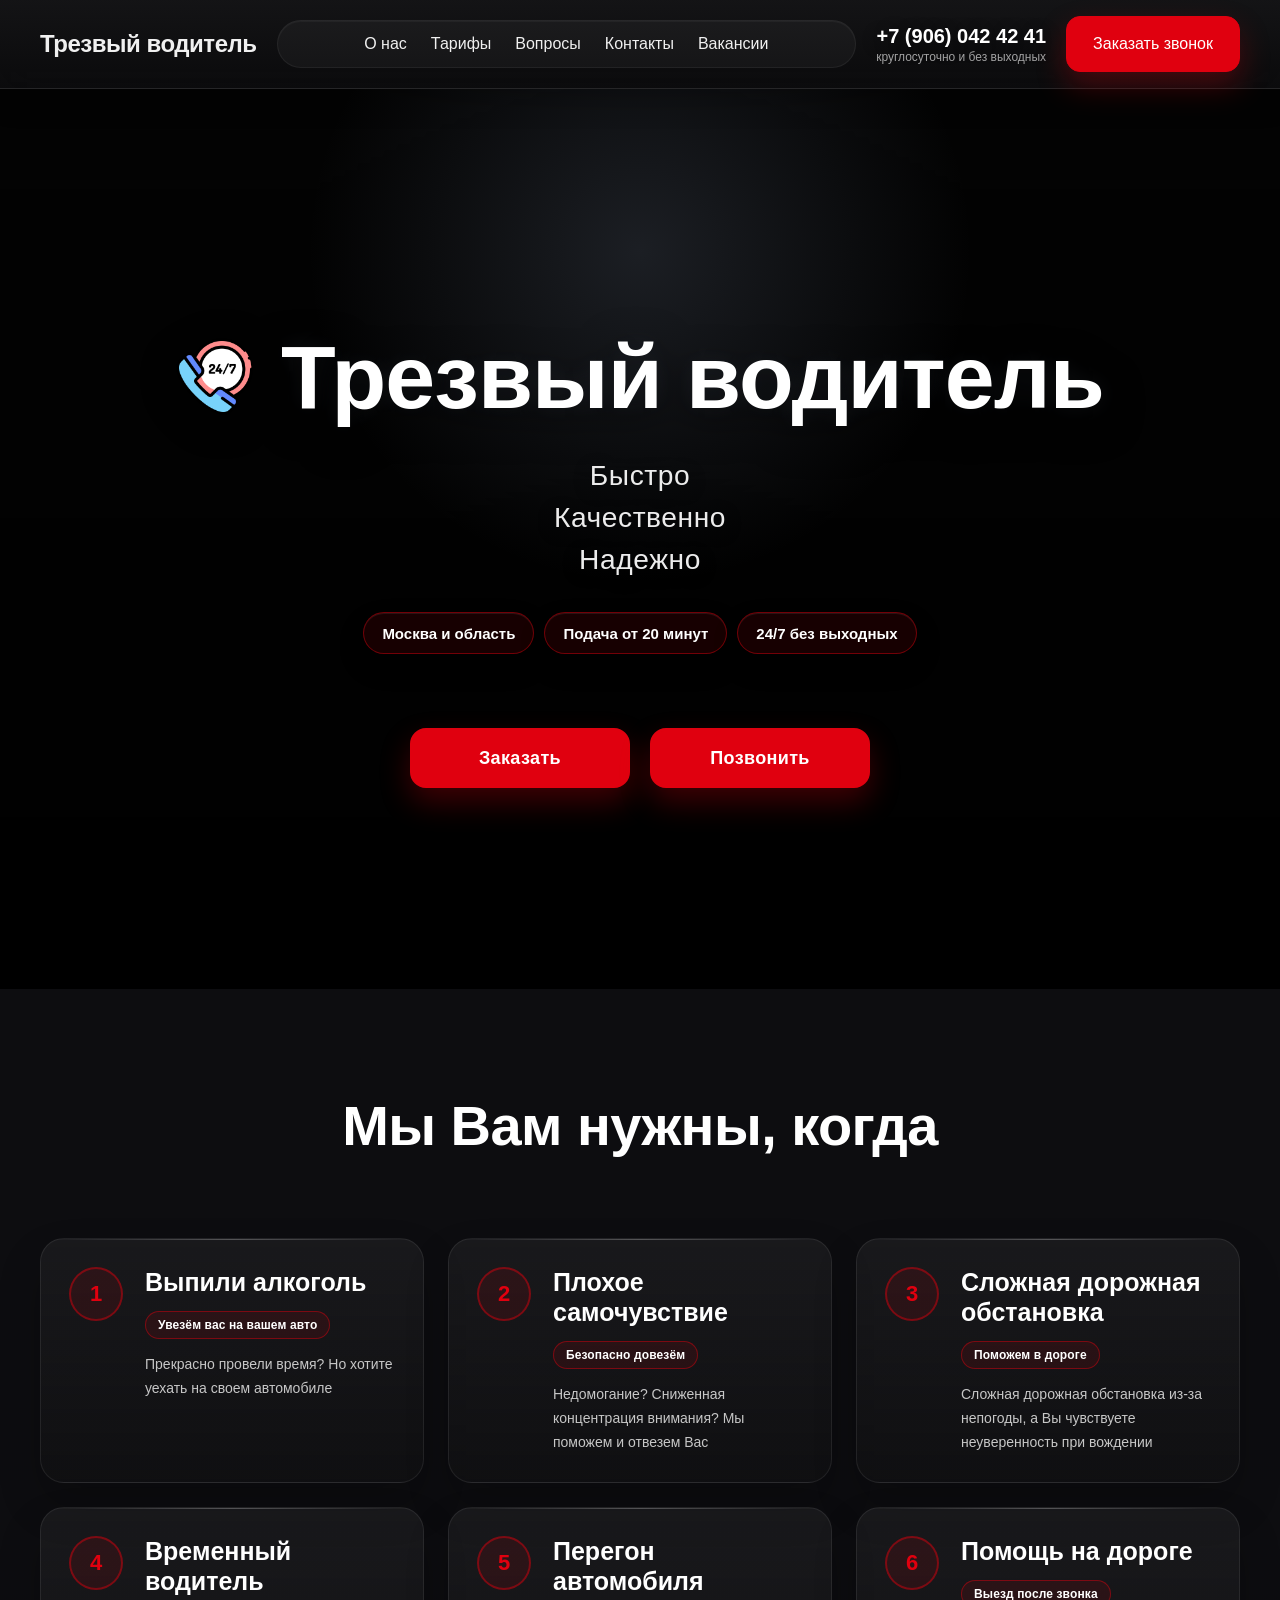
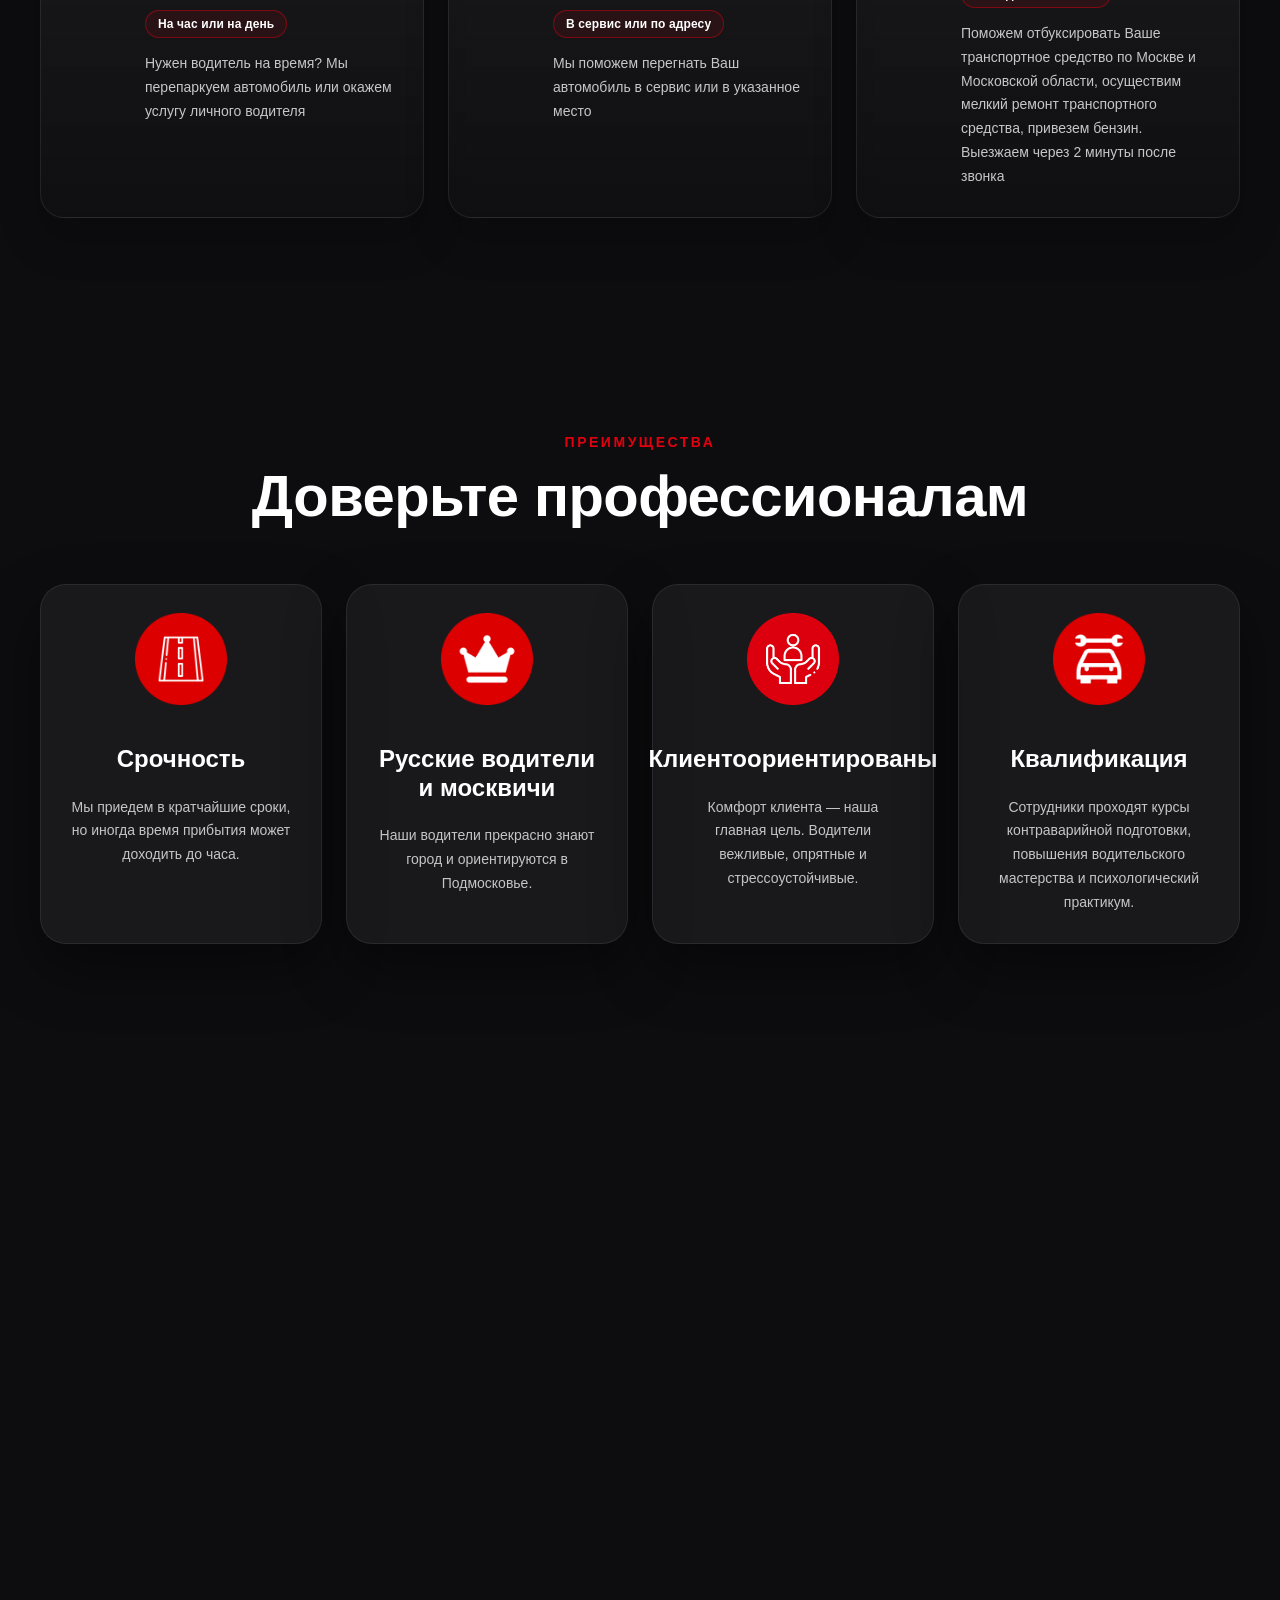
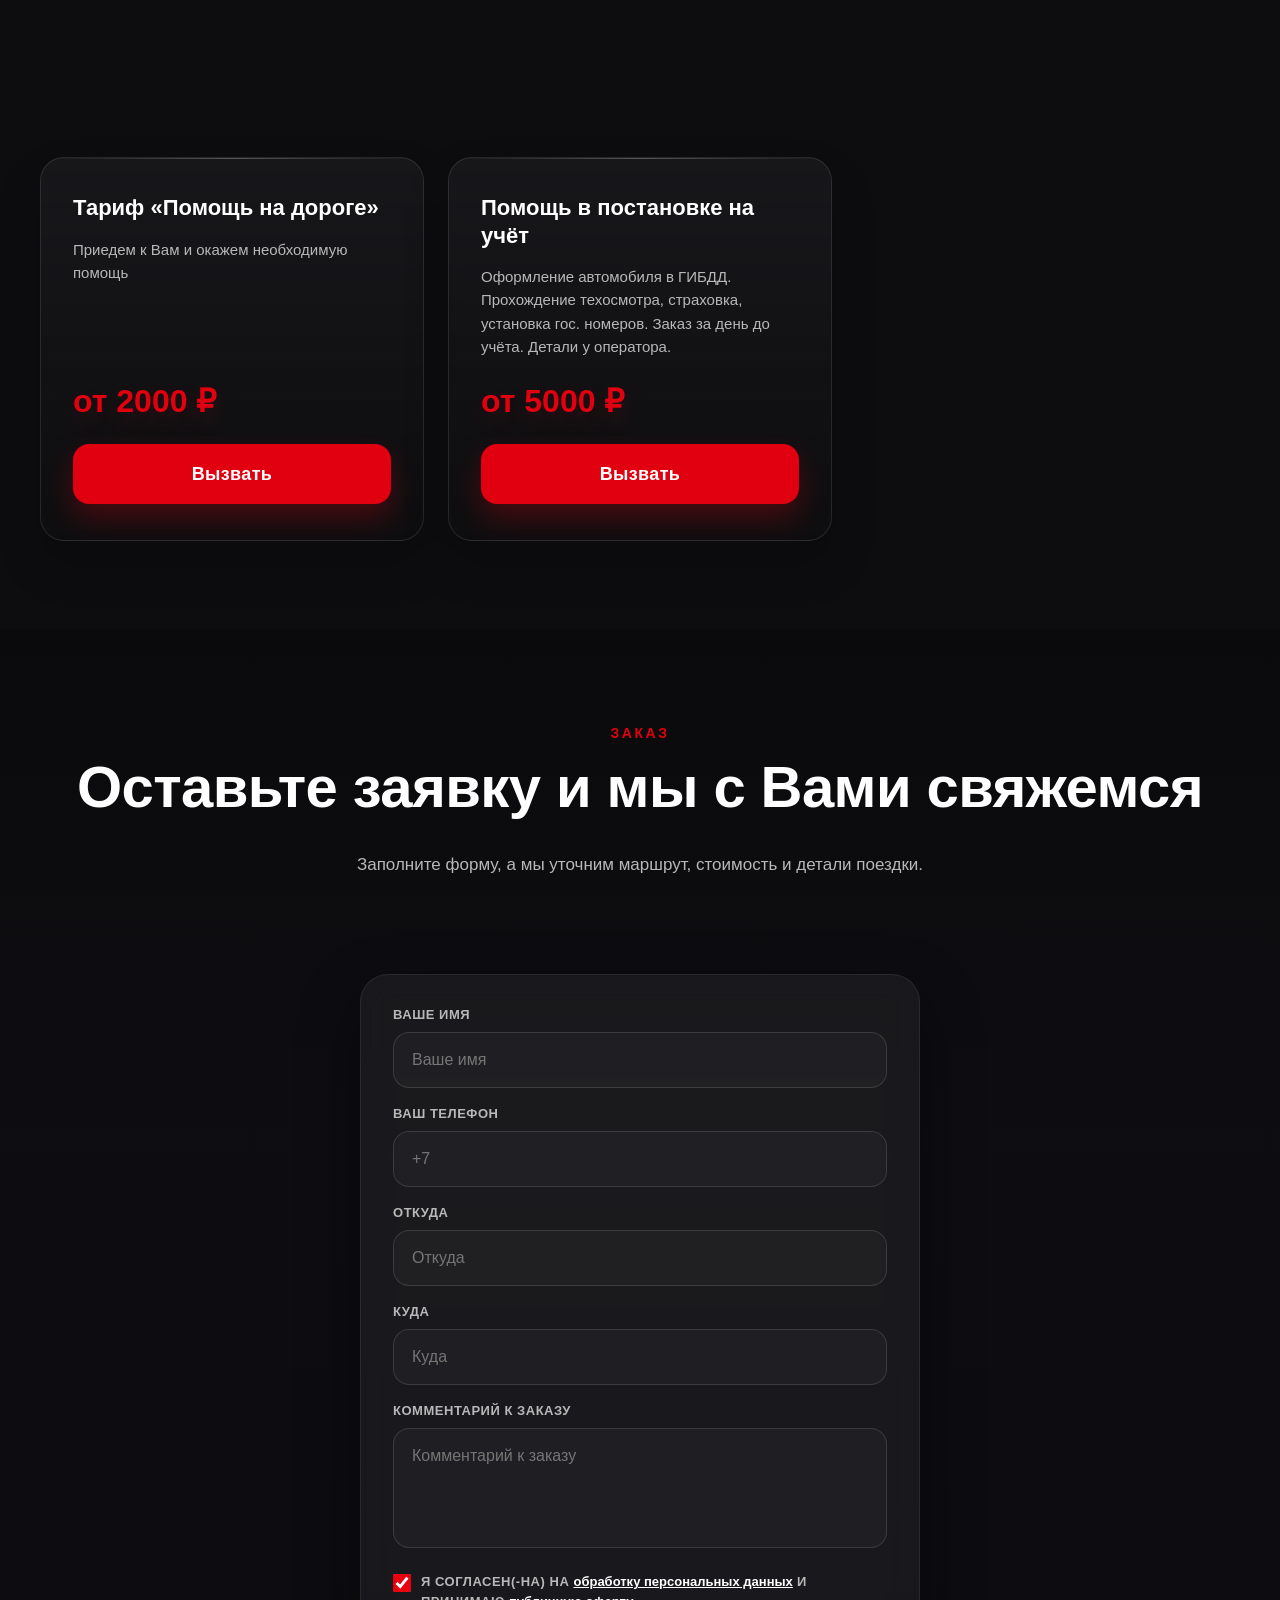
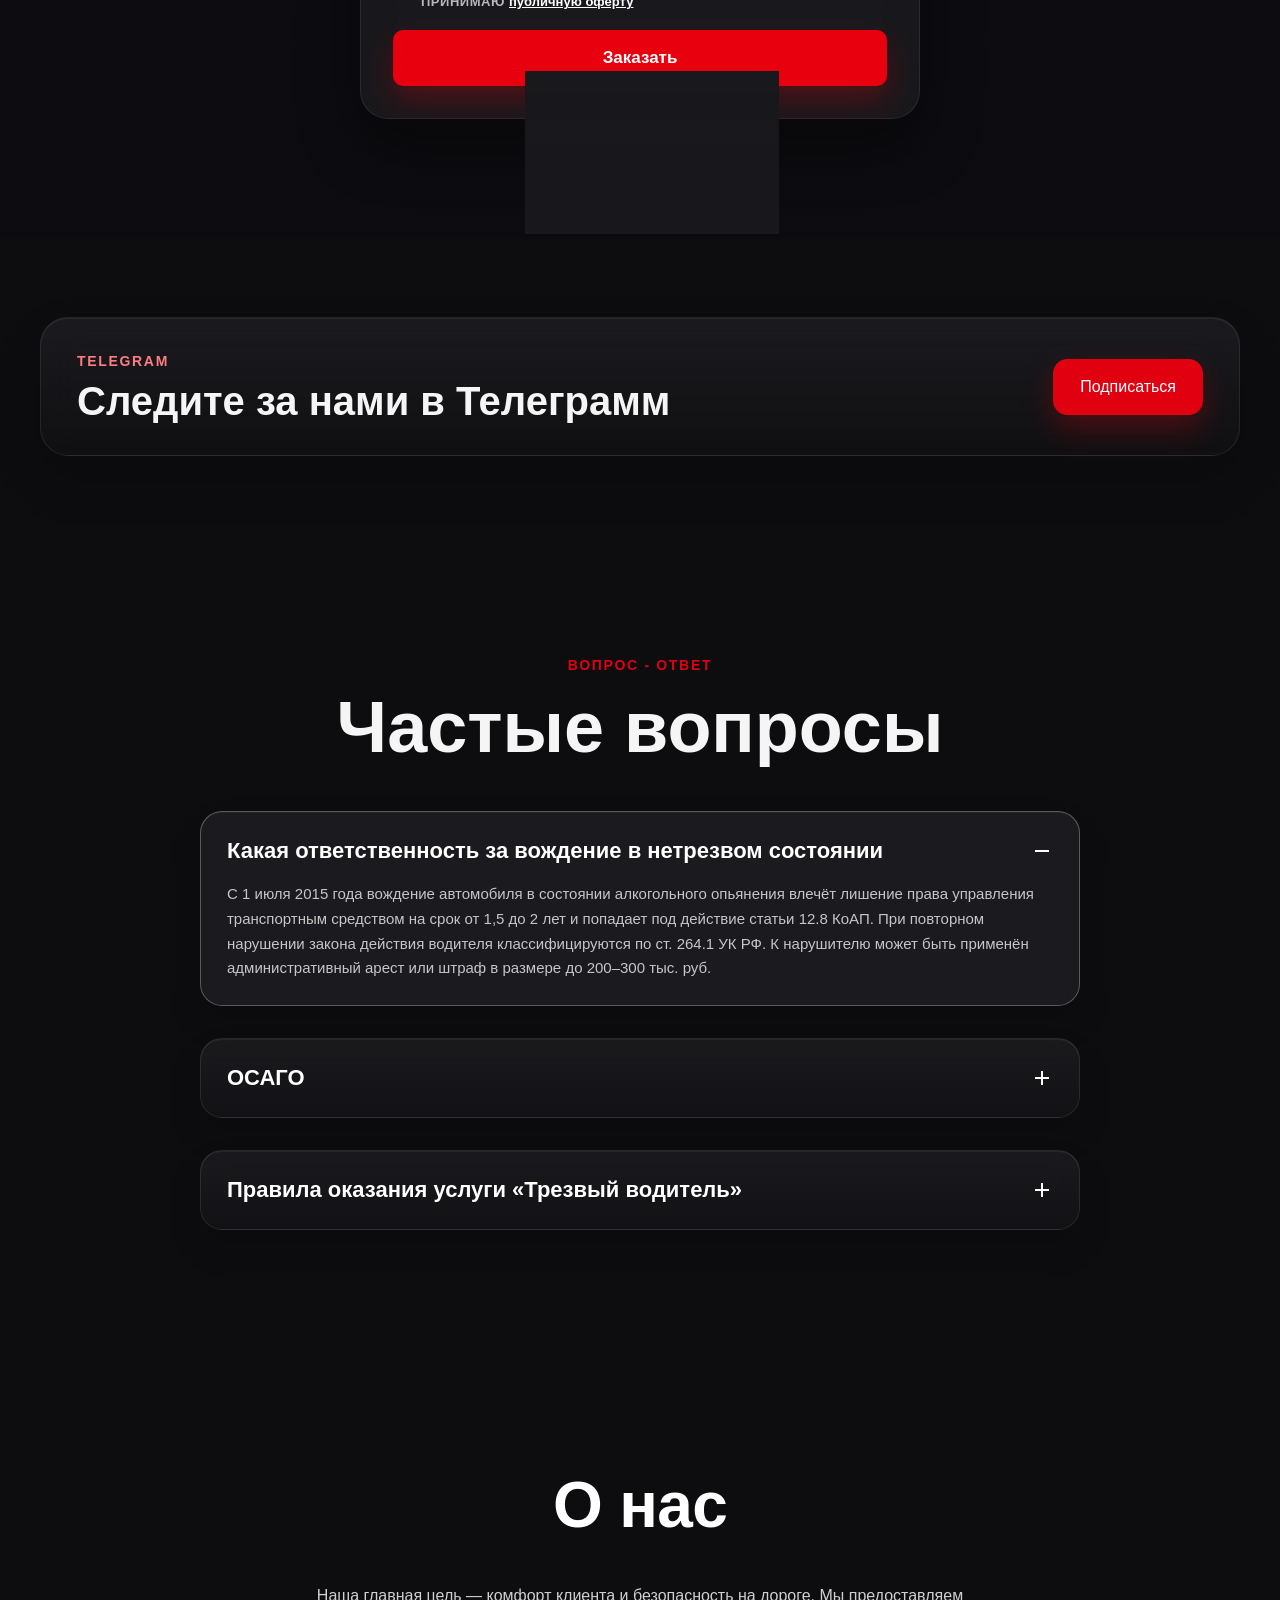
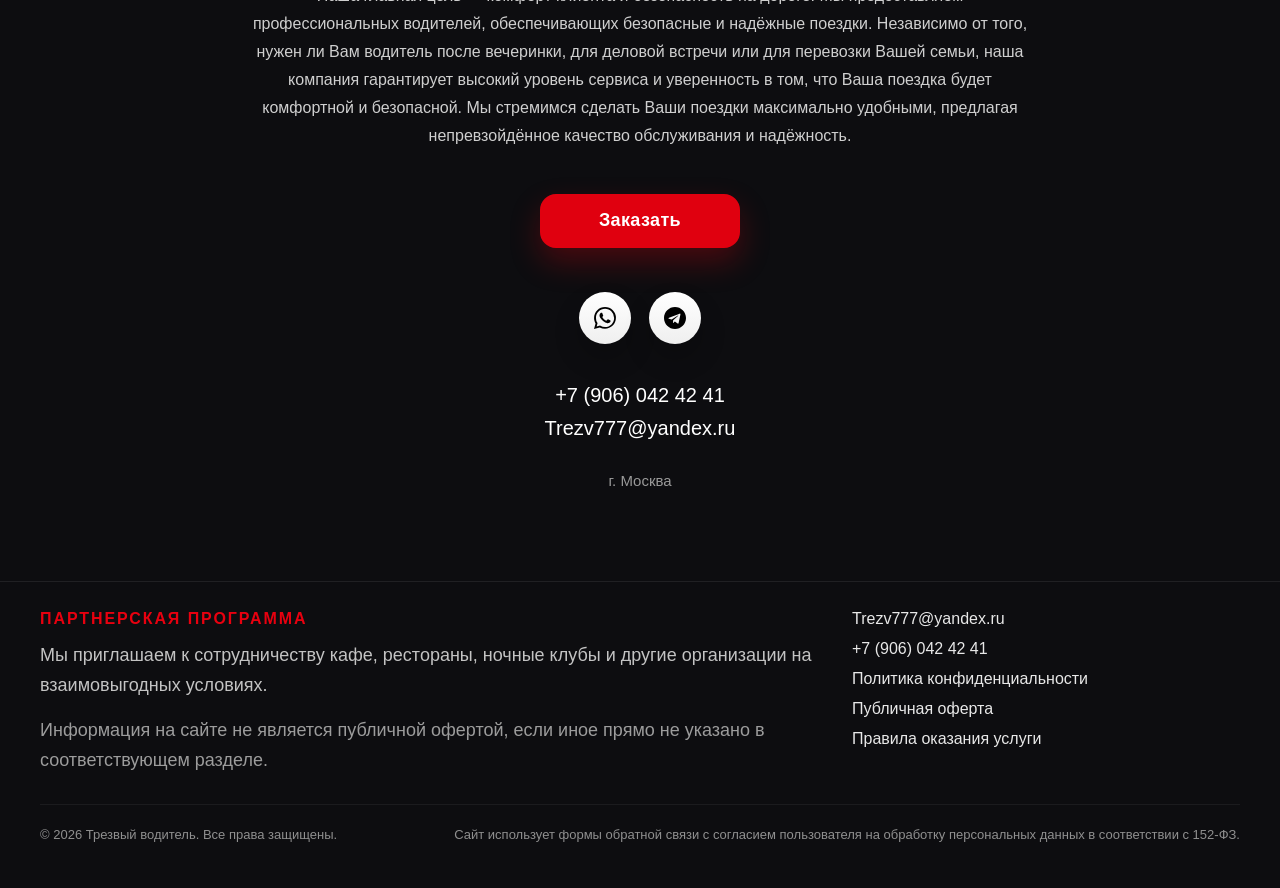
==== commit 09e93d59: "Re-sync lofi-book with latest trezv777_site_clean" ====
--- a/index.html
+++ b/index.html
@@ -61,6 +61,11 @@
           <li>Качественно</li>
           <li>Надежно</li>
         </ul>
+        <div class="hero-info" aria-label="Ключевая информация">
+          <span>Москва и область</span>
+          <span>Подача от 20 минут</span>
+          <span>24/7 без выходных</span>
+        </div>
         <div class="hero-actions">
           <a class="t-btn t-btn-primary" href="#order">Заказать</a>
           <a class="t-btn t-btn-primary" href="tel:+79060424241">Позвонить</a>
@@ -76,6 +81,7 @@
             <div class="service-num" aria-hidden="true">1</div>
             <div class="service-body">
               <h3>Выпили алкоголь</h3>
+              <span class="service-tag">Увезём вас на вашем авто</span>
               <p>Прекрасно провели время? Но хотите уехать на своем автомобиле</p>
             </div>
           </article>
@@ -83,6 +89,7 @@
             <div class="service-num" aria-hidden="true">2</div>
             <div class="service-body">
               <h3>Плохое самочувствие</h3>
+              <span class="service-tag">Безопасно довезём</span>
               <p>Недомогание? Сниженная концентрация внимания? Мы поможем и отвезем Вас</p>
             </div>
           </article>
@@ -90,6 +97,7 @@
             <div class="service-num" aria-hidden="true">3</div>
             <div class="service-body">
               <h3>Сложная дорожная обстановка</h3>
+              <span class="service-tag">Поможем в дороге</span>
               <p>Сложная дорожная обстановка из-за непогоды, а Вы чувствуете неуверенность при вождении</p>
             </div>
           </article>
@@ -97,6 +105,7 @@
             <div class="service-num" aria-hidden="true">4</div>
             <div class="service-body">
               <h3>Временный водитель</h3>
+              <span class="service-tag">На час или на день</span>
               <p>Нужен водитель на время? Мы перепаркуем автомобиль или окажем услугу личного водителя</p>
             </div>
           </article>
@@ -104,6 +113,7 @@
             <div class="service-num" aria-hidden="true">5</div>
             <div class="service-body">
               <h3>Перегон автомобиля</h3>
+              <span class="service-tag">В сервис или по адресу</span>
               <p>Мы поможем перегнать Ваш автомобиль в сервис или в указанное место</p>
             </div>
           </article>
@@ -111,6 +121,7 @@
             <div class="service-num" aria-hidden="true">6</div>
             <div class="service-body">
               <h3>Помощь на дороге</h3>
+              <span class="service-tag">Выезд после звонка</span>
               <p>Поможем отбуксировать Ваше транспортное средство по Москве и Московской области, осуществим мелкий ремонт транспортного средства, привезем бензин. Выезжаем через 2 минуты после звонка</p>
             </div>
           </article>
--- a/styles.css
+++ b/styles.css
@@ -600,6 +600,31 @@
 .hero-subtitle li:nth-child(1) { animation-delay: 0.35s; }
 .hero-subtitle li:nth-child(2) { animation-delay: 0.55s; }
 .hero-subtitle li:nth-child(3) { animation-delay: 0.75s; }
+
+.hero-info {
+  display: flex;
+  flex-wrap: wrap;
+  justify-content: center;
+  gap: 10px;
+  max-width: 760px;
+  animation: heroFadeUp 1s ease-out 0.45s both;
+}
+
+.hero-info span {
+  display: inline-flex;
+  align-items: center;
+  justify-content: center;
+  min-height: 42px;
+  padding: 0 18px;
+  border: 1px solid rgba(224, 0, 15, 0.38);
+  border-radius: 999px;
+  background: rgba(5, 5, 5, 0.5);
+  box-shadow: inset 0 1px 0 rgba(255, 255, 255, 0.08), 0 12px 26px rgba(0, 0, 0, 0.22);
+  color: #ffffff;
+  font-size: 15px;
+  font-weight: 700;
+  backdrop-filter: blur(12px);
+}
 
 @media (max-width: 560px) {
   .hero-title {
@@ -637,18 +662,18 @@
 }
 
 .t-btn-primary {
-  background-color: #e8000f;
+  background-color: #b44b57;
   color: #ffffff;
-  border: 3px solid #e8000f;
+  border: 3px solid #b44b57;
   position: relative;
   overflow: hidden;
 }
 
 .t-btn-primary:hover {
-  background-color: #c8000d;
-  border-color: #c8000d;
+  background-color: #9a3f49;
+  border-color: #9a3f49;
   transform: translateY(-2px);
-  box-shadow: 0 12px 24px rgba(232, 0, 15, 0.35);
+  box-shadow: 0 12px 24px rgba(42, 24, 28, 0.35);
 }
 
 .t-btn-primary::after {
@@ -783,9 +808,9 @@
 
 .service-card:hover {
   transform: translateY(-6px);
-  border-color: rgba(232, 0, 15, 0.45);
-  background: linear-gradient(180deg, rgba(40, 14, 16, 0.7) 0%, rgba(15, 6, 7, 0.7) 100%);
-  box-shadow: 0 22px 40px rgba(232, 0, 15, 0.18);
+  border-color: rgba(187, 192, 203, 0.4);
+  background: linear-gradient(180deg, rgba(36, 37, 42, 0.68) 0%, rgba(14, 14, 16, 0.74) 100%);
+  box-shadow: 0 22px 40px rgba(24, 27, 34, 0.24);
 }
 
 .service-num {
@@ -795,19 +820,19 @@
   display: flex;
   align-items: center;
   justify-content: center;
-  border: 2px solid #e8000f;
+  border: 2px solid #a8afbd;
   border-radius: 50%;
-  color: #e8000f;
+  color: #d8dde7;
   font-size: 22px;
   font-weight: 600;
   line-height: 1;
-  background: transparent;
+  background: rgba(255, 255, 255, 0.03);
   transition: background 0.3s ease, color 0.3s ease, transform 0.3s ease;
 }
 
 .service-card:hover .service-num {
-  background: #e8000f;
-  color: #fff;
+  background: #d5dbe7;
+  color: #131417;
   transform: scale(1.08);
 }
 
@@ -815,6 +840,21 @@
   display: flex;
   flex-direction: column;
   gap: 14px;
+}
+
+.service-tag {
+  display: inline-flex;
+  width: fit-content;
+  min-height: 28px;
+  align-items: center;
+  padding: 0 12px;
+  border: 1px solid rgba(224, 0, 15, 0.32);
+  border-radius: 999px;
+  background: rgba(224, 0, 15, 0.08);
+  color: #ffb6bc;
+  font-size: 12px;
+  font-weight: 700;
+  letter-spacing: 0.01em;
 }
 
 .service-body h3 {
@@ -989,8 +1029,8 @@
 
 .tariff-card:hover {
   transform: translateY(-6px);
-  border-color: rgba(232, 0, 15, 0.5);
-  box-shadow: 0 20px 40px rgba(232, 0, 15, 0.15);
+  border-color: rgba(187, 192, 203, 0.4);
+  box-shadow: 0 20px 40px rgba(24, 27, 34, 0.24);
 }
 
 .tariff-card h3 {
@@ -1013,7 +1053,7 @@
   margin-top: 8px;
   font-size: 32px;
   font-weight: 700;
-  color: #e8000f;
+  color: #e3e8f1;
 }
 
 .tariff-btn {
@@ -2086,10 +2126,9 @@
 }
 
 @media (max-width: 860px) {
-  .vacancy-modal-grid {
+  .vacancy-choice-group {
     grid-template-columns: 1fr;
   }
-
   .vacancy-form-grid,
   .vacancy-multiselect-panel {
     grid-template-columns: 1fr;
@@ -2440,7 +2479,7 @@
 
 .hero-overlay {
   background:
-    radial-gradient(circle at 50% 18%, rgba(232, 0, 15, 0.22), transparent 34%),
+    radial-gradient(circle at 50% 18%, rgba(128, 142, 168, 0.2), transparent 34%),
     linear-gradient(180deg, rgba(0, 0, 0, 0.34) 0%, rgba(0, 0, 0, 0.66) 58%, rgba(0, 0, 0, 0.92) 100%);
 }
 
@@ -2450,7 +2489,7 @@
 }
 
 .hero-title {
-  text-shadow: 0 10px 40px rgba(0, 0, 0, 0.58), 0 0 28px rgba(232, 0, 15, 0.18);
+  text-shadow: 0 10px 40px rgba(0, 0, 0, 0.58), 0 0 24px rgba(151, 163, 186, 0.12);
 }
 
 .hero-subtitle {
@@ -2586,7 +2625,7 @@
 }
 
 .about-social-icon:hover {
-  box-shadow: 0 18px 34px rgba(232, 0, 15, 0.26);
+  box-shadow: 0 18px 34px rgba(32, 36, 46, 0.28);
 }
 
 .site-footer {
@@ -2596,6 +2635,10 @@
 }
 
 .mobile-quicknav {
+  display: none;
+}
+
+.mobile-emergency-cta {
   display: none;
 }
 
@@ -2748,40 +2791,65 @@
   .contacts-grid,
   .footer-grid,
   .faq-columns,
+  .pricing-grid {
+    grid-template-columns: 1fr;
+  }
+
+  .services-grid,
+  .advantages-grid {
+    grid-template-columns: repeat(2, minmax(0, 1fr));
+  }
+
+  .pricing-grid {
+    grid-template-columns: 1fr;
+  }
+
   .services-grid,
   .advantages-grid,
   .pricing-grid {
-    grid-template-columns: 1fr;
-  }
-
-  .services-grid,
-  .advantages-grid,
-  .pricing-grid {
-    display: flex;
-    flex-wrap: nowrap;
-    gap: 16px;
-    justify-content: flex-start;
-    overflow-x: auto;
-    overscroll-behavior-x: contain;
-    scroll-snap-type: x mandatory;
-    scroll-padding-left: 16px;
-    padding-left: 16px;
-    padding-right: 16px;
-    padding-bottom: 8px;
-    scrollbar-width: none;
-  }
-
-  .services-grid::-webkit-scrollbar,
-  .advantages-grid::-webkit-scrollbar,
-  .pricing-grid::-webkit-scrollbar {
-    display: none;
+    display: grid;
+    gap: 12px;
+    padding-left: 0;
+    padding-right: 0;
+    padding-bottom: 0;
+    overflow: visible;
+    scroll-snap-type: none;
   }
 
   .services-grid > *,
   .advantages-grid > *,
   .pricing-grid > * {
-    flex: 0 0 min(320px, 82vw);
-    scroll-snap-align: start;
+    width: 100%;
+    min-width: 0;
+    scroll-snap-align: none;
+  }
+
+  .service-card,
+  .advantage-card,
+  .tariff-card {
+    padding: 18px;
+    gap: 14px;
+    border-radius: 20px;
+  }
+
+  .service-num {
+    width: 44px;
+    height: 44px;
+    font-size: 18px;
+  }
+
+  .service-body h3,
+  .tariff-card h3,
+  .advantage-card h3 {
+    font-size: 19px;
+    line-height: 1.28;
+  }
+
+  .service-body p,
+  .tariff-card p,
+  .advantage-card p {
+    font-size: 13px;
+    line-height: 1.45;
   }
 
   .social-banner-row {
@@ -2838,8 +2906,8 @@
     position: absolute;
     inset: 0;
     border-radius: inherit;
-    background: linear-gradient(180deg, rgba(255, 52, 52, 0.34) 0%, rgba(214, 0, 0, 0.26) 100%);
-    box-shadow: inset 0 1px 0 rgba(255, 255, 255, 0.08), 0 10px 22px rgba(214, 0, 0, 0.2);
+    background: linear-gradient(180deg, rgba(173, 183, 201, 0.22) 0%, rgba(101, 114, 137, 0.2) 100%);
+    box-shadow: inset 0 1px 0 rgba(255, 255, 255, 0.08), 0 10px 22px rgba(18, 21, 28, 0.28);
     opacity: 0;
     transform: scale(0.88) translateY(4px);
     transition: opacity 0.24s ease, transform 0.24s ease, background 0.24s ease;
@@ -2852,7 +2920,7 @@
 
   .mobile-quicknav a.is-active {
     color: #fff;
-    text-shadow: 0 4px 12px rgba(214, 0, 0, 0.24);
+    text-shadow: 0 4px 12px rgba(22, 27, 38, 0.34);
   }
 
   .mobile-quicknav a.is-active::before {
@@ -2904,21 +2972,37 @@
 
   .hero-inner {
     gap: 28px;
+    align-items: flex-start;
+    text-align: left;
   }
 
   .hero-title-row {
-    flex-direction: column;
-    gap: 14px;
+    position: relative;
+    width: 100%;
+    min-height: 54px;
+    padding-left: 66px;
+    justify-content: flex-start;
+    gap: 0;
   }
 
   .hero-title {
     white-space: normal;
     font-size: clamp(38px, 10vw, 52px);
-    text-align: center;
+    text-align: left;
   }
 
   .hero-badge-24 {
+    position: absolute;
+    left: 0;
+    top: 3px;
+    width: 48px;
+    transform: none;
     animation: mobileBadgeFloat 3.4s ease-in-out infinite;
+  }
+
+  .hero-actions,
+  .hero-subtitle {
+    align-items: flex-start;
   }
 
   .hero-subtitle {
@@ -3117,16 +3201,14 @@
   .services-grid,
   .advantages-grid,
   .pricing-grid {
-    gap: 14px;
-    scroll-padding-left: 10px;
-    padding-left: 10px;
-    padding-right: 10px;
-  }
-
-  .services-grid > *,
-  .advantages-grid > *,
-  .pricing-grid > * {
-    flex-basis: min(286px, 86vw);
+    gap: 10px;
+    padding-left: 0;
+    padding-right: 0;
+  }
+
+  .services-grid,
+  .advantages-grid {
+    grid-template-columns: 1fr;
   }
 }
 
@@ -3138,3 +3220,480 @@
     transform: translateY(-6px);
   }
 }
+
+.t-btn-primary {
+  background-color: #e0000f;
+  border-color: #e0000f;
+  animation: ctaBreath 3.4s ease-in-out infinite;
+}
+
+.t-btn-primary:hover {
+  background-color: #c40011;
+  border-color: #c40011;
+  box-shadow: 0 12px 24px rgba(224, 0, 15, 0.32);
+}
+
+.service-card:hover {
+  border-color: rgba(224, 0, 15, 0.45);
+  background: linear-gradient(180deg, rgba(40, 14, 16, 0.72) 0%, rgba(15, 6, 7, 0.78) 100%);
+  box-shadow: 0 22px 40px rgba(224, 0, 15, 0.2);
+}
+
+.service-card,
+.advantage-card,
+.tariff-card {
+  transition: transform 0.28s ease, box-shadow 0.32s ease, border-color 0.28s ease, background 0.32s ease;
+}
+
+.service-card {
+  isolation: isolate;
+}
+
+.service-card::after {
+  content: '';
+  position: absolute;
+  inset: 0;
+  z-index: -1;
+  border-radius: inherit;
+  background: radial-gradient(circle at 16% 18%, rgba(224, 0, 15, 0.16), transparent 34%);
+  opacity: 0;
+  transition: opacity 0.32s ease;
+}
+
+.service-card:hover::after {
+  opacity: 1;
+}
+
+.service-card:hover .service-body h3,
+.tariff-card:hover h3 {
+  color: #fff6f7;
+}
+
+.service-num {
+  border-color: #e0000f;
+  color: #e0000f;
+  background: rgba(224, 0, 15, 0.06);
+}
+
+.service-card:hover .service-num {
+  background: #e0000f;
+  color: #ffffff;
+  animation: serviceNumPulse 0.7s ease;
+}
+
+.tariff-card:hover {
+  border-color: rgba(224, 0, 15, 0.45);
+  box-shadow: 0 20px 40px rgba(224, 0, 15, 0.22);
+}
+
+.tariff-price {
+  color: #e0000f;
+}
+
+.mobile-quicknav a::before {
+  background: #e0000f;
+  z-index: -1;
+  box-shadow: inset 0 1px 0 rgba(255, 255, 255, 0.12), 0 12px 24px rgba(224, 0, 15, 0.28);
+}
+
+.mobile-quicknav a.is-active {
+  text-shadow: 0 4px 12px rgba(224, 0, 15, 0.34);
+}
+
+.mobile-quicknav a.is-active::before {
+  animation: navActivePulse 2.2s ease-in-out infinite;
+}
+
+.about-social-icon:hover {
+  box-shadow: 0 18px 34px rgba(224, 0, 15, 0.26);
+}
+
+.service-card[data-reveal].is-visible {
+  animation: serviceCardEnter 0.55s cubic-bezier(0.2, 0.8, 0.2, 1) both;
+  animation-delay: var(--d, 0s);
+}
+
+.service-card[data-reveal].is-visible .service-num {
+  animation: serviceDotIn 0.5s ease both;
+  animation-delay: calc(var(--d, 0s) + 0.12s);
+}
+
+.service-card:hover::before {
+  background: linear-gradient(90deg, transparent, rgba(255, 100, 100, 0.42), transparent);
+}
+
+@media (max-width: 640px) {
+  .hero-inner {
+    align-items: center;
+    text-align: center;
+  }
+
+  .hero-title-row {
+    flex-direction: column;
+    gap: 10px;
+    min-height: 0;
+    padding-left: 0;
+    justify-content: center;
+  }
+
+  .hero-badge-24 {
+    position: relative;
+    left: auto;
+    top: -6px;
+    width: 52px;
+    transform: none;
+    animation: mobileBadgeFloat 3.4s ease-in-out infinite;
+  }
+
+  .hero-title {
+    text-align: center;
+  }
+
+  .hero-subtitle,
+  .hero-actions {
+    align-items: center;
+  }
+
+  .hero-actions {
+    width: min(360px, 100%);
+    display: flex;
+    flex-wrap: nowrap;
+    justify-content: center;
+    gap: 10px;
+  }
+
+  .hero-actions .t-btn {
+    width: calc(50% - 5px);
+    min-width: 0;
+    min-height: 48px;
+    padding: 0 14px;
+    border-radius: 12px;
+    font-size: 15px;
+  }
+
+  .hero-info {
+    width: 100%;
+    gap: 8px;
+    margin-top: -8px;
+  }
+
+  .hero-info span {
+    flex: 1 1 calc(50% - 8px);
+    min-height: 38px;
+    padding: 0 10px;
+    font-size: 12px;
+  }
+
+  .hero-info span:first-child {
+    flex-basis: 100%;
+  }
+
+  .service-card,
+  .advantage-card,
+  .tariff-card {
+    background: linear-gradient(180deg, rgba(25, 25, 28, 0.92) 0%, rgba(9, 9, 11, 0.98) 100%);
+    border-color: rgba(224, 0, 15, 0.28);
+    box-shadow: 0 14px 28px rgba(0, 0, 0, 0.34), inset 0 1px 0 rgba(255, 255, 255, 0.06);
+  }
+
+  .service-card:hover,
+  .tariff-card:hover {
+    border-color: rgba(224, 0, 15, 0.48);
+    box-shadow: 0 18px 36px rgba(224, 0, 15, 0.24);
+  }
+
+  .service-body h3,
+  .advantage-card h3,
+  .tariff-card h3 {
+    color: #ffffff;
+  }
+
+  .service-body p,
+  .advantage-card p,
+  .tariff-card p {
+    color: #d3d3d7;
+  }
+
+  .service-tag {
+    min-height: 26px;
+    padding: 0 10px;
+    font-size: 11px;
+    color: #ffd8db;
+    background: rgba(224, 0, 15, 0.12);
+  }
+
+  .service-num {
+    border-color: #e0000f;
+    color: #ff2a3d;
+    background: rgba(224, 0, 15, 0.12);
+  }
+}
+
+@media (max-width: 430px) {
+  .hero-actions {
+    width: 100%;
+  }
+
+  .hero-actions .t-btn {
+    font-size: 14px;
+  }
+
+  .hero-info span {
+    font-size: 11px;
+  }
+}
+
+@keyframes serviceCardEnter {
+  from {
+    opacity: 0;
+    transform: translateY(18px) scale(0.98);
+  }
+  to {
+    opacity: 1;
+    transform: translateY(0) scale(1);
+  }
+}
+
+@keyframes serviceNumPulse {
+  0% {
+    transform: scale(1);
+  }
+  50% {
+    transform: scale(1.11);
+  }
+  100% {
+    transform: scale(1.06);
+  }
+}
+
+@keyframes navActivePulse {
+  0%,
+  100% {
+    box-shadow: inset 0 1px 0 rgba(255, 255, 255, 0.12), 0 10px 20px rgba(224, 0, 15, 0.2);
+    filter: saturate(1);
+  }
+  50% {
+    box-shadow: inset 0 1px 0 rgba(255, 255, 255, 0.18), 0 14px 30px rgba(224, 0, 15, 0.3);
+    filter: saturate(1.08);
+  }
+}
+
+@keyframes ctaBreath {
+  0%,
+  100% {
+    box-shadow: 0 10px 20px rgba(224, 0, 15, 0.2);
+    transform: translateY(0);
+  }
+  50% {
+    box-shadow: 0 14px 28px rgba(224, 0, 15, 0.3);
+    transform: translateY(-1px);
+  }
+}
+
+@keyframes serviceDotIn {
+  from {
+    opacity: 0;
+    transform: scale(0.72);
+  }
+  to {
+    opacity: 1;
+    transform: scale(1);
+  }
+}
+
+.button-primary,
+.t-btn-primary {
+  background: #e0000f;
+  background-color: #e0000f;
+  border-color: #e0000f;
+  color: #ffffff;
+  box-shadow: 0 14px 30px rgba(224, 0, 15, 0.28);
+}
+
+.button-primary:hover,
+.t-btn-primary:hover {
+  background: #e0000f;
+  background-color: #e0000f;
+  border-color: #e0000f;
+  color: #ffffff;
+  box-shadow: 0 18px 36px rgba(224, 0, 15, 0.36);
+}
+
+.eyebrow,
+.section-eyebrow,
+.tariff-price,
+.service-num {
+  color: #e0000f;
+}
+
+.site-nav a::after,
+.mobile-quicknav a::before,
+.service-card:hover .service-num {
+  background: #e0000f;
+}
+
+.service-num,
+.service-tag,
+.hero-info span {
+  border-color: rgba(224, 0, 15, 0.46);
+}
+
+.service-num,
+.service-tag,
+.hero-info span {
+  background-color: rgba(224, 0, 15, 0.1);
+}
+
+.service-tag {
+  color: #ffffff;
+}
+
+.service-card:hover,
+.tariff-card:hover,
+.advantage-card:hover {
+  border-color: rgba(224, 0, 15, 0.5);
+  box-shadow: 0 22px 44px rgba(224, 0, 15, 0.22);
+}
+
+.mobile-quicknav a.is-active::before {
+  background: #e0000f;
+  box-shadow: inset 0 1px 0 rgba(255, 255, 255, 0.14), 0 14px 30px rgba(224, 0, 15, 0.32);
+}
+
+.mobile-quicknav a[href="#order"]::before {
+  opacity: 1;
+  transform: scale(1) translateY(0);
+  background: #e0000f;
+  box-shadow: inset 0 1px 0 rgba(255, 255, 255, 0.14), 0 14px 30px rgba(224, 0, 15, 0.32);
+}
+
+.mobile-quicknav a[href="#order"] {
+  color: #ffffff;
+  text-shadow: 0 4px 12px rgba(224, 0, 15, 0.34);
+}
+
+@media (max-width: 640px) {
+  body {
+    padding-bottom: 146px;
+  }
+
+  .mobile-emergency-cta {
+    position: fixed;
+    left: 14px;
+    right: 14px;
+    bottom: 78px;
+    z-index: 61;
+    display: inline-flex;
+    min-height: 56px;
+    align-items: center;
+    justify-content: center;
+    border-radius: 18px;
+    background: #e0000f;
+    color: #ffffff;
+    font-size: 18px;
+    font-weight: 900;
+    text-decoration: none;
+    letter-spacing: 0.01em;
+    box-shadow: 0 18px 38px rgba(224, 0, 15, 0.38), 0 10px 24px rgba(0, 0, 0, 0.34);
+    animation: emergencyCtaPulse 2.4s ease-in-out infinite;
+  }
+
+  .mobile-emergency-cta:active {
+    transform: scale(0.985);
+  }
+
+  .hero-actions .t-btn,
+  .tariff-btn {
+    min-height: 52px;
+    font-size: 16px;
+    font-weight: 800;
+    box-shadow: 0 16px 34px rgba(224, 0, 15, 0.34);
+  }
+
+  .service-card,
+  .advantage-card,
+  .tariff-card {
+    border-color: rgba(224, 0, 15, 0.34);
+  }
+
+  .service-tag {
+    color: #ffffff;
+    background: rgba(224, 0, 15, 0.14);
+  }
+}
+
+@keyframes emergencyCtaPulse {
+  0%,
+  100% {
+    box-shadow: 0 16px 34px rgba(224, 0, 15, 0.32), 0 10px 24px rgba(0, 0, 0, 0.34);
+  }
+  50% {
+    box-shadow: 0 22px 46px rgba(224, 0, 15, 0.46), 0 12px 28px rgba(0, 0, 0, 0.38);
+  }
+}
+
+.mobile-quicknav a {
+  position: relative;
+  z-index: 0;
+  color: #ffffff;
+}
+
+.mobile-quicknav a::before {
+  z-index: -1;
+}
+
+.mobile-quicknav a[href="#hero"]::before,
+.mobile-quicknav a[href="#order"]::before {
+  opacity: 0;
+  transform: scale(0.88) translateY(4px);
+}
+
+@media (max-width: 640px) {
+  body {
+    padding-bottom: 88px;
+  }
+
+  .mobile-emergency-cta {
+    display: none;
+  }
+
+  .mobile-quicknav {
+    left: 12px;
+    right: 12px;
+    bottom: 12px;
+    padding: 8px;
+    gap: 6px;
+    border-radius: 20px;
+  }
+
+  .mobile-quicknav a {
+    min-height: 38px;
+    padding: 0 4px;
+    border-radius: 14px;
+    font-size: 11px;
+    font-weight: 800;
+  }
+
+  .mobile-quicknav a.is-active::before {
+    opacity: 1;
+    transform: scale(1) translateY(0);
+  }
+
+  .hero-info span {
+    min-height: 38px;
+    padding: 0 10px;
+    font-size: 12px;
+    font-weight: 800;
+    line-height: 1.15;
+    text-align: center;
+    text-shadow: 0 2px 6px rgba(0, 0, 0, 0.66);
+    background: rgba(0, 0, 0, 0.58);
+    border-width: 1px;
+  }
+}
+
+@media (max-width: 430px) {
+  .hero-info span {
+    font-size: 12px;
+  }
+}
